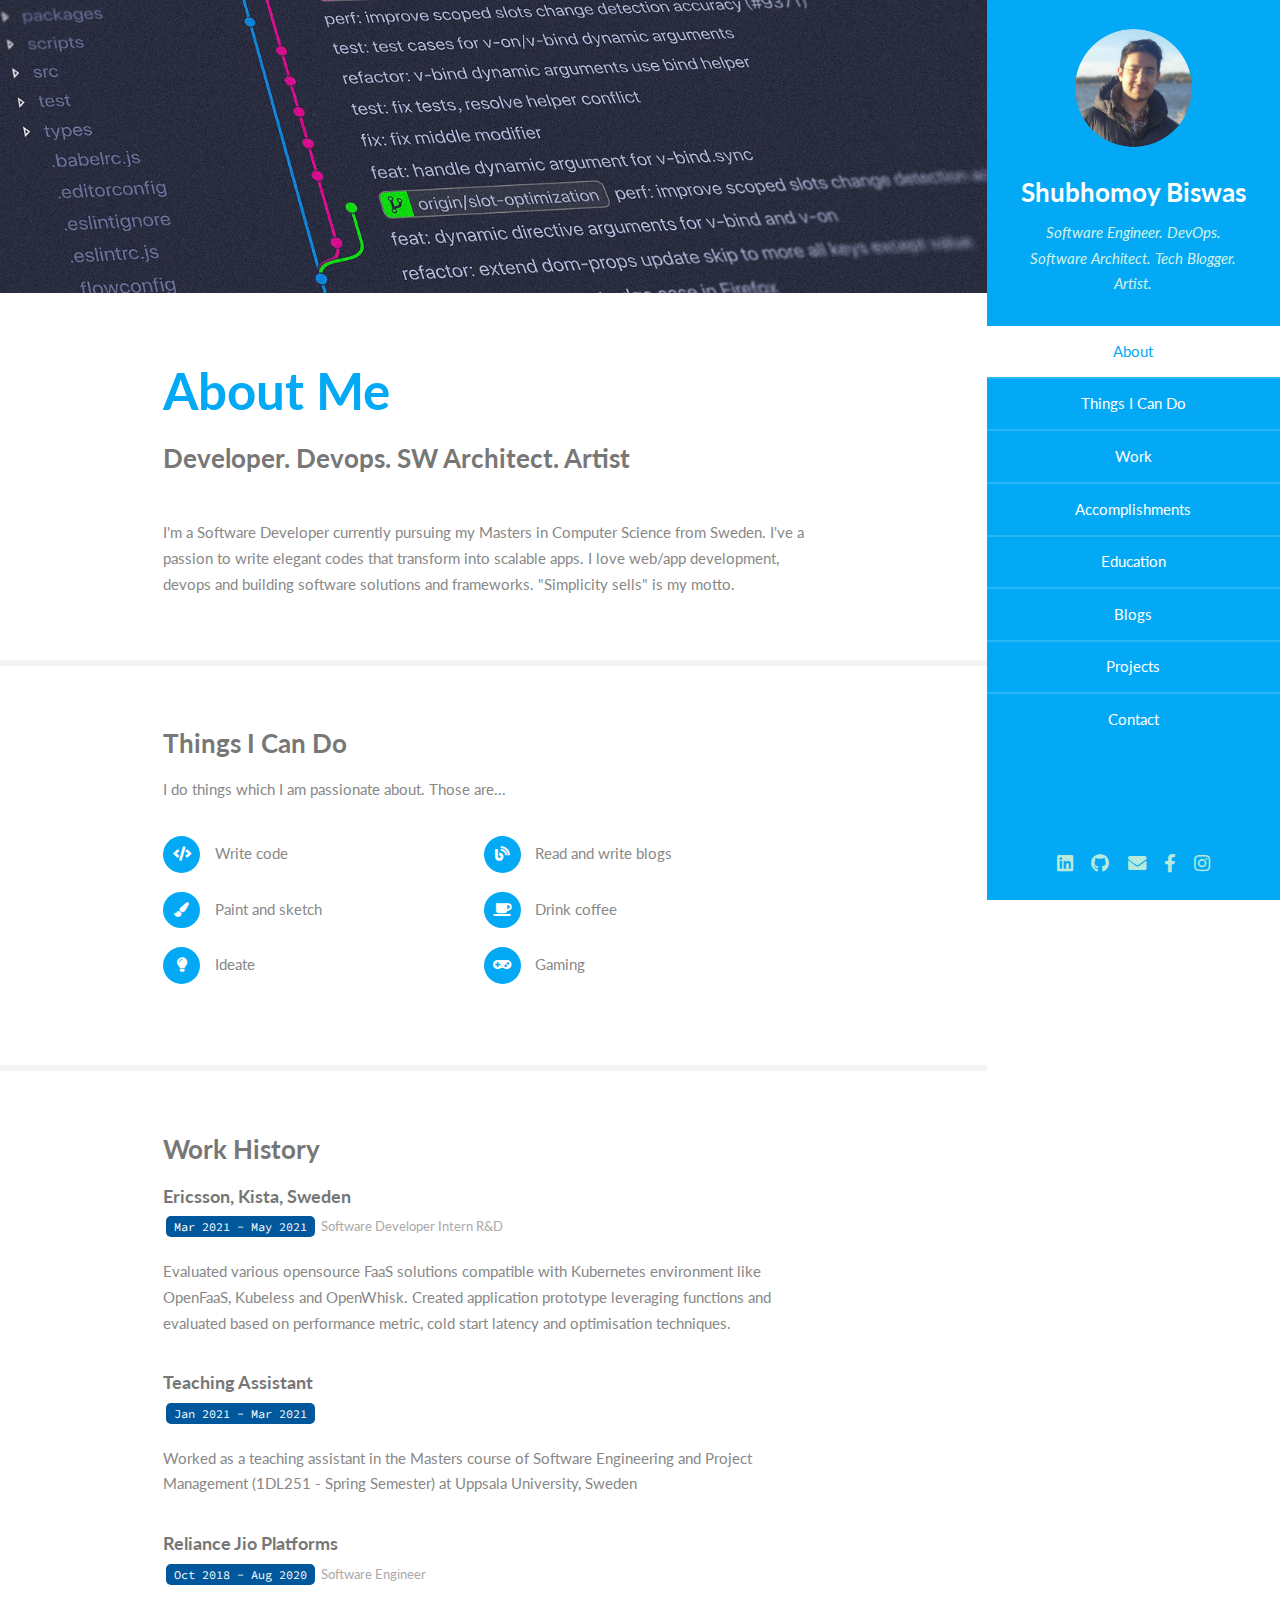
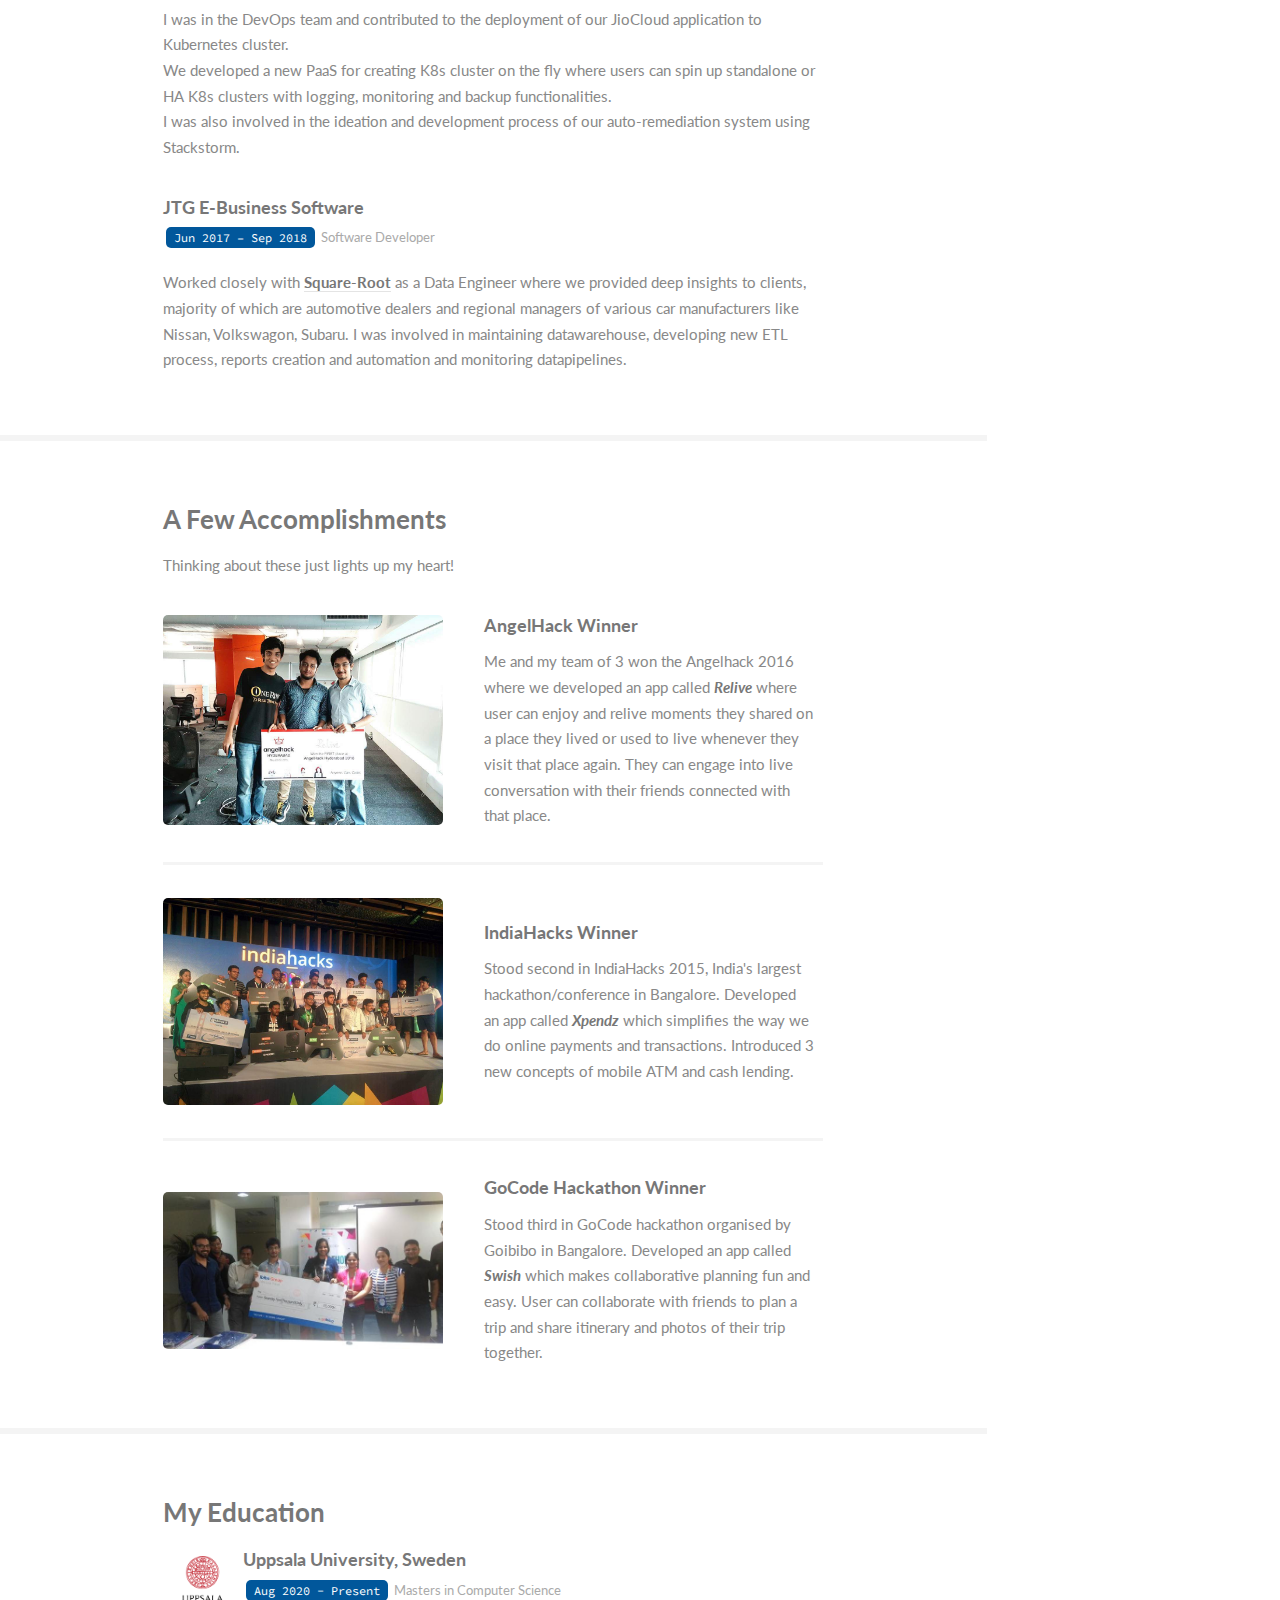
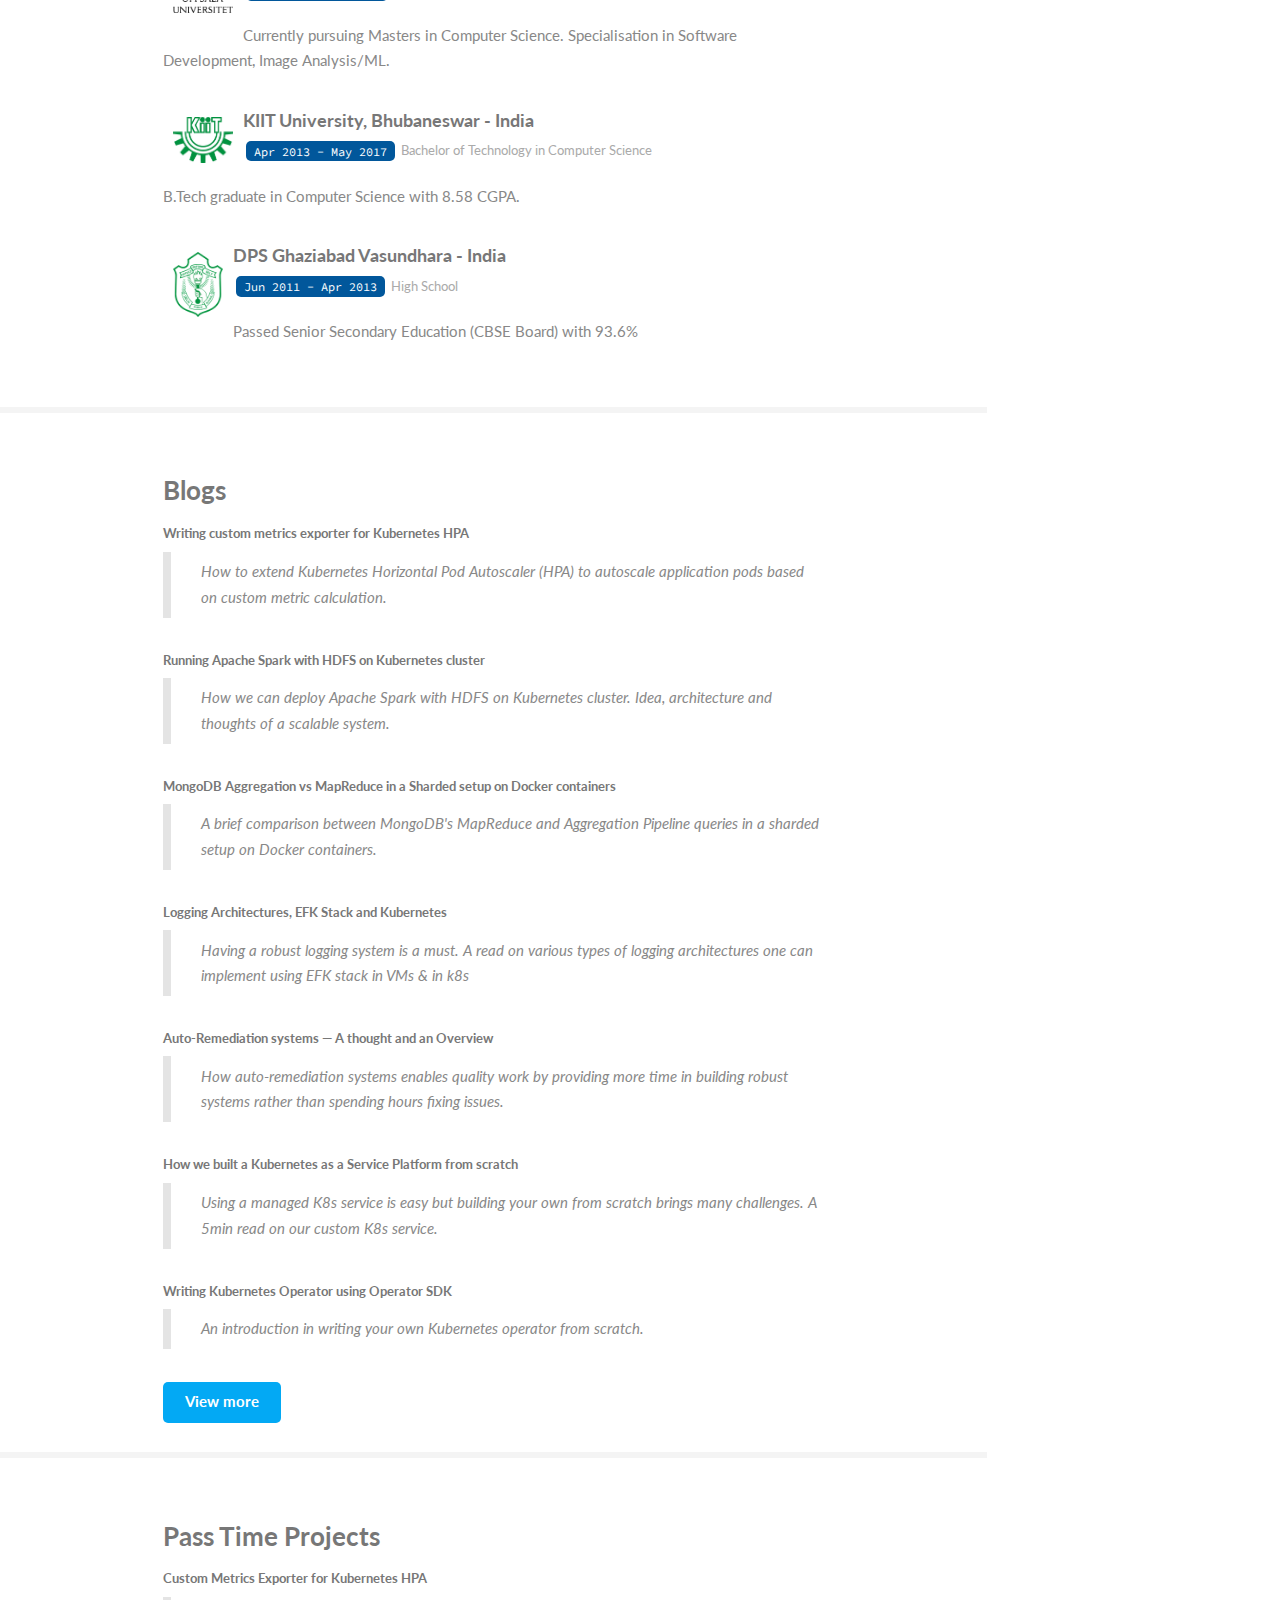
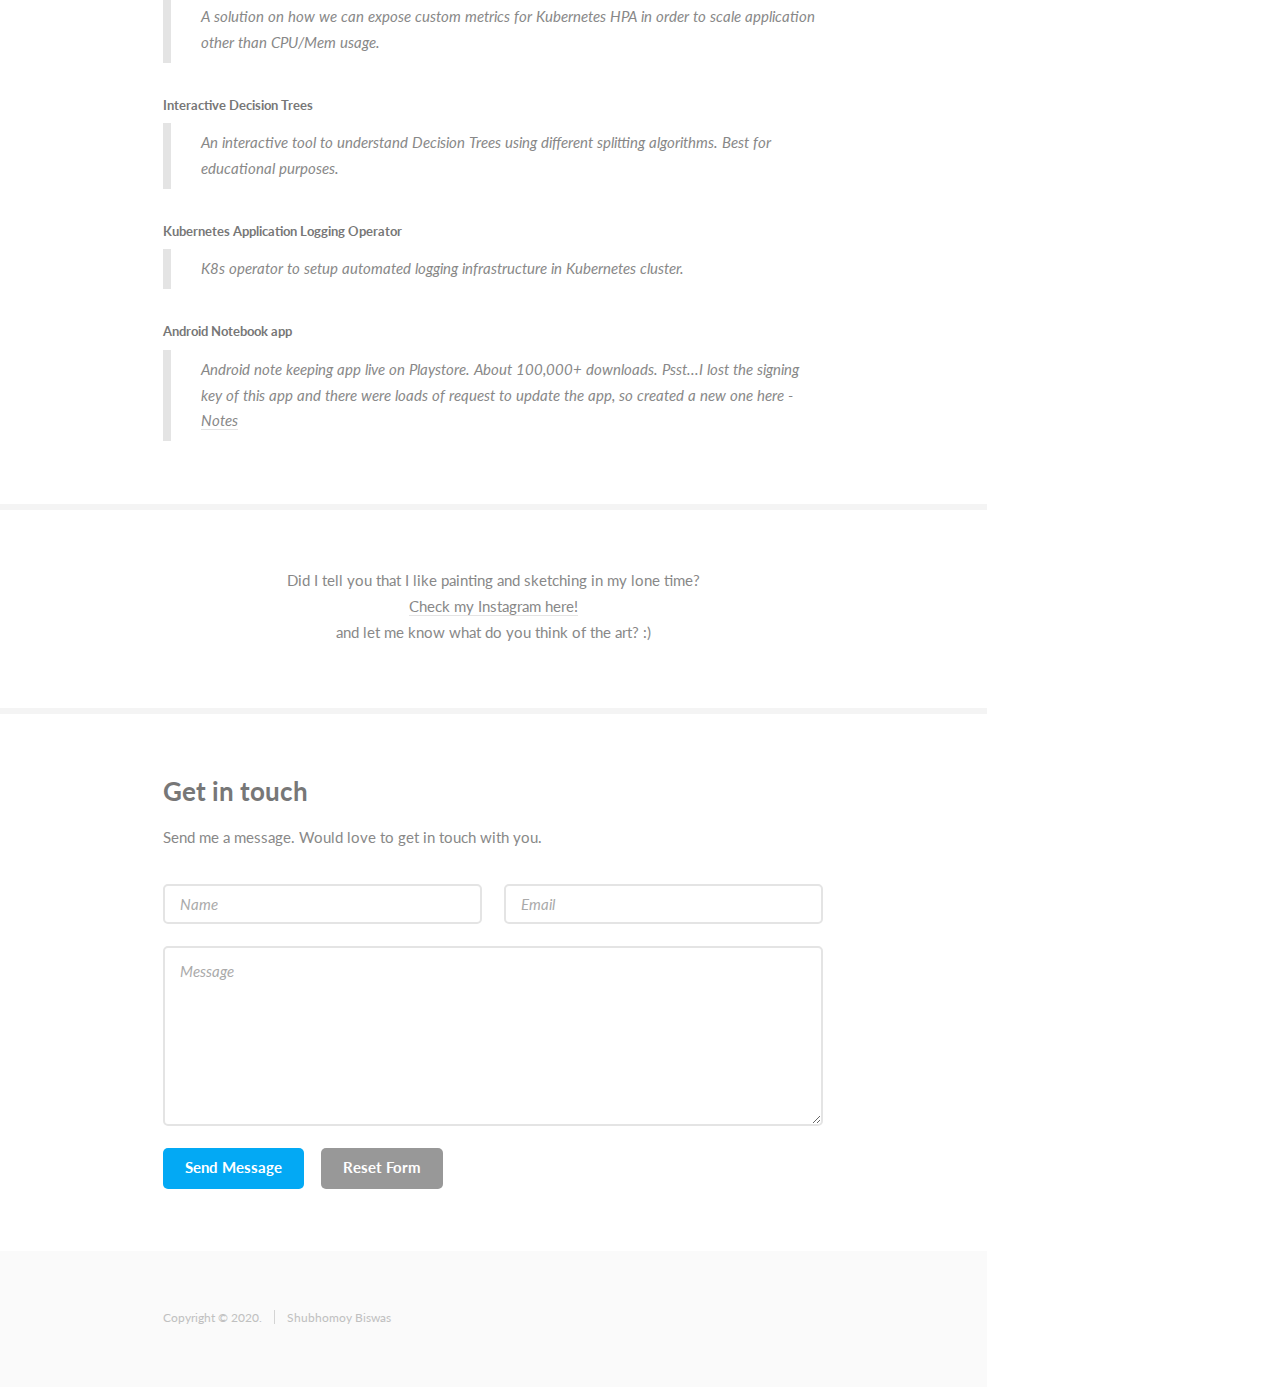
==== index.html @ d091a2d3 "Update index.html" ====
<!DOCTYPE HTML>
<html>
	<head>
		<title>Shubhomoy - Portfolio</title>
		<meta charset="utf-8" />
		<meta name="viewport" content="width=device-width, initial-scale=1, user-scalable=no" />
		<link rel="stylesheet" href="assets/css/main.css" />
	</head>
	<body class="is-preload">

		<!-- Header -->
			<section id="header">
				<header>
					<span class="image avatar"><img src="images/shubhomoy.jpg" alt="" /></span>
					<h1 id="logo"><a href="#">Shubhomoy Biswas</a></h1>
					<p>Software Engineer. DevOps. Software Architect. Tech Blogger. Artist.</p>
				</header>
				<nav id="nav">
					<ul>
						<li><a href="#one" class="active">About</a></li>
						<li><a href="#two">Things I Can Do</a></li>
						<li><a href="#three">Work</a></li>
						<li><a href="#four">Accomplishments</a></li>
						<li><a href="#five">Education</a></li>
						<li><a href="#six">Blogs</a></li>
						<li><a href="#seven">Projects</a></li>
						<li><a href="#eight">Contact</a></li>
					</ul>
				</nav>
				<footer>
					<ul class="icons">
						<li><a href="https://www.linkedin.com/in/shubhomoybiswas/" target="_blank" class="icon brands fa-linkedin"><span class="label">LinkedIn</span></a></li>
						<li><a href="http://github.com/shubhomoy" target="_blank" class="icon brands fa-github"><span class="label">Github</span></a></li>
						<li><a href="mailto:shubhomoy.biswas95@gmail.com" class="icon solid fa-envelope"><span class="label">Email</span></a></li>
						<li><a href="https://www.facebook.com/sbiswas777" target="_blank" class="icon brands fa-facebook-f"><span class="label">Facebook</span></a></li>
						<li><a href="https://www.instagram.com/im.on.cloud/" target="_blank" class="icon brands fa-instagram"><span class="label">Instagram</span></a></li>
						<!-- <li><a href="https://twitter.com/ShubhomoyB" target="_blank" class="icon brands fa-twitter"><span class="label">Twitter</span></a></li> -->
					</ul>
				</footer>
			</section>

		<!-- Wrapper -->
			<div id="wrapper">

				<!-- Main -->
				<div id="main">

					<!-- One -->
					<section id="one">
						<div class="image main" data-position="center">
							<img src="images/banner.jpg" alt="" />
						</div>
						<div class="container">
							<header class="major">
								<h2>About Me</h2>
								<p>Developer. Devops. SW Architect. Artist</p>
							</header>
							<p>I'm a Software Developer currently pursuing my Masters in Computer Science from Sweden. I've a passion to write elegant codes that transform into scalable apps. I love web/app development, devops and building software solutions and frameworks. "Simplicity sells" is my motto.</p>
						</div>
					</section>

					<!-- Two -->
					<section id="two">
						<div class="container">
							<h3>Things I Can Do</h3>
							<p>I do things which I am passionate about. Those are...</p>
							<ul class="feature-icons">
								<li class="icon solid fa-code">Write code</li>
								<li class="icon solid fa-blog">Read and write blogs</li>
								<li class="icon solid fa-paint-brush">Paint and sketch</li>
								<li class="icon solid fa-coffee">Drink coffee</li>
								<li class="icon solid fa-lightbulb">Ideate</li>
								<li class="icon solid fa-gamepad">Gaming</li>
							</ul>
						</div>
					</section>

					<!-- Three -->
					<section id="three">
						<div class="container">
							<h3>Work History</h3>
							<header>
								<h4>Ericsson, Kista, Sweden</h4>
								<p><code>Mar 2021 - May 2021</code> Software Developer Intern R&D</p>
							</header>
							<p>
								Evaluated various opensource FaaS solutions compatible with Kubernetes environment like OpenFaaS, Kubeless and OpenWhisk. Created application prototype leveraging functions and evaluated based on performance metric, cold start latency and optimisation techniques.
							</p>
							
							
							<header>
								<h4>Teaching Assistant</h4>
								<p><code>Jan 2021 - Mar 2021</code></p>
							</header>
							<p>
								Worked as a teaching assistant in the Masters course of Software Engineering and Project Management (1DL251 - Spring Semester) at Uppsala University, Sweden
							</p>
							
							<header>
								<h4>Reliance Jio Platforms</h4>
								<p><code>Oct 2018 - Aug 2020</code> Software Engineer</p>
							</header>
							<p>
								I was in the DevOps team and contributed to the deployment of our JioCloud application to Kubernetes cluster.<br />
								We developed a new PaaS for creating K8s cluster on the fly where users can spin up standalone or HA K8s clusters with logging, monitoring and backup functionalities.<br />
								I was also involved in the ideation and development process of our auto-remediation system using Stackstorm.
							</p>

							<header>
								<h4>JTG E-Business Software</h4>
								<p><code>Jun 2017 – Sep 2018</code> Software Developer</p>
							</header>
							<p>
								Worked closely with <b><a href="https://square-root.com" target="_blank">Square-Root</a></b> as a Data Engineer where we provided deep insights to clients, majority of which are automotive dealers and regional managers of various car manufacturers like Nissan, Volkswagon, Subaru. I was involved in maintaining datawarehouse, developing new ETL process, reports creation and automation and monitoring datapipelines.
							</p>
						</div>
					</section>

					<!-- Four -->
					<section id="four">
						<div class="container">
							<h3>A Few Accomplishments</h3>
							<p>Thinking about these just lights up my heart!</p>
							<div class="features">
								<article>
									<a href="#" class="image"><img src="images/ah.jpg" alt="" /></a>
									<div class="inner">
										<h4>AngelHack Winner</h4>
										<p>Me and my team of 3 won the Angelhack 2016 where we developed an app called <b><i>Relive</i></b> where user can enjoy and relive moments they shared on a place they lived or used to live whenever they visit that place again. They can engage into live conversation with their friends connected with that place.</p>
									</div>
								</article>
								<article>
									<a href="#" class="image"><img src="images/ih.jpg" alt="" /></a>
									<div class="inner">
										<h4>IndiaHacks Winner</h4>
										<p>Stood second in IndiaHacks 2015, India's largest hackathon/conference in Bangalore. Developed an app called <b><i>Xpendz</i></b> which simplifies the way we do online payments and transactions. Introduced 3 new concepts of mobile ATM and cash lending.</p>
									</div>
								</article>
								<article>
									<a href="#" class="image"><img src="images/gc.jpg" alt="" /></a>
									<div class="inner">
										<h4>GoCode Hackathon Winner</h4>
										<p>Stood third in GoCode hackathon organised by Goibibo in Bangalore. Developed an app called <b><i>Swish</i></b> which makes collaborative planning fun and easy. User can collaborate with friends to plan a trip and share itinerary and photos of their trip together.</p>
									</div>
								</article>
							</div>
						</div>
					</section>

					<!-- Five -->
					<section id="five">
						<div class="container">
							<h3>My Education</h3>
							<img src="images/uppsala.png" width="80" style="float: left; padding: 10px;"/>
							<header>
								<h4>Uppsala University, Sweden</h4>
								<p><code>Aug 2020 - Present</code> Masters in Computer Science</p>
							</header>
							<p>
								Currently pursuing Masters in Computer Science. Specialisation in Software Development, Image Analysis/ML.
							</p>

							<img src="images/kiit.jpg" width="80" style="float: left; padding: 10px;"/>
							<header>
								<h4>KIIT University, Bhubaneswar - India</h4>
								<p><code>Apr 2013 - May 2017</code> Bachelor of Technology in Computer Science</p>
							</header>
							<p>
								B.Tech graduate in Computer Science with 8.58 CGPA.
							</p>

							<img src="images/dps.png" width="70" style="float: left; padding: 10px;"/>
							<header>
								<h4>DPS Ghaziabad Vasundhara - India</h4>
								<p><code>Jun 2011 - Apr 2013</code> High School</p>
							</header>
							<p>
								Passed Senior Secondary Education (CBSE Board) with 93.6%
							</p>
						</div>
					</section>

					<!-- Six -->
					<section id="six">
						<div class="container">
							<h3>Blogs</h3>
							<h5><a href="https://faun.pub/writing-custom-metrics-exporter-for-kubernetes-hpa-8a2601a53386" target="_blank">Writing custom metrics exporter for Kubernetes HPA</a></h5>
							<blockquote>How to extend Kubernetes Horizontal Pod Autoscaler (HPA) to autoscale application pods based on custom metric calculation.</blockquote>
							
							<h5><a href="https://medium.com/analytics-vidhya/running-apache-spark-with-hdfs-on-kubernetes-cluster-f98d05ac2f15" target="_blank">Running Apache Spark with HDFS on Kubernetes cluster</a></h5>
							<blockquote>How we can deploy Apache Spark with HDFS on Kubernetes cluster. Idea, architecture and thoughts of a scalable system.</blockquote>

							<h5><a href="https://shubhomoybiswas.medium.com/mongodb-aggregation-vs-mapreduce-in-a-sharded-setup-on-docker-containers-25ed7c489d70" target="_blank">MongoDB Aggregation vs MapReduce in a Sharded setup on Docker containers</a></h5>
							<blockquote>A brief comparison between MongoDB's MapReduce and Aggregation Pipeline queries in a sharded setup on Docker containers.</blockquote>
						
							<h5><a href="https://medium.com/faun/logging-architectures-efk-stack-and-kubernetes-6c3f4d940775" target="_blank">Logging Architectures, EFK Stack and Kubernetes</a></h5>
							<blockquote>Having a robust logging system is a must. A read on various types of logging architectures one can implement using EFK stack in VMs & in k8s</blockquote>

							<h5><a href="https://medium.com/@shubhomoybiswas/auto-remediation-systems-a-thought-and-an-overview-c45876fe307f" target="_blank">Auto-Remediation systems — A thought and an Overview</a></h5>
							<blockquote>How auto-remediation systems enables quality work by providing more time in building robust systems rather than spending hours fixing issues.</blockquote>

							<h5><a href="https://medium.com/faun/how-we-built-a-kubernetes-as-a-service-platform-from-scratch-7d406a3977c4" target="_blank">How we built a Kubernetes as a Service Platform from scratch</a></h5>
							<blockquote>Using a managed K8s service is easy but building your own from scratch brings many challenges. A 5min read on our custom K8s service.</blockquote>

							<h5><a href="https://medium.com/@shubhomoybiswas/writing-kubernetes-operator-using-operator-sdk-c2e7f845163a" target="_blank">Writing Kubernetes Operator using Operator SDK</a></h5>
							<blockquote>An introduction in writing your own Kubernetes operator from scratch.</blockquote>

							
							<input type="button" class="primary" value="View more" onclick="window.open('https://shubhomoybiswas.medium.com');" />
							

						</div>
					</section>

					<!-- Seven -->
					<section id="seven">
						<div class="container">
							<h3>Pass Time Projects</h3>
							<h5><a href="https://github.com/shubhomoy/k8s-custom-metrics-exporter-hpa" target="_blank">Custom Metrics Exporter for Kubernetes HPA</a></h5>
							<blockquote>A solution on how we can expose custom metrics for Kubernetes HPA in order to scale application other than CPU/Mem usage.</blockquote>
							
							<h5><a href="https://shubhomoy.github.io/interactive-tree/" target="_blank">Interactive Decision Trees</a></h5>
							<blockquote>An interactive tool to understand Decision Trees using different splitting algorithms. Best for educational purposes.</blockquote>

							<h5><a href="https://github.com/shubhomoy/loggingoperator" target="_blank">Kubernetes Application Logging Operator</a></h5>
							<blockquote>K8s operator to setup automated logging infrastructure in Kubernetes cluster.</blockquote>
							
							<h5><a href="https://play.google.com/store/apps/details?id=com.bitslate.notebook" target="_blank">Android Notebook app</a></h5>
							<blockquote>Android note keeping app live on Playstore. About 100,000+ downloads. Psst...I lost the signing key of this app and there were loads of request to update the app, so created a new one here - 
								<a href="https://play.google.com/store/apps/details?id=com.bitslate.notes" target="_blank">Notes</a>
							</blockquote>
						</div>
					</section>

					<section id="seven">
						<div class="container">
							<p align="center">
								Did I tell you that I like painting and sketching in my lone time? <br />
								<a href="https://www.instagram.com/im.on.cloud/" target="_blank">Check my Instagram here!</a> <br />
								and let me know what do you think of the art? :)
								<br/>
							</p>
						</div>
					</section>

					<!-- eight -->
					<section id="eight">
						<div class="container">
							<h3>Get in touch</h3>
							<p>Send me a message. Would love to get in touch with you.</p>
							<form method="post" action="https://formspree.io/shubhomoy.biswas95@gmail.com">
								<input type="hidden" name="_subject" value="Contact request from personal website" />
								<div class="row gtr-uniform">
									<div class="col-6 col-12-xsmall"><input type="text" name="name" id="name" placeholder="Name" /></div>
									<div class="col-6 col-12-xsmall"><input type="email" name="_replyto" id="email" placeholder="Email" /></div>
									<div class="col-12"><textarea name="message" id="message" placeholder="Message" rows="6"></textarea></div>
									<div class="col-12">
										<ul class="actions">
											<li><input type="submit" class="primary" value="Send Message" /></li>
											<li><input type="reset" value="Reset Form" /></li>
										</ul>
									</div>
								</div>
							</form>
						</div>
					</section>
				</div>

			<!-- Footer -->
				<section id="footer">
					<div class="container">
						<ul class="copyright">
							<li>Copyright &copy; 2020.</li><li>Shubhomoy Biswas </li>
						</ul>
					</div>
				</section>

			</div>

		<!-- Scripts -->
			<script src="assets/js/jquery.min.js"></script>
			<script src="assets/js/jquery.scrollex.min.js"></script>
			<script src="assets/js/jquery.scrolly.min.js"></script>
			<script src="assets/js/browser.min.js"></script>
			<script src="assets/js/breakpoints.min.js"></script>
			<script src="assets/js/util.js"></script>
			<script src="assets/js/main.js"></script>

	</body>
</html>
---- assets/css/main.css ----
@import url("fontawesome-all.min.css");
@import url("https://fonts.googleapis.com/css?family=Lato:400,400italic,700,700italic|Source+Code+Pro:400");


html, body, div, span, applet, object,
iframe, h1, h2, h3, h4, h5, h6, p, blockquote,
pre, a, abbr, acronym, address, big, cite,
code, del, dfn, em, img, ins, kbd, q, s, samp,
small, strike, strong, sub, sup, tt, var, b,
u, i, center, dl, dt, dd, ol, ul, li, fieldset,
form, label, legend, table, caption, tbody,
tfoot, thead, tr, th, td, article, aside,
canvas, details, embed, figure, figcaption,
footer, header, hgroup, menu, nav, output, ruby,
section, summary, time, mark, audio, video {
	margin: 0;
	padding: 0;
	border: 0;
	font-size: 100%;
	font: inherit;
	vertical-align: baseline;}

article, aside, details, figcaption, figure,
footer, header, hgroup, menu, nav, section {
	display: block;}

body {
	line-height: 1;
}

ol, ul {
	list-style: none;
}

blockquote, q {
	quotes: none;
}

	blockquote:before, blockquote:after, q:before, q:after {
		content: '';
		content: none;
	}

table {
	border-collapse: collapse;
	border-spacing: 0;
}

body {
	-webkit-text-size-adjust: none;
}

mark {
	background-color: transparent;
	color: inherit;
}

input::-moz-focus-inner {
	border: 0;
	padding: 0;
}

input, select, textarea {
	-moz-appearance: none;
	-webkit-appearance: none;
	-ms-appearance: none;
	appearance: none;
}

/* Basic */

	html {
		box-sizing: border-box;
	}

	*, *:before, *:after {
		box-sizing: inherit;
	}

	body {
		background: #fff;
	}

		body.is-preload *, body.is-preload *:before, body.is-preload *:after {
			-moz-animation: none !important;
			-webkit-animation: none !important;
			-ms-animation: none !important;
			animation: none !important;
			-moz-transition: none !important;
			-webkit-transition: none !important;
			-ms-transition: none !important;
			transition: none !important;
		}

	body, input, select, textarea {
		color: #888;
		font-family: "Lato", sans-serif;
		font-size: 16pt;
		font-weight: 400;
		line-height: 1.75em;
	}

	a {
		-moz-transition: color 0.2s ease-in-out, border-color 0.2s ease-in-out;
		-webkit-transition: color 0.2s ease-in-out, border-color 0.2s ease-in-out;
		-ms-transition: color 0.2s ease-in-out, border-color 0.2s ease-in-out;
		transition: color 0.2s ease-in-out, border-color 0.2s ease-in-out;
		border-bottom: solid 1px #e4e4e4;
		color: inherit;
		text-decoration: none;
	}

		a:hover {
			border-bottom-color: transparent;
			color: #03a9f4 !important;
		}

	strong, b {
		color: #777;
		font-weight: 700;
	}

	em, i {
		font-style: italic;
	}

	p {
		margin: 0 0 2.25em 0;
	}

	h1, h2, h3, h4, h5, h6 {
		color: #777;
		font-weight: 700;
		line-height: 1em;
		margin: 0 0 0.5625em 0;
	}

		h1 a, h2 a, h3 a, h4 a, h5 a, h6 a {
			border: 0;
			color: inherit;
			text-decoration: none;
		}

	h2 {
		font-size: 2em;
		line-height: 1.5em;
	}

	h3 {
		font-size: 1.75em;
		line-height: 1.5em;
	}

	h4 {
		font-size: 1.25em;
		line-height: 1.5em;
	}

	h5 {
		font-size: 0.9em;
		line-height: 1.5em;
	}

	h6 {
		font-size: 0.7em;
		line-height: 1.5em;
	}

	sub {
		font-size: 0.8em;
		position: relative;
		top: 0.5em;
	}

	sup {
		font-size: 0.8em;
		position: relative;
		top: -0.5em;
	}

	hr {
		border: 0;
		border-bottom: solid 2px #f4f4f4;
		margin: 2.25em 0;
	}

		hr.major {
			margin: 3.375em 0;
		}

	blockquote {
		border-left: solid 8px #e4e4e4;
		font-style: italic;
		margin: 0 0 2.25em 0;
		padding: 0.5em 0 0.5em 2em;
	}

	code {
		/* background: #555; */
		background: #01579b;
		border-radius: 5px;
		color: #fff;
		font-family: "Source Code Pro", monospace;
		font-size: 0.9em;
		margin: 0 0.25em;
		padding: 0.25em 0.65em;
	}

	pre {
		font-family: "Source Code Pro", monospace;
		font-size: 0.9em;
		margin: 0 0 2.25em 0;
	}

		pre code {
			-webkit-overflow-scrolling: touch;
			display: block;
			line-height: 1.5em;
			overflow-x: auto;
			padding: 1em 1.5em;
		}

	.align-left {
		text-align: left;
	}

	.align-center {
		text-align: center;
	}

	.align-right {
		text-align: right;
	}

/* Row */

	.row {
		display: flex;
		flex-wrap: wrap;
		box-sizing: border-box;
		align-items: stretch;
	}

		.row > * {
			box-sizing: border-box;
		}

		.row.gtr-uniform > * > :last-child {
			margin-bottom: 0;
		}

		.row.aln-left {
			justify-content: flex-start;
		}

		.row.aln-center {
			justify-content: center;
		}

		.row.aln-right {
			justify-content: flex-end;
		}

		.row.aln-top {
			align-items: flex-start;
		}

		.row.aln-middle {
			align-items: center;
		}

		.row.aln-bottom {
			align-items: flex-end;
		}

		.row > .imp {
			order: -1;
		}

		.row > .col-1 {
			width: 8.33333%;
		}

		.row > .off-1 {
			margin-left: 8.33333%;
		}

		.row > .col-2 {
			width: 16.66667%;
		}

		.row > .off-2 {
			margin-left: 16.66667%;
		}

		.row > .col-3 {
			width: 25%;
		}

		.row > .off-3 {
			margin-left: 25%;
		}

		.row > .col-4 {
			width: 33.33333%;
		}

		.row > .off-4 {
			margin-left: 33.33333%;
		}

		.row > .col-5 {
			width: 41.66667%;
		}

		.row > .off-5 {
			margin-left: 41.66667%;
		}

		.row > .col-6 {
			width: 50%;
		}

		.row > .off-6 {
			margin-left: 50%;
		}

		.row > .col-7 {
			width: 58.33333%;
		}

		.row > .off-7 {
			margin-left: 58.33333%;
		}

		.row > .col-8 {
			width: 66.66667%;
		}

		.row > .off-8 {
			margin-left: 66.66667%;
		}

		.row > .col-9 {
			width: 75%;
		}

		.row > .off-9 {
			margin-left: 75%;
		}

		.row > .col-10 {
			width: 83.33333%;
		}

		.row > .off-10 {
			margin-left: 83.33333%;
		}

		.row > .col-11 {
			width: 91.66667%;
		}

		.row > .off-11 {
			margin-left: 91.66667%;
		}

		.row > .col-12 {
			width: 100%;
		}

		.row > .off-12 {
			margin-left: 100%;
		}

		.row.gtr-0 {
			margin-top: 0;
			margin-left: 0em;
		}

			.row.gtr-0 > * {
				padding: 0 0 0 0em;
			}

			.row.gtr-0.gtr-uniform {
				margin-top: 0em;
			}

				.row.gtr-0.gtr-uniform > * {
					padding-top: 0em;
				}

		.row.gtr-25 {
			margin-top: 0;
			margin-left: -0.5em;
		}

			.row.gtr-25 > * {
				padding: 0 0 0 0.5em;
			}

			.row.gtr-25.gtr-uniform {
				margin-top: -0.5em;
			}

				.row.gtr-25.gtr-uniform > * {
					padding-top: 0.5em;
				}

		.row.gtr-50 {
			margin-top: 0;
			margin-left: -1em;
		}

			.row.gtr-50 > * {
				padding: 0 0 0 1em;
			}

			.row.gtr-50.gtr-uniform {
				margin-top: -1em;
			}

				.row.gtr-50.gtr-uniform > * {
					padding-top: 1em;
				}

		.row {
			margin-top: 0;
			margin-left: -2em;
		}

			.row > * {
				padding: 0 0 0 2em;
			}

			.row.gtr-uniform {
				margin-top: -2em;
			}

				.row.gtr-uniform > * {
					padding-top: 2em;
				}

		.row.gtr-150 {
			margin-top: 0;
			margin-left: -3em;
		}

			.row.gtr-150 > * {
				padding: 0 0 0 3em;
			}

			.row.gtr-150.gtr-uniform {
				margin-top: -3em;
			}

				.row.gtr-150.gtr-uniform > * {
					padding-top: 3em;
				}

		.row.gtr-200 {
			margin-top: 0;
			margin-left: -4em;
		}

			.row.gtr-200 > * {
				padding: 0 0 0 4em;
			}

			.row.gtr-200.gtr-uniform {
				margin-top: -4em;
			}

				.row.gtr-200.gtr-uniform > * {
					padding-top: 4em;
				}

		@media screen and (max-width: 1680px) {

			.row {
				display: flex;
				flex-wrap: wrap;
				box-sizing: border-box;
				align-items: stretch;
			}

				.row > * {
					box-sizing: border-box;
				}

				.row.gtr-uniform > * > :last-child {
					margin-bottom: 0;
				}

				.row.aln-left {
					justify-content: flex-start;
				}

				.row.aln-center {
					justify-content: center;
				}

				.row.aln-right {
					justify-content: flex-end;
				}

				.row.aln-top {
					align-items: flex-start;
				}

				.row.aln-middle {
					align-items: center;
				}

				.row.aln-bottom {
					align-items: flex-end;
				}

				.row > .imp-xlarge {
					order: -1;
				}

				.row > .col-1-xlarge {
					width: 8.33333%;
				}

				.row > .off-1-xlarge {
					margin-left: 8.33333%;
				}

				.row > .col-2-xlarge {
					width: 16.66667%;
				}

				.row > .off-2-xlarge {
					margin-left: 16.66667%;
				}

				.row > .col-3-xlarge {
					width: 25%;
				}

				.row > .off-3-xlarge {
					margin-left: 25%;
				}

				.row > .col-4-xlarge {
					width: 33.33333%;
				}

				.row > .off-4-xlarge {
					margin-left: 33.33333%;
				}

				.row > .col-5-xlarge {
					width: 41.66667%;
				}

				.row > .off-5-xlarge {
					margin-left: 41.66667%;
				}

				.row > .col-6-xlarge {
					width: 50%;
				}

				.row > .off-6-xlarge {
					margin-left: 50%;
				}

				.row > .col-7-xlarge {
					width: 58.33333%;
				}

				.row > .off-7-xlarge {
					margin-left: 58.33333%;
				}

				.row > .col-8-xlarge {
					width: 66.66667%;
				}

				.row > .off-8-xlarge {
					margin-left: 66.66667%;
				}

				.row > .col-9-xlarge {
					width: 75%;
				}

				.row > .off-9-xlarge {
					margin-left: 75%;
				}

				.row > .col-10-xlarge {
					width: 83.33333%;
				}

				.row > .off-10-xlarge {
					margin-left: 83.33333%;
				}

				.row > .col-11-xlarge {
					width: 91.66667%;
				}

				.row > .off-11-xlarge {
					margin-left: 91.66667%;
				}

				.row > .col-12-xlarge {
					width: 100%;
				}

				.row > .off-12-xlarge {
					margin-left: 100%;
				}

				.row.gtr-0 {
					margin-top: 0;
					margin-left: 0em;
				}

					.row.gtr-0 > * {
						padding: 0 0 0 0em;
					}

					.row.gtr-0.gtr-uniform {
						margin-top: 0em;
					}

						.row.gtr-0.gtr-uniform > * {
							padding-top: 0em;
						}

				.row.gtr-25 {
					margin-top: 0;
					margin-left: -0.5em;
				}

					.row.gtr-25 > * {
						padding: 0 0 0 0.5em;
					}

					.row.gtr-25.gtr-uniform {
						margin-top: -0.5em;
					}

						.row.gtr-25.gtr-uniform > * {
							padding-top: 0.5em;
						}

				.row.gtr-50 {
					margin-top: 0;
					margin-left: -1em;
				}

					.row.gtr-50 > * {
						padding: 0 0 0 1em;
					}

					.row.gtr-50.gtr-uniform {
						margin-top: -1em;
					}

						.row.gtr-50.gtr-uniform > * {
							padding-top: 1em;
						}

				.row {
					margin-top: 0;
					margin-left: -2em;
				}

					.row > * {
						padding: 0 0 0 2em;
					}

					.row.gtr-uniform {
						margin-top: -2em;
					}

						.row.gtr-uniform > * {
							padding-top: 2em;
						}

				.row.gtr-150 {
					margin-top: 0;
					margin-left: -3em;
				}

					.row.gtr-150 > * {
						padding: 0 0 0 3em;
					}

					.row.gtr-150.gtr-uniform {
						margin-top: -3em;
					}

						.row.gtr-150.gtr-uniform > * {
							padding-top: 3em;
						}

				.row.gtr-200 {
					margin-top: 0;
					margin-left: -4em;
				}

					.row.gtr-200 > * {
						padding: 0 0 0 4em;
					}

					.row.gtr-200.gtr-uniform {
						margin-top: -4em;
					}

						.row.gtr-200.gtr-uniform > * {
							padding-top: 4em;
						}

		}

		@media screen and (max-width: 1280px) {

			.row {
				display: flex;
				flex-wrap: wrap;
				box-sizing: border-box;
				align-items: stretch;
			}

				.row > * {
					box-sizing: border-box;
				}

				.row.gtr-uniform > * > :last-child {
					margin-bottom: 0;
				}

				.row.aln-left {
					justify-content: flex-start;
				}

				.row.aln-center {
					justify-content: center;
				}

				.row.aln-right {
					justify-content: flex-end;
				}

				.row.aln-top {
					align-items: flex-start;
				}

				.row.aln-middle {
					align-items: center;
				}

				.row.aln-bottom {
					align-items: flex-end;
				}

				.row > .imp-large {
					order: -1;
				}

				.row > .col-1-large {
					width: 8.33333%;
				}

				.row > .off-1-large {
					margin-left: 8.33333%;
				}

				.row > .col-2-large {
					width: 16.66667%;
				}

				.row > .off-2-large {
					margin-left: 16.66667%;
				}

				.row > .col-3-large {
					width: 25%;
				}

				.row > .off-3-large {
					margin-left: 25%;
				}

				.row > .col-4-large {
					width: 33.33333%;
				}

				.row > .off-4-large {
					margin-left: 33.33333%;
				}

				.row > .col-5-large {
					width: 41.66667%;
				}

				.row > .off-5-large {
					margin-left: 41.66667%;
				}

				.row > .col-6-large {
					width: 50%;
				}

				.row > .off-6-large {
					margin-left: 50%;
				}

				.row > .col-7-large {
					width: 58.33333%;
				}

				.row > .off-7-large {
					margin-left: 58.33333%;
				}

				.row > .col-8-large {
					width: 66.66667%;
				}

				.row > .off-8-large {
					margin-left: 66.66667%;
				}

				.row > .col-9-large {
					width: 75%;
				}

				.row > .off-9-large {
					margin-left: 75%;
				}

				.row > .col-10-large {
					width: 83.33333%;
				}

				.row > .off-10-large {
					margin-left: 83.33333%;
				}

				.row > .col-11-large {
					width: 91.66667%;
				}

				.row > .off-11-large {
					margin-left: 91.66667%;
				}

				.row > .col-12-large {
					width: 100%;
				}

				.row > .off-12-large {
					margin-left: 100%;
				}

				.row.gtr-0 {
					margin-top: 0;
					margin-left: 0em;
				}

					.row.gtr-0 > * {
						padding: 0 0 0 0em;
					}

					.row.gtr-0.gtr-uniform {
						margin-top: 0em;
					}

						.row.gtr-0.gtr-uniform > * {
							padding-top: 0em;
						}

				.row.gtr-25 {
					margin-top: 0;
					margin-left: -0.375em;
				}

					.row.gtr-25 > * {
						padding: 0 0 0 0.375em;
					}

					.row.gtr-25.gtr-uniform {
						margin-top: -0.375em;
					}

						.row.gtr-25.gtr-uniform > * {
							padding-top: 0.375em;
						}

				.row.gtr-50 {
					margin-top: 0;
					margin-left: -0.75em;
				}

					.row.gtr-50 > * {
						padding: 0 0 0 0.75em;
					}

					.row.gtr-50.gtr-uniform {
						margin-top: -0.75em;
					}

						.row.gtr-50.gtr-uniform > * {
							padding-top: 0.75em;
						}

				.row {
					margin-top: 0;
					margin-left: -1.5em;
				}

					.row > * {
						padding: 0 0 0 1.5em;
					}

					.row.gtr-uniform {
						margin-top: -1.5em;
					}

						.row.gtr-uniform > * {
							padding-top: 1.5em;
						}

				.row.gtr-150 {
					margin-top: 0;
					margin-left: -2.25em;
				}

					.row.gtr-150 > * {
						padding: 0 0 0 2.25em;
					}

					.row.gtr-150.gtr-uniform {
						margin-top: -2.25em;
					}

						.row.gtr-150.gtr-uniform > * {
							padding-top: 2.25em;
						}

				.row.gtr-200 {
					margin-top: 0;
					margin-left: -3em;
				}

					.row.gtr-200 > * {
						padding: 0 0 0 3em;
					}

					.row.gtr-200.gtr-uniform {
						margin-top: -3em;
					}

						.row.gtr-200.gtr-uniform > * {
							padding-top: 3em;
						}

		}

		@media screen and (max-width: 1024px) {

			.row {
				display: flex;
				flex-wrap: wrap;
				box-sizing: border-box;
				align-items: stretch;
			}

				.row > * {
					box-sizing: border-box;
				}

				.row.gtr-uniform > * > :last-child {
					margin-bottom: 0;
				}

				.row.aln-left {
					justify-content: flex-start;
				}

				.row.aln-center {
					justify-content: center;
				}

				.row.aln-right {
					justify-content: flex-end;
				}

				.row.aln-top {
					align-items: flex-start;
				}

				.row.aln-middle {
					align-items: center;
				}

				.row.aln-bottom {
					align-items: flex-end;
				}

				.row > .imp-medium {
					order: -1;
				}

				.row > .col-1-medium {
					width: 8.33333%;
				}

				.row > .off-1-medium {
					margin-left: 8.33333%;
				}

				.row > .col-2-medium {
					width: 16.66667%;
				}

				.row > .off-2-medium {
					margin-left: 16.66667%;
				}

				.row > .col-3-medium {
					width: 25%;
				}

				.row > .off-3-medium {
					margin-left: 25%;
				}

				.row > .col-4-medium {
					width: 33.33333%;
				}

				.row > .off-4-medium {
					margin-left: 33.33333%;
				}

				.row > .col-5-medium {
					width: 41.66667%;
				}

				.row > .off-5-medium {
					margin-left: 41.66667%;
				}

				.row > .col-6-medium {
					width: 50%;
				}

				.row > .off-6-medium {
					margin-left: 50%;
				}

				.row > .col-7-medium {
					width: 58.33333%;
				}

				.row > .off-7-medium {
					margin-left: 58.33333%;
				}

				.row > .col-8-medium {
					width: 66.66667%;
				}

				.row > .off-8-medium {
					margin-left: 66.66667%;
				}

				.row > .col-9-medium {
					width: 75%;
				}

				.row > .off-9-medium {
					margin-left: 75%;
				}

				.row > .col-10-medium {
					width: 83.33333%;
				}

				.row > .off-10-medium {
					margin-left: 83.33333%;
				}

				.row > .col-11-medium {
					width: 91.66667%;
				}

				.row > .off-11-medium {
					margin-left: 91.66667%;
				}

				.row > .col-12-medium {
					width: 100%;
				}

				.row > .off-12-medium {
					margin-left: 100%;
				}

				.row.gtr-0 {
					margin-top: 0;
					margin-left: 0em;
				}

					.row.gtr-0 > * {
						padding: 0 0 0 0em;
					}

					.row.gtr-0.gtr-uniform {
						margin-top: 0em;
					}

						.row.gtr-0.gtr-uniform > * {
							padding-top: 0em;
						}

				.row.gtr-25 {
					margin-top: 0;
					margin-left: -0.375em;
				}

					.row.gtr-25 > * {
						padding: 0 0 0 0.375em;
					}

					.row.gtr-25.gtr-uniform {
						margin-top: -0.375em;
					}

						.row.gtr-25.gtr-uniform > * {
							padding-top: 0.375em;
						}

				.row.gtr-50 {
					margin-top: 0;
					margin-left: -0.75em;
				}

					.row.gtr-50 > * {
						padding: 0 0 0 0.75em;
					}

					.row.gtr-50.gtr-uniform {
						margin-top: -0.75em;
					}

						.row.gtr-50.gtr-uniform > * {
							padding-top: 0.75em;
						}

				.row {
					margin-top: 0;
					margin-left: -1.5em;
				}

					.row > * {
						padding: 0 0 0 1.5em;
					}

					.row.gtr-uniform {
						margin-top: -1.5em;
					}

						.row.gtr-uniform > * {
							padding-top: 1.5em;
						}

				.row.gtr-150 {
					margin-top: 0;
					margin-left: -2.25em;
				}

					.row.gtr-150 > * {
						padding: 0 0 0 2.25em;
					}

					.row.gtr-150.gtr-uniform {
						margin-top: -2.25em;
					}

						.row.gtr-150.gtr-uniform > * {
							padding-top: 2.25em;
						}

				.row.gtr-200 {
					margin-top: 0;
					margin-left: -3em;
				}

					.row.gtr-200 > * {
						padding: 0 0 0 3em;
					}

					.row.gtr-200.gtr-uniform {
						margin-top: -3em;
					}

						.row.gtr-200.gtr-uniform > * {
							padding-top: 3em;
						}

		}

		@media screen and (max-width: 736px) {

			.row {
				display: flex;
				flex-wrap: wrap;
				box-sizing: border-box;
				align-items: stretch;
			}

				.row > * {
					box-sizing: border-box;
				}

				.row.gtr-uniform > * > :last-child {
					margin-bottom: 0;
				}

				.row.aln-left {
					justify-content: flex-start;
				}

				.row.aln-center {
					justify-content: center;
				}

				.row.aln-right {
					justify-content: flex-end;
				}

				.row.aln-top {
					align-items: flex-start;
				}

				.row.aln-middle {
					align-items: center;
				}

				.row.aln-bottom {
					align-items: flex-end;
				}

				.row > .imp-small {
					order: -1;
				}

				.row > .col-1-small {
					width: 8.33333%;
				}

				.row > .off-1-small {
					margin-left: 8.33333%;
				}

				.row > .col-2-small {
					width: 16.66667%;
				}

				.row > .off-2-small {
					margin-left: 16.66667%;
				}

				.row > .col-3-small {
					width: 25%;
				}

				.row > .off-3-small {
					margin-left: 25%;
				}

				.row > .col-4-small {
					width: 33.33333%;
				}

				.row > .off-4-small {
					margin-left: 33.33333%;
				}

				.row > .col-5-small {
					width: 41.66667%;
				}

				.row > .off-5-small {
					margin-left: 41.66667%;
				}

				.row > .col-6-small {
					width: 50%;
				}

				.row > .off-6-small {
					margin-left: 50%;
				}

				.row > .col-7-small {
					width: 58.33333%;
				}

				.row > .off-7-small {
					margin-left: 58.33333%;
				}

				.row > .col-8-small {
					width: 66.66667%;
				}

				.row > .off-8-small {
					margin-left: 66.66667%;
				}

				.row > .col-9-small {
					width: 75%;
				}

				.row > .off-9-small {
					margin-left: 75%;
				}

				.row > .col-10-small {
					width: 83.33333%;
				}

				.row > .off-10-small {
					margin-left: 83.33333%;
				}

				.row > .col-11-small {
					width: 91.66667%;
				}

				.row > .off-11-small {
					margin-left: 91.66667%;
				}

				.row > .col-12-small {
					width: 100%;
				}

				.row > .off-12-small {
					margin-left: 100%;
				}

				.row.gtr-0 {
					margin-top: 0;
					margin-left: 0em;
				}

					.row.gtr-0 > * {
						padding: 0 0 0 0em;
					}

					.row.gtr-0.gtr-uniform {
						margin-top: 0em;
					}

						.row.gtr-0.gtr-uniform > * {
							padding-top: 0em;
						}

				.row.gtr-25 {
					margin-top: 0;
					margin-left: -0.3125em;
				}

					.row.gtr-25 > * {
						padding: 0 0 0 0.3125em;
					}

					.row.gtr-25.gtr-uniform {
						margin-top: -0.3125em;
					}

						.row.gtr-25.gtr-uniform > * {
							padding-top: 0.3125em;
						}

				.row.gtr-50 {
					margin-top: 0;
					margin-left: -0.625em;
				}

					.row.gtr-50 > * {
						padding: 0 0 0 0.625em;
					}

					.row.gtr-50.gtr-uniform {
						margin-top: -0.625em;
					}

						.row.gtr-50.gtr-uniform > * {
							padding-top: 0.625em;
						}

				.row {
					margin-top: 0;
					margin-left: -1.25em;
				}

					.row > * {
						padding: 0 0 0 1.25em;
					}

					.row.gtr-uniform {
						margin-top: -1.25em;
					}

						.row.gtr-uniform > * {
							padding-top: 1.25em;
						}

				.row.gtr-150 {
					margin-top: 0;
					margin-left: -1.875em;
				}

					.row.gtr-150 > * {
						padding: 0 0 0 1.875em;
					}

					.row.gtr-150.gtr-uniform {
						margin-top: -1.875em;
					}

						.row.gtr-150.gtr-uniform > * {
							padding-top: 1.875em;
						}

				.row.gtr-200 {
					margin-top: 0;
					margin-left: -2.5em;
				}

					.row.gtr-200 > * {
						padding: 0 0 0 2.5em;
					}

					.row.gtr-200.gtr-uniform {
						margin-top: -2.5em;
					}

						.row.gtr-200.gtr-uniform > * {
							padding-top: 2.5em;
						}

		}

		@media screen and (max-width: 480px) {

			.row {
				display: flex;
				flex-wrap: wrap;
				box-sizing: border-box;
				align-items: stretch;
			}

				.row > * {
					box-sizing: border-box;
				}

				.row.gtr-uniform > * > :last-child {
					margin-bottom: 0;
				}

				.row.aln-left {
					justify-content: flex-start;
				}

				.row.aln-center {
					justify-content: center;
				}

				.row.aln-right {
					justify-content: flex-end;
				}

				.row.aln-top {
					align-items: flex-start;
				}

				.row.aln-middle {
					align-items: center;
				}

				.row.aln-bottom {
					align-items: flex-end;
				}

				.row > .imp-xsmall {
					order: -1;
				}

				.row > .col-1-xsmall {
					width: 8.33333%;
				}

				.row > .off-1-xsmall {
					margin-left: 8.33333%;
				}

				.row > .col-2-xsmall {
					width: 16.66667%;
				}

				.row > .off-2-xsmall {
					margin-left: 16.66667%;
				}

				.row > .col-3-xsmall {
					width: 25%;
				}

				.row > .off-3-xsmall {
					margin-left: 25%;
				}

				.row > .col-4-xsmall {
					width: 33.33333%;
				}

				.row > .off-4-xsmall {
					margin-left: 33.33333%;
				}

				.row > .col-5-xsmall {
					width: 41.66667%;
				}

				.row > .off-5-xsmall {
					margin-left: 41.66667%;
				}

				.row > .col-6-xsmall {
					width: 50%;
				}

				.row > .off-6-xsmall {
					margin-left: 50%;
				}

				.row > .col-7-xsmall {
					width: 58.33333%;
				}

				.row > .off-7-xsmall {
					margin-left: 58.33333%;
				}

				.row > .col-8-xsmall {
					width: 66.66667%;
				}

				.row > .off-8-xsmall {
					margin-left: 66.66667%;
				}

				.row > .col-9-xsmall {
					width: 75%;
				}

				.row > .off-9-xsmall {
					margin-left: 75%;
				}

				.row > .col-10-xsmall {
					width: 83.33333%;
				}

				.row > .off-10-xsmall {
					margin-left: 83.33333%;
				}

				.row > .col-11-xsmall {
					width: 91.66667%;
				}

				.row > .off-11-xsmall {
					margin-left: 91.66667%;
				}

				.row > .col-12-xsmall {
					width: 100%;
				}

				.row > .off-12-xsmall {
					margin-left: 100%;
				}

				.row.gtr-0 {
					margin-top: 0;
					margin-left: 0em;
				}

					.row.gtr-0 > * {
						padding: 0 0 0 0em;
					}

					.row.gtr-0.gtr-uniform {
						margin-top: 0em;
					}

						.row.gtr-0.gtr-uniform > * {
							padding-top: 0em;
						}

				.row.gtr-25 {
					margin-top: 0;
					margin-left: -0.3125em;
				}

					.row.gtr-25 > * {
						padding: 0 0 0 0.3125em;
					}

					.row.gtr-25.gtr-uniform {
						margin-top: -0.3125em;
					}

						.row.gtr-25.gtr-uniform > * {
							padding-top: 0.3125em;
						}

				.row.gtr-50 {
					margin-top: 0;
					margin-left: -0.625em;
				}

					.row.gtr-50 > * {
						padding: 0 0 0 0.625em;
					}

					.row.gtr-50.gtr-uniform {
						margin-top: -0.625em;
					}

						.row.gtr-50.gtr-uniform > * {
							padding-top: 0.625em;
						}

				.row {
					margin-top: 0;
					margin-left: -1.25em;
				}

					.row > * {
						padding: 0 0 0 1.25em;
					}

					.row.gtr-uniform {
						margin-top: -1.25em;
					}

						.row.gtr-uniform > * {
							padding-top: 1.25em;
						}

				.row.gtr-150 {
					margin-top: 0;
					margin-left: -1.875em;
				}

					.row.gtr-150 > * {
						padding: 0 0 0 1.875em;
					}

					.row.gtr-150.gtr-uniform {
						margin-top: -1.875em;
					}

						.row.gtr-150.gtr-uniform > * {
							padding-top: 1.875em;
						}

				.row.gtr-200 {
					margin-top: 0;
					margin-left: -2.5em;
				}

					.row.gtr-200 > * {
						padding: 0 0 0 2.5em;
					}

					.row.gtr-200.gtr-uniform {
						margin-top: -2.5em;
					}

						.row.gtr-200.gtr-uniform > * {
							padding-top: 2.5em;
						}

		}

/* Container */

	.container {
		margin: 0 auto;
		max-width: calc(100% - 4.5em);
		width: 45em;
	}

		.container.xsmall {
			width: 11.25em;
		}

		.container.small {
			width: 22.5em;
		}

		.container.medium {
			width: 33.75em;
		}

		.container.large {
			width: 56.25em;
		}

		.container.xlarge {
			width: 67.5em;
		}

		.container.max {
			width: 100%;
		}

		@media screen and (max-width: 1024px) {

			.container {
				width: 100% !important;
			}

		}

		@media screen and (max-width: 480px) {

			.container {
				max-width: calc(100% - 3.375em);
			}

		}

/* Section/Article */

	section.special, article.special {
		text-align: center;
	}

	header p {
		color: #aaa;
		position: relative;
		margin: 0 0 1.6875em 0;
	}

	header h2 + p {
		font-size: 1.25em;
		margin-top: -0.5em;
		line-height: 1.5em;
	}

	header h3 + p {
		font-size: 1.1em;
		margin-top: -0.35em;
		line-height: 1.5em;
	}

	header h4 + p,
	header h5 + p,
	header h6 + p {
		font-size: 0.9em;
		margin-top: -0.25em;
		line-height: 1.5em;
	}

	header.major h2 {
		color: #03a9f4;
		font-size: 3.5em;
	}

		header.major h2 + p {
			color: #777;
			font-size: 1.75em;
			font-weight: 700;
			margin-top: -0.75em;
		}

/* Form */

	form {
		margin: 0 0 2.25em 0;
	}

	label {
		color: #777;
		display: block;
		font-size: 0.9em;
		font-weight: 700;
		margin: 0 0 1.125em 0;
	}

	input::-moz-focus-inner {
		border: 0;
		padding: 0;
	}

	input[type="text"],
	input[type="password"],
	input[type="email"],
	select,
	textarea {
		-moz-appearance: none;
		-webkit-appearance: none;
		-ms-appearance: none;
		appearance: none;
		border-radius: 5px;
		border: none;
		border: solid 2px #e4e4e4;
		color: inherit;
		display: block;
		outline: 0;
		padding: 0 1em;
		text-decoration: none;
		width: 100%;
	}

		input[type="text"]:invalid,
		input[type="password"]:invalid,
		input[type="email"]:invalid,
		select:invalid,
		textarea:invalid {
			box-shadow: none;
		}

		input[type="text"]:focus,
		input[type="password"]:focus,
		input[type="email"]:focus,
		select:focus,
		textarea:focus {
			border-color: #03a9f4;
		}

	select {
		background-image: url("data:image/svg+xml;charset=utf8,%3Csvg xmlns='http://www.w3.org/2000/svg' width='40' height='40' preserveAspectRatio='none' viewBox='0 0 40 40'%3E%3Cpath d='M9.4,12.3l10.4,10.4l10.4-10.4c0.2-0.2,0.5-0.4,0.9-0.4c0.3,0,0.6,0.1,0.9,0.4l3.3,3.3c0.2,0.2,0.4,0.5,0.4,0.9 c0,0.4-0.1,0.6-0.4,0.9L20.7,31.9c-0.2,0.2-0.5,0.4-0.9,0.4c-0.3,0-0.6-0.1-0.9-0.4L4.3,17.3c-0.2-0.2-0.4-0.5-0.4-0.9 c0-0.4,0.1-0.6,0.4-0.9l3.3-3.3c0.2-0.2,0.5-0.4,0.9-0.4S9.1,12.1,9.4,12.3z' fill='%23e4e4e4' /%3E%3C/svg%3E");
		background-size: 1.25em;
		background-repeat: no-repeat;
		background-position: calc(100% - 1em) center;
		height: 2.75em;
		padding-right: 2.75em;
		text-overflow: ellipsis;
	}

		select option {
			color: #777;
			background: #fff;
		}

		select:focus::-ms-value {
			background-color: transparent;
		}

		select::-ms-expand {
			display: none;
		}

	input[type="text"],
	input[type="password"],
	input[type="email"],
	select {
		height: 2.75em;
	}

	textarea {
		padding: 0.75em 1em;
	}

	input[type="checkbox"],
	input[type="radio"] {
		-moz-appearance: none;
		-webkit-appearance: none;
		-ms-appearance: none;
		appearance: none;
		display: block;
		float: left;
		margin-right: -2em;
		opacity: 0;
		width: 1em;
		z-index: -1;
	}

		input[type="checkbox"] + label,
		input[type="radio"] + label {
			text-decoration: none;
			color: #888;
			cursor: pointer;
			display: inline-block;
			font-size: 1em;
			font-weight: 400;
			padding-left: 2.4em;
			padding-right: 0.75em;
			position: relative;
		}

			input[type="checkbox"] + label:before,
			input[type="radio"] + label:before {
				-moz-osx-font-smoothing: grayscale;
				-webkit-font-smoothing: antialiased;
				display: inline-block;
				font-style: normal;
				font-variant: normal;
				text-rendering: auto;
				line-height: 1;
				text-transform: none !important;
				font-family: 'Font Awesome 5 Free';
				font-weight: 900;
			}

			input[type="checkbox"] + label:before,
			input[type="radio"] + label:before {
				background: #fafafa;
				border-radius: 5px;
				border: solid 2px #e4e4e4;
				content: '';
				display: inline-block;
				font-size: 0.8em;
				height: 2.0625em;
				left: 0;
				line-height: 2.0625em;
				position: absolute;
				text-align: center;
				top: 0;
				width: 2.0625em;
			}

		input[type="checkbox"]:checked + label:before,
		input[type="radio"]:checked + label:before {
			background: #989898;
			border-color: #989898;
			color: #ffffff;
			content: '\f00c';
		}

		input[type="checkbox"]:focus + label:before,
		input[type="radio"]:focus + label:before {
			border-color: #03a9f4;
		}

	input[type="checkbox"] + label:before {
		border-radius: 5px;
	}

	input[type="radio"] + label:before {
		border-radius: 100%;
	}

	::-webkit-input-placeholder {
		color: #aaa !important;
		font-style: italic;
		opacity: 1.0;
	}

	:-moz-placeholder {
		color: #aaa !important;
		font-style: italic;
		opacity: 1.0;
	}

	::-moz-placeholder {
		color: #aaa !important;
		font-style: italic;
		opacity: 1.0;
	}

	:-ms-input-placeholder {
		color: #aaa !important;
		font-style: italic;
		opacity: 1.0;
	}

/* Box */

	.box {
		border-radius: 5px;
		border: solid 2px #e4e4e4;
		margin-bottom: 2.25em;
		padding: 1.5em;
	}

		.box > :last-child,
		.box > :last-child > :last-child,
		.box > :last-child > :last-child > :last-child {
			margin-bottom: 0;
		}

		.box.alt {
			border: 0;
			border-radius: 0;
			padding: 0;
		}

/* Icon */

	.icon {
		text-decoration: none;
		border-bottom: none;
		position: relative;
	}

		.icon:before {
			-moz-osx-font-smoothing: grayscale;
			-webkit-font-smoothing: antialiased;
			display: inline-block;
			font-style: normal;
			font-variant: normal;
			text-rendering: auto;
			line-height: 1;
			text-transform: none !important;
			font-family: 'Font Awesome 5 Free';
			font-weight: 400;
		}

		.icon > .label {
			display: none;
		}

		.icon:before {
			line-height: inherit;
		}

		.icon.solid:before {
			font-weight: 900;
		}

		.icon.brands:before {
			font-family: 'Font Awesome 5 Brands';
		}

/* Image */

	.image {
		border-radius: 5px;
		border: 0;
		display: inline-block;
		position: relative;
	}

		.image[data-position] img {
			-moz-object-fit: cover;
			-webkit-object-fit: cover;
			-ms-object-fit: cover;
			object-fit: cover;
			display: block;
			position: absolute;
			top: 0;
			left: 0;
			width: 100%;
			height: 100%;
		}

		.image[data-position="top left"] img {
			-moz-object-position: top left;
			-webkit-object-position: top left;
			-ms-object-position: top left;
			object-position: top left;
		}

		.image[data-position="top"] img {
			-moz-object-position: top;
			-webkit-object-position: top;
			-ms-object-position: top;
			object-position: top;
		}

		.image[data-position="top right"] img {
			-moz-object-position: top right;
			-webkit-object-position: top right;
			-ms-object-position: top right;
			object-position: top right;
		}

		.image[data-position="right"] img {
			-moz-object-position: right;
			-webkit-object-position: right;
			-ms-object-position: right;
			object-position: right;
		}

		.image[data-position="bottom right"] img {
			-moz-object-position: bottom right;
			-webkit-object-position: bottom right;
			-ms-object-position: bottom right;
			object-position: bottom right;
		}

		.image[data-position="bottom"] img {
			-moz-object-position: bottom;
			-webkit-object-position: bottom;
			-ms-object-position: bottom;
			object-position: bottom;
		}

		.image[data-position="bottom left"] img {
			-moz-object-position: bottom left;
			-webkit-object-position: bottom left;
			-ms-object-position: bottom left;
			object-position: bottom left;
		}

		.image[data-position="left"] img {
			-moz-object-position: left;
			-webkit-object-position: left;
			-ms-object-position: left;
			object-position: left;
		}

		.image[data-position="center"] img {
			-moz-object-position: center;
			-webkit-object-position: center;
			-ms-object-position: center;
			object-position: center;
		}

		.image[data-position="25% 25%"] img {
			-moz-object-position: 25% 25%;
			-webkit-object-position: 25% 25%;
			-ms-object-position: 25% 25%;
			object-position: 25% 25%;
		}

		.image[data-position="75% 25%"] img {
			-moz-object-position: 75% 25%;
			-webkit-object-position: 75% 25%;
			-ms-object-position: 75% 25%;
			object-position: 75% 25%;
		}

		.image[data-position="75% 75%"] img {
			-moz-object-position: 75% 75%;
			-webkit-object-position: 75% 75%;
			-ms-object-position: 75% 75%;
			object-position: 75% 75%;
		}

		.image[data-position="25% 75%"] img {
			-moz-object-position: 25% 75%;
			-webkit-object-position: 25% 75%;
			-ms-object-position: 25% 75%;
			object-position: 25% 75%;
		}

		.image img {
			border-radius: 5px;
			display: block;
		}

		.image.left {
			float: left;
			margin: 0 2.5em 2em 0;
			top: 0.25em;
		}

		.image.right {
			float: right;
			margin: 0 0 2em 2.5em;
			top: 0.25em;
		}

		.image.fit {
			display: block;
			margin: 0 0 2.25em 0;
			width: 100%;
		}

			.image.fit img {
				display: block;
				width: 100%;
			}

		.image.avatar {
			border-radius: 100%;
			overflow: hidden;
		}

			.image.avatar img {
				border-radius: 100%;
				display: block;
				width: 100%;
			}

		.image.main {
			display: block;
			height: 20em;
			border-radius: 0;
		}

			.image.main img {
				border-radius: 0;
			}

/* List */

	ol {
		list-style: decimal;
		margin: 0 0 2.25em 0;
		padding-left: 1.25em;
	}

		ol li {
			padding-left: 0.25em;
		}

	ul {
		list-style: disc;
		margin: 0 0 2.25em 0;
		padding-left: 1em;
	}

		ul li {
			padding-left: 0.5em;
		}

		ul.alt {
			list-style: none;
			padding-left: 0;
		}

			ul.alt li {
				border-top: solid 2px #f4f4f4;
				padding: 0.5em 0;
			}

				ul.alt li:first-child {
					border-top: 0;
					padding-top: 0;
				}

	dl {
		margin: 0 0 2.25em 0;
	}

/* Actions */

	ul.actions {
		display: -moz-flex;
		display: -webkit-flex;
		display: -ms-flex;
		display: flex;
		cursor: default;
		list-style: none;
		margin-left: -1.125em;
		padding-left: 0;
	}

		ul.actions li {
			padding: 0 0 0 1.125em;
			vertical-align: middle;
		}

		ul.actions.special {
			-moz-justify-content: center;
			-webkit-justify-content: center;
			-ms-justify-content: center;
			justify-content: center;
			width: 100%;
			margin-left: 0;
		}

			ul.actions.special li:first-child {
				padding-left: 0;
			}

		ul.actions.stacked {
			-moz-flex-direction: column;
			-webkit-flex-direction: column;
			-ms-flex-direction: column;
			flex-direction: column;
			margin-left: 0;
		}

			ul.actions.stacked li {
				padding: 1.125em 0 0 0;
			}

				ul.actions.stacked li:first-child {
					padding-top: 0;
				}

		ul.actions.fit {
			width: calc(100% + 1.125em);
		}

			ul.actions.fit li {
				-moz-flex-grow: 1;
				-webkit-flex-grow: 1;
				-ms-flex-grow: 1;
				flex-grow: 1;
				-moz-flex-shrink: 1;
				-webkit-flex-shrink: 1;
				-ms-flex-shrink: 1;
				flex-shrink: 1;
				width: 100%;
			}

				ul.actions.fit li > * {
					width: 100%;
				}

			ul.actions.fit.stacked {
				width: 100%;
			}

		@media screen and (max-width: 480px) {

			ul.actions:not(.fixed) {
				-moz-flex-direction: column;
				-webkit-flex-direction: column;
				-ms-flex-direction: column;
				flex-direction: column;
				margin-left: 0;
				width: 100% !important;
			}

				ul.actions:not(.fixed) li {
					-moz-flex-grow: 1;
					-webkit-flex-grow: 1;
					-ms-flex-grow: 1;
					flex-grow: 1;
					-moz-flex-shrink: 1;
					-webkit-flex-shrink: 1;
					-ms-flex-shrink: 1;
					flex-shrink: 1;
					padding: 1.125em 0 0 0;
					text-align: center;
					width: 100%;
				}

					ul.actions:not(.fixed) li > * {
						width: 100%;
					}

					ul.actions:not(.fixed) li:first-child {
						padding-top: 0;
					}

					ul.actions:not(.fixed) li input[type="submit"],
					ul.actions:not(.fixed) li input[type="reset"],
					ul.actions:not(.fixed) li input[type="button"],
					ul.actions:not(.fixed) li button,
					ul.actions:not(.fixed) li .button {
						width: 100%;
					}

						ul.actions:not(.fixed) li input[type="submit"].icon:before,
						ul.actions:not(.fixed) li input[type="reset"].icon:before,
						ul.actions:not(.fixed) li input[type="button"].icon:before,
						ul.actions:not(.fixed) li button.icon:before,
						ul.actions:not(.fixed) li .button.icon:before {
							margin-left: -0.5rem;
						}

		}

/* Feature Icons */

	ul.feature-icons {
		list-style: none;
		padding-left: 0;
	}

		ul.feature-icons li {
			text-decoration: none;
			display: inline-block;
			margin: 0 0 1.6875em 0;
			padding: 0.35em 0 0 3.5em;
			position: relative;
			vertical-align: top;
			width: 48%;
		}

			ul.feature-icons li:before {
				-moz-osx-font-smoothing: grayscale;
				-webkit-font-smoothing: antialiased;
				display: inline-block;
				font-style: normal;
				font-variant: normal;
				text-rendering: auto;
				line-height: 1;
				text-transform: none !important;
				font-family: 'Font Awesome 5 Free';
				font-weight: 400;
			}

			ul.feature-icons li:before {
				background: #03a9f4;
				border-radius: 100%;
				color: #ffffff;
				display: block;
				height: 2.5em;
				left: 0;
				line-height: 2.5em;
				position: absolute;
				text-align: center;
				top: 0;
				width: 2.5em;
			}

/* Icons */

	ul.icons {
		cursor: default;
		list-style: none;
		padding-left: 0;
	}

		ul.icons li {
			display: inline-block;
			padding: 0 1em 0 0;
		}

			ul.icons li:last-child {
				padding-right: 0 !important;
			}

			ul.icons li .icon:before {
				font-size: 1.25em;
			}

/* Table */

	.table-wrapper {
		-webkit-overflow-scrolling: touch;
		overflow-x: auto;
	}

	table {
		margin: 0 0 2.25em 0;
		width: 100%;
	}

		table tbody tr {
			border: solid 2px #f4f4f4;
			border-left: 0;
			border-right: 0;
		}

			table tbody tr:nth-child(2n + 1) {
				background-color: #fafafa;
			}

		table td {
			padding: 0.75em 0.75em;
		}

		table th {
			color: #777;
			font-size: 0.9em;
			font-weight: 700;
			padding: 0 0.75em 0.75em 0.75em;
			text-align: left;
		}

		table thead {
			border-bottom: solid 4px #e4e4e4;
		}

		table tfoot {
			border-top: solid 4px #e4e4e4;
		}

		table.alt {
			border-collapse: separate;
		}

			table.alt tbody tr td {
				border: solid 2px #e4e4e4;
				border-left-width: 0;
				border-top-width: 0;
			}

				table.alt tbody tr td:first-child {
					border-left-width: 2px;
				}

			table.alt tbody tr:first-child td {
				border-top-width: 2px;
			}

			table.alt thead {
				border-bottom: 0;
			}

			table.alt tfoot {
				border-top: 0;
			}

/* Button */

	input[type="submit"],
	input[type="reset"],
	input[type="button"],
	.button {
		-moz-appearance: none;
		-webkit-appearance: none;
		-ms-appearance: none;
		appearance: none;
		-moz-transition: background-color 0.2s ease-in-out, color 0.2s ease-in-out;
		-webkit-transition: background-color 0.2s ease-in-out, color 0.2s ease-in-out;
		-ms-transition: background-color 0.2s ease-in-out, color 0.2s ease-in-out;
		transition: background-color 0.2s ease-in-out, color 0.2s ease-in-out;
		background-color: #989898;
		border-radius: 5px;
		border: 0;
		color: #ffffff !important;
		cursor: pointer;
		display: inline-block;
		font-weight: 700;
		height: 2.75em;
		line-height: 2.75em;
		padding: 0 1.5em;
		text-align: center;
		text-decoration: none;
		white-space: nowrap;
	}

		input[type="submit"]:hover,
		input[type="reset"]:hover,
		input[type="button"]:hover,
		.button:hover {
			background-color: #a5a5a5;
			color: #ffffff !important;
		}

		input[type="submit"]:active,
		input[type="reset"]:active,
		input[type="button"]:active,
		.button:active {
			background-color: #8b8b8b;
		}

		input[type="submit"].icon,
		input[type="reset"].icon,
		input[type="button"].icon,
		.button.icon {
			padding-left: 1.35em;
		}

			input[type="submit"].icon:before,
			input[type="reset"].icon:before,
			input[type="button"].icon:before,
			.button.icon:before {
				margin-right: 0.5em;
			}

		input[type="submit"].fit,
		input[type="reset"].fit,
		input[type="button"].fit,
		.button.fit {
			width: 100%;
		}

		input[type="submit"].small,
		input[type="reset"].small,
		input[type="button"].small,
		.button.small {
			font-size: 0.8em;
		}

		input[type="submit"].large,
		input[type="reset"].large,
		input[type="button"].large,
		.button.large {
			font-size: 1.35em;
		}

		input[type="submit"].alt,
		input[type="reset"].alt,
		input[type="button"].alt,
		.button.alt {
			background-color: transparent;
			box-shadow: inset 0 0 0 2px #e4e4e4;
			color: #777 !important;
		}

			input[type="submit"].alt:hover,
			input[type="reset"].alt:hover,
			input[type="button"].alt:hover,
			.button.alt:hover {
				background-color: #f4f4f4;
				color: #777 !important;
			}

			input[type="submit"].alt:active,
			input[type="reset"].alt:active,
			input[type="button"].alt:active,
			.button.alt:active {
				background-color: #eaeaea;
			}

			input[type="submit"].alt.icon:before,
			input[type="reset"].alt.icon:before,
			input[type="button"].alt.icon:before,
			.button.alt.icon:before {
				color: #aaa;
			}

		input[type="submit"].primary,
		input[type="reset"].primary,
		input[type="button"].primary,
		.button.primary {
			background-color: #03a9f4;
			color: #ffffff !important;
		}

			input[type="submit"].primary:hover,
			input[type="reset"].primary:hover,
			input[type="button"].primary:hover,
			.button.primary:hover {
				background-color: #4fc3f7;
			}

			input[type="submit"].primary:active,
			input[type="reset"].primary:active,
			input[type="button"].primary:active,
			.button.primary:active {
				background-color: #01579b;
			}

		input[type="submit"].disabled, input[type="submit"]:disabled,
		input[type="reset"].disabled,
		input[type="reset"]:disabled,
		input[type="button"].disabled,
		input[type="button"]:disabled,
		.button.disabled,
		.button:disabled {
			background-color: #888 !important;
			box-shadow: inset 0 -0.15em 0 0 rgba(0, 0, 0, 0.15);
			color: #fff !important;
			cursor: default;
			opacity: 0.25;
		}

/* Features */

	.features article {
		border-top: solid 3px #f4f4f4;
		margin-bottom: 2.25em;
		padding-top: 2.25em;
	}

		.features article:first-child {
			border-top: 0;
			padding-top: 0;
		}

		.features article .image {
			display: inline-block;
			padding-right: 2.5em;
			vertical-align: middle;
			width: 48%;
		}

			.features article .image img {
				display: block;
				width: 100%;
			}

		.features article .inner {
			display: inline-block;
			vertical-align: middle;
			width: 50%;
		}

			.features article .inner > :last-child {
				margin-bottom: 0;
			}

/* Header */

	#header {
		display: -moz-flex;
		display: -webkit-flex;
		display: -ms-flex;
		display: flex;
		-moz-flex-direction: column;
		-webkit-flex-direction: column;
		-ms-flex-direction: column;
		flex-direction: column;
		-moz-justify-content: space-between;
		-webkit-justify-content: space-between;
		-ms-justify-content: space-between;
		justify-content: space-between;
		/* background: #4acaa8; */
		background: #03a9f4;
		color: #d2f2e9;
		height: 100%;
		overflow-y: auto;
		position: fixed;
		text-align: center;
		top: 0;
		width: 23em;
		right: 0;
	}

		#header h1, #header h2, #header h3, #header h4, #header h5, #header h6 {
			color: #ffffff;
		}

			#header h1 a, #header h2 a, #header h3 a, #header h4 a, #header h5 a, #header h6 a {
				color: #ffffff;
			}

		#header header p {
			color: #b7eadc;
		}

		#header a {
			color: #d2f2e9;
		}

			#header a:hover {
				color: #ffffff !important;
			}

		#header > header {
			-moz-flex-shrink: 0;
			-webkit-flex-shrink: 0;
			-ms-flex-shrink: 0;
			flex-shrink: 0;
			padding: 3em;
		}

			#header > header .avatar {
				display: block;
				margin: 0 auto 2.25em auto;
				width: 8em;
			}

			#header > header h1 {
				font-size: 1.75em;
				margin: 0;
			}

			#header > header p {
				color: #d2f2e9;
				font-style: italic;
				margin: 1em 0 0 0;
			}

		#header > footer {
			-moz-flex-shrink: 0;
			-webkit-flex-shrink: 0;
			-ms-flex-shrink: 0;
			flex-shrink: 0;
			bottom: 0;
			left: 0;
			padding: 2em;
			width: 100%;
		}

			#header > footer .icons {
				margin: 0;
			}

				#header > footer .icons li a {
					color: #b7eadc;
				}

		#header > nav {
			-moz-flex-grow: 1;
			-webkit-flex-grow: 1;
			-ms-flex-grow: 1;
			flex-grow: 1;
		}

			#header > nav ul {
				list-style: none;
				margin: 0;
				padding: 0;
			}

				#header > nav ul li {
					/* border-top: solid 2px #5ccfb1; */
					border-top: solid 2px #29b6f6;
					display: block;
					padding: 0;
				}

					#header > nav ul li a {
						-moz-transition: none;
						-webkit-transition: none;
						-ms-transition: none;
						transition: none;
						border: 0;
						color: #ffffff !important;
						display: block;
						padding: 0.85em 0;
						text-decoration: none;
					}

						#header > nav ul li a.active {
							background: #fff;
							/* color: #4acaa8 !important; */
							color: #03a9f4 !important;
						}

					#header > nav ul li:first-child {
						border-top: 0;
					}

/* Wrapper */

	#wrapper {
		background: #fff;
		padding-right: 23em;
	}

/* Main */

	#main > section {
		border-top: solid 6px #f4f4f4;
	}

		#main > section > .container {
			padding: 6em 0 4em 0;
		}

		#main > section:first-child {
			border-top: 0;
		}

/* Footer */

	#footer {
		background: #fafafa;
		border-top: 0;
		color: #c0c0c0;
		overflow: hidden;
		padding: 4em 0 2em 0;
	}

		#footer .copyright {
			line-height: 1em;
			list-style: none;
			padding: 0;
		}

			#footer .copyright li {
				border-left: solid 1px #d4d4d4;
				display: inline-block;
				font-size: 0.8em;
				margin-left: 1em;
				padding-left: 1em;
			}

				#footer .copyright li:first-child {
					border-left: 0;
					margin-left: 0;
					padding-left: 0;
				}

				#footer .copyright li a {
					color: inherit;
				}

/* XLarge */

	@media screen and (max-width: 1680px) {

		/* Basic */

			body, input, select, textarea {
				font-size: 13pt;
			}

		/* Header */

			#header {
				width: 21em;
			}

				#header > header {
					padding: 2em;
				}

				#header > footer {
					padding: 1.5em;
				}

		/* Wrapper */

			#wrapper {
				padding-right: 21em;
			}

		/* Main */

			#main > section > .container {
				padding: 4em 0 2em 0;
			}

	}

/* Large */

	@media screen and (max-width: 1280px) {

		/* Basic */

			body, input, select, textarea {
				font-size: 11pt;
			}

		/* Header */

			#header {
				width: 20em;
			}

		/* Wrapper */

			#wrapper {
				padding-right: 20em;
			}

	}

/* Medium */

	#titleBar {
		display: none;
	}

	@media screen and (max-width: 1024px) {

		/* Basic */

			html, body {
				overflow-x: hidden;
			}

			body, input, select, textarea {
				font-size: 12pt;
			}

		/* Image */

			.image.left, .image.right {
				max-width: 40%;
			}

				.image.left img, .image.right img {
					width: 100%;
				}

			.image.main {
				height: 20em;
			}

		/* Header */

			#header {
				-moz-backface-visibility: hidden;
				-webkit-backface-visibility: hidden;
				-ms-backface-visibility: hidden;
				backface-visibility: hidden;
				-moz-transition: -moz-transform 0.5s ease;
				-webkit-transition: -webkit-transform 0.5s ease;
				-ms-transition: -ms-transform 0.5s ease;
				transition: transform 0.5s ease;
				display: block;
				height: 100%;
				overflow-y: auto;
				position: fixed;
				top: 0;
				width: 23em;
				z-index: 10002;
				-moz-transform: translateX(23em);
				-webkit-transform: translateX(23em);
				-ms-transform: translateX(23em);
				transform: translateX(23em);
				right: 0;
			}

				#header > footer {
					bottom: auto;
					left: auto;
					margin: 0.5em 0 0 0;
					position: relative;
					right: auto;
					top: auto;
				}

		/* Wrapper */

			#wrapper {
				-moz-backface-visibility: hidden;
				-webkit-backface-visibility: hidden;
				-ms-backface-visibility: hidden;
				backface-visibility: hidden;
				-moz-transition: -moz-transform 0.5s ease;
				-webkit-transition: -webkit-transform 0.5s ease;
				-ms-transition: -ms-transform 0.5s ease;
				transition: transform 0.5s ease;
				padding: 44px 0 1px 0;
			}

		/* Header Panel */

			#titleBar {
				-moz-backface-visibility: hidden;
				-webkit-backface-visibility: hidden;
				-ms-backface-visibility: hidden;
				backface-visibility: hidden;
				-moz-transition: -moz-transform 0.5s ease;
				-webkit-transition: -webkit-transform 0.5s ease;
				-ms-transition: -ms-transform 0.5s ease;
				transition: transform 0.5s ease;
				display: block;
				height: 44px;
				left: 0;
				position: fixed;
				top: 0;
				width: 100%;
				z-index: 10001;
				background: #222;
				color: #fff;
				min-width: 320px;
			}

				#titleBar .title {
					color: #fff;
					display: block;
					font-weight: 700;
					height: 44px;
					line-height: 44px;
					padding: 0 1em;
					width: 100%;
					text-align: left;
				}

					#titleBar .title a {
						border: 0;
						text-decoration: none;
					}

				#titleBar .toggle {
					text-decoration: none;
					height: 4em;
					position: absolute;
					top: 0;
					width: 6em;
					border: 0;
					outline: 0;
					right: 0;
				}

					#titleBar .toggle:before {
						-moz-osx-font-smoothing: grayscale;
						-webkit-font-smoothing: antialiased;
						display: inline-block;
						font-style: normal;
						font-variant: normal;
						text-rendering: auto;
						line-height: 1;
						text-transform: none !important;
						font-family: 'Font Awesome 5 Free';
						font-weight: 900;
					}

					#titleBar .toggle:before {
						background: #03a9f4;
						color: #ffffff;
						content: '\f0c9';
						display: block;
						font-size: 18px;
						height: 44px;
						line-height: 44px;
						position: absolute;
						text-align: center;
						top: 0;
						width: 64px;
						right: 0;
					}

			body.header-visible #wrapper, body.header-visible #titleBar {
				-moz-transform: translateX(-23em);
				-webkit-transform: translateX(-23em);
				-ms-transform: translateX(-23em);
				transform: translateX(-23em);
			}

			body.header-visible #header {
				-moz-transform: translateX(0);
				-webkit-transform: translateX(0);
				-ms-transform: translateX(0);
				transform: translateX(0);
			}

	}

/* Small */

	@media screen and (max-width: 736px) {

		/* Basic */

			body, input, select, textarea {
				font-size: 12pt;
			}

			h1 br, h2 br, h3 br, h4 br, h5 br, h6 br {
				display: none;
			}

			h2 {
				font-size: 1.75em;
			}

			h3 {
				font-size: 1.5em;
			}

			h4 {
				font-size: 1em;
			}

		/* Image */

			.image.left {
				margin: 0 1.5em 1em 0;
			}

			.image.right {
				margin: 0 0 1em 1.5em;
			}

			.image.main {
				height: 12em;
			}

		/* Section/Article */

			header br {
				display: none;
			}

			header.major h2 {
				font-size: 2.5em;
			}

				header.major h2 + p {
					font-size: 1.5em;
				}

		/* Features */

			.features article .image {
				display: block;
				margin: 0 0 2.25em 0;
				padding-right: 0;
				width: 100%;
			}

			.features article .inner {
				display: block;
				width: 100%;
			}

		/* Header */

			#header {
				width: 17em;
				-moz-transform: translateX(17em);
				-webkit-transform: translateX(17em);
				-ms-transform: translateX(17em);
				transform: translateX(17em);
				right: 0;
			}

				#header > header {
					padding: 2em;
				}

					#header > header .avatar {
						margin: 0 auto 1.6875em auto;
						width: 6em;
					}

					#header > header h1 {
						font-size: 1.5em;
					}

					#header > header p {
						margin: 1em 0 0 0;
					}

				#header > footer {
					padding: 1.5em;
				}

		/* Main */

			#main > section > .container {
				padding: 2em 0 0 0;
			}

		/* Footer */

			#footer {
				text-align: center;
			}

				#footer .copyright li {
					border-left: 0;
					display: block;
					line-height: 1.75em;
					margin: 0.75em 0 0 0;
					padding-left: 0;
				}

					#footer .copyright li:first-child {
						margin-top: 0;
					}

		/* Header Panel */

			#titleBar .toggle {
				height: 4em;
				width: 6em;
			}

				#titleBar .toggle:before {
					font-size: 14px;
					width: 44px;
				}

			body.header-visible #wrapper, body.header-visible #titleBar {
				-moz-transform: translateX(-17em);
				-webkit-transform: translateX(-17em);
				-ms-transform: translateX(-17em);
				transform: translateX(-17em);
			}

	}

/* XSmall */

	@media screen and (max-width: 480px) {

		/* Basic */

			html, body {
				min-width: 320px;
			}

			body, input, select, textarea {
				font-size: 12pt;
			}

		/* List */

			ul.actions {
				margin: 0 0 2.25em 0;
			}

				ul.actions li {
					display: block;
					padding: 1.125em 0 0 0;
					text-align: center;
					width: 100%;
				}

					ul.actions li:first-child {
						padding-top: 0;
					}

					ul.actions li > * {
						width: 100%;
						margin: 0 !important;
					}

						ul.actions li > *.icon:before {
							margin-left: -2em;
						}

				ul.actions.small li {
					padding: 0.5625em 0 0 0;
				}

					ul.actions.small li:first-child {
						padding-top: 0;
					}

			ul.feature-icons li {
				display: block;
				width: 100%;
			}

		/* Button */

			input[type="submit"],
			input[type="reset"],
			input[type="button"],
			.button {
				padding: 0;
			}

	}
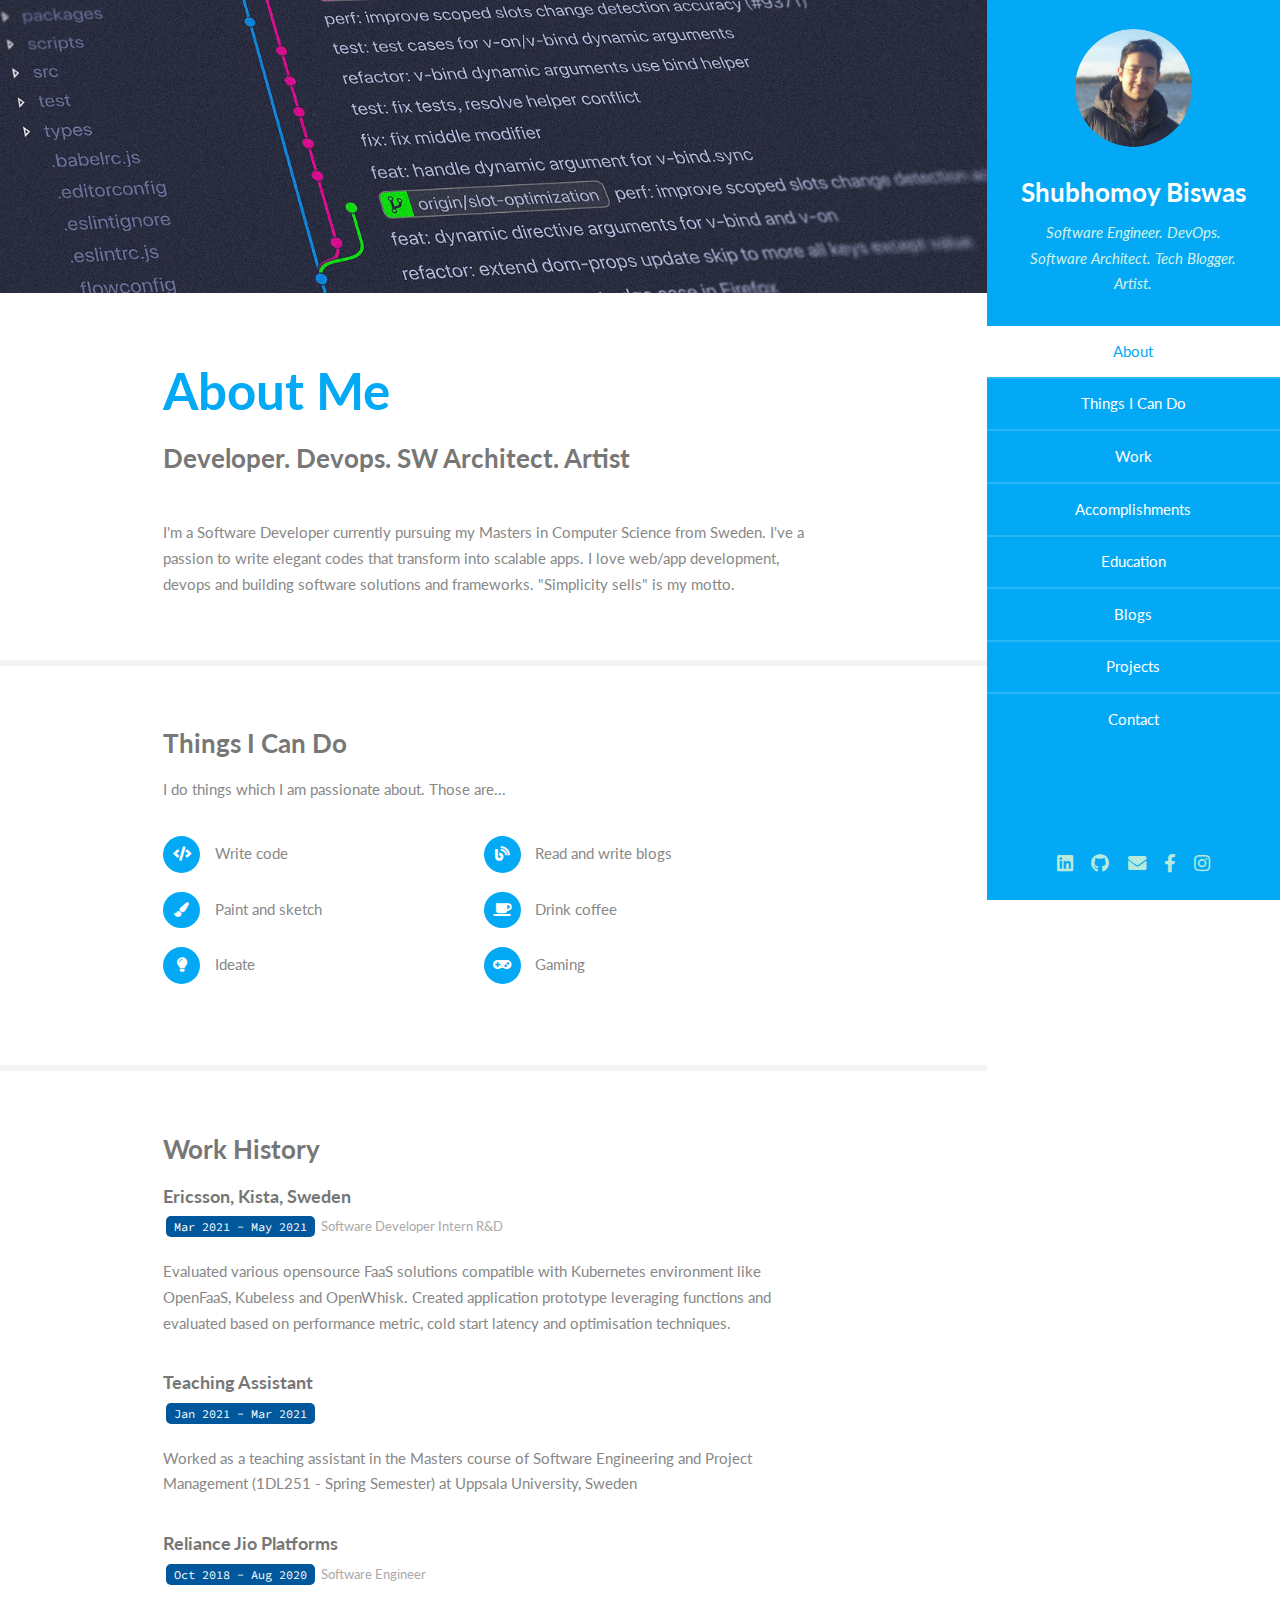
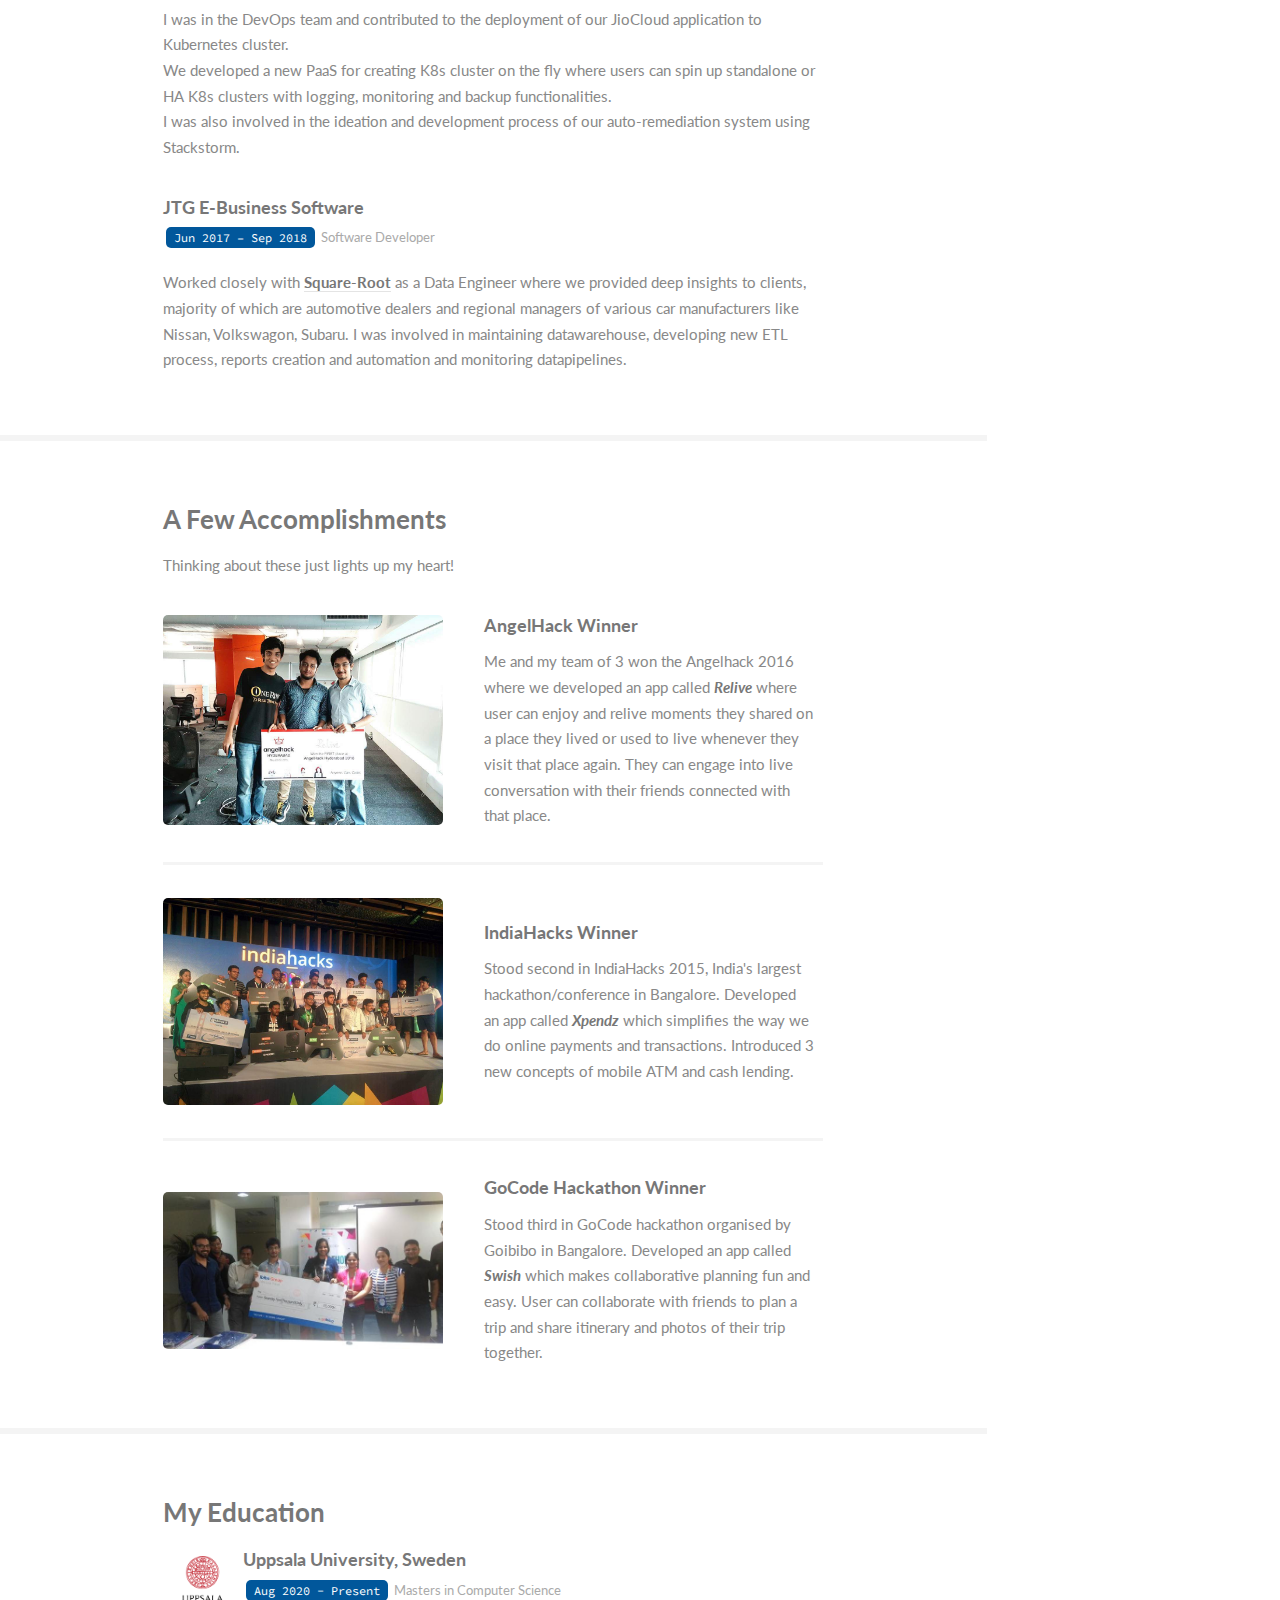
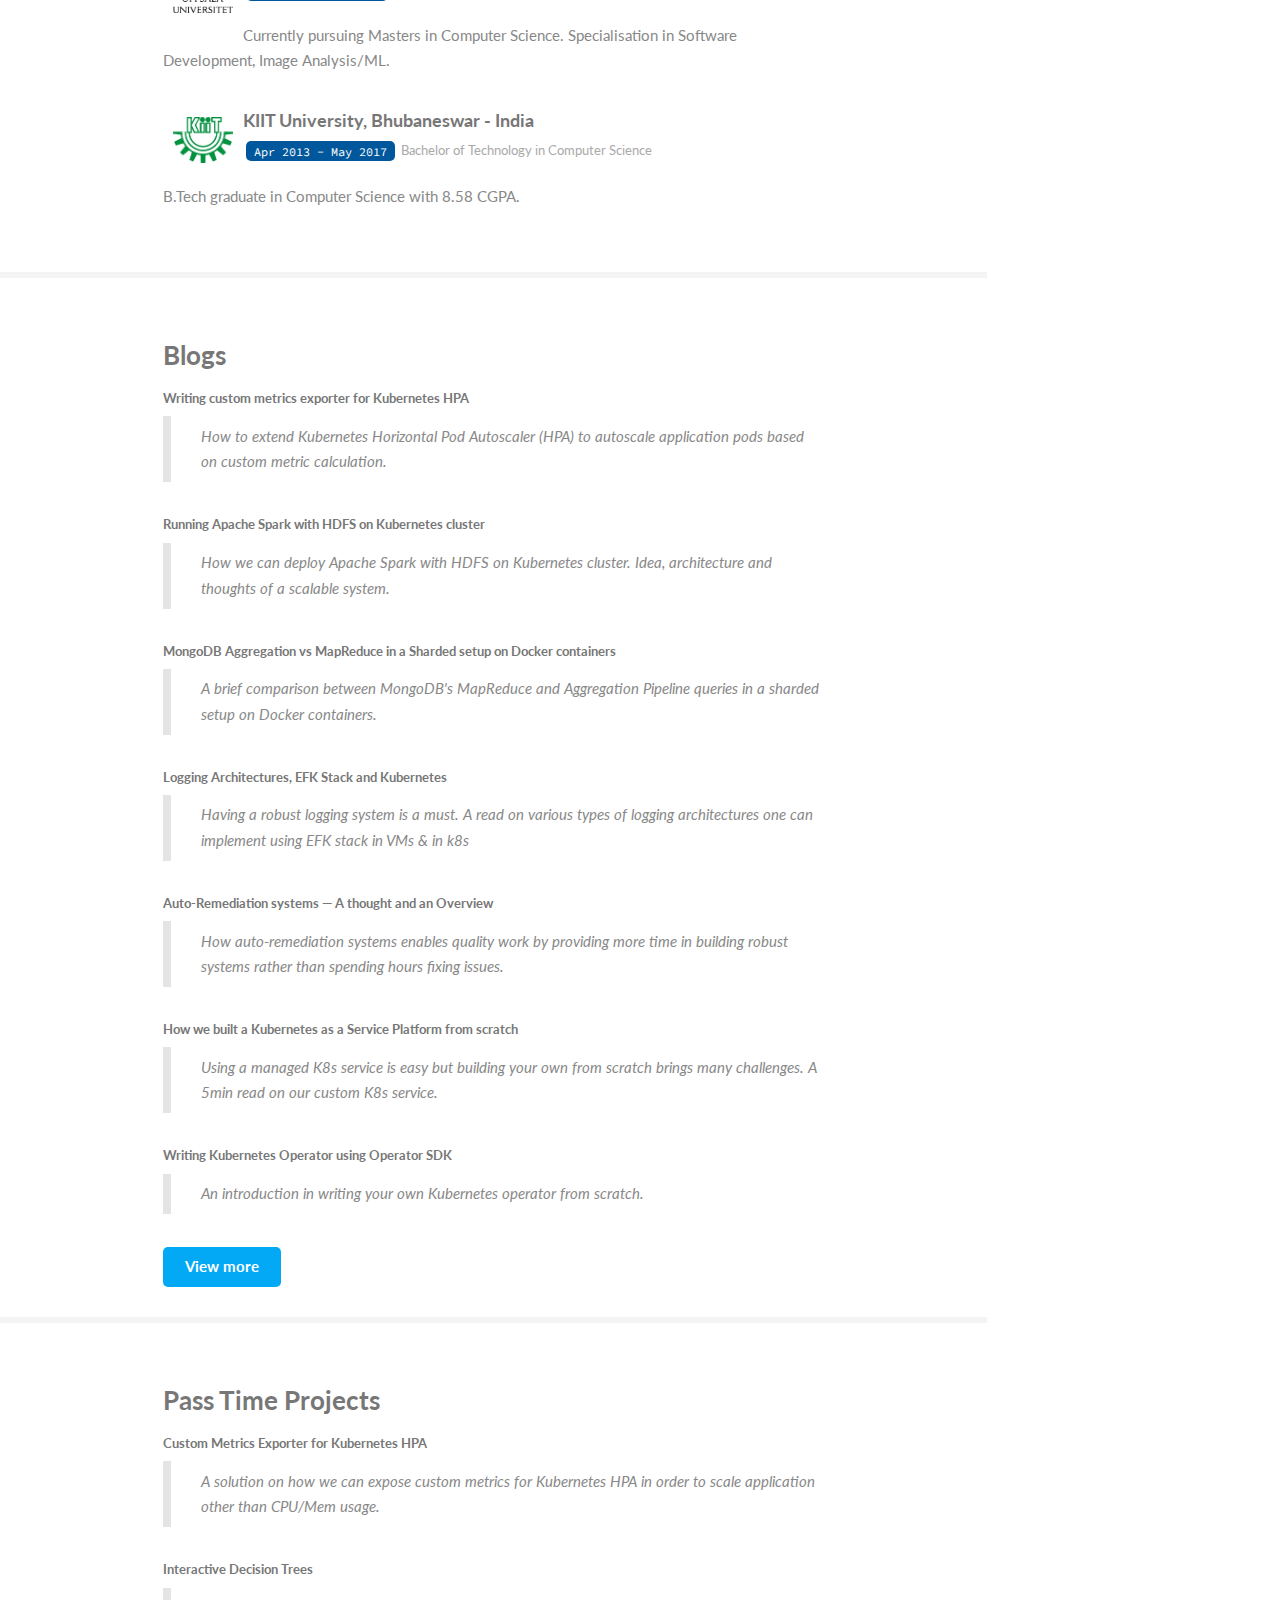
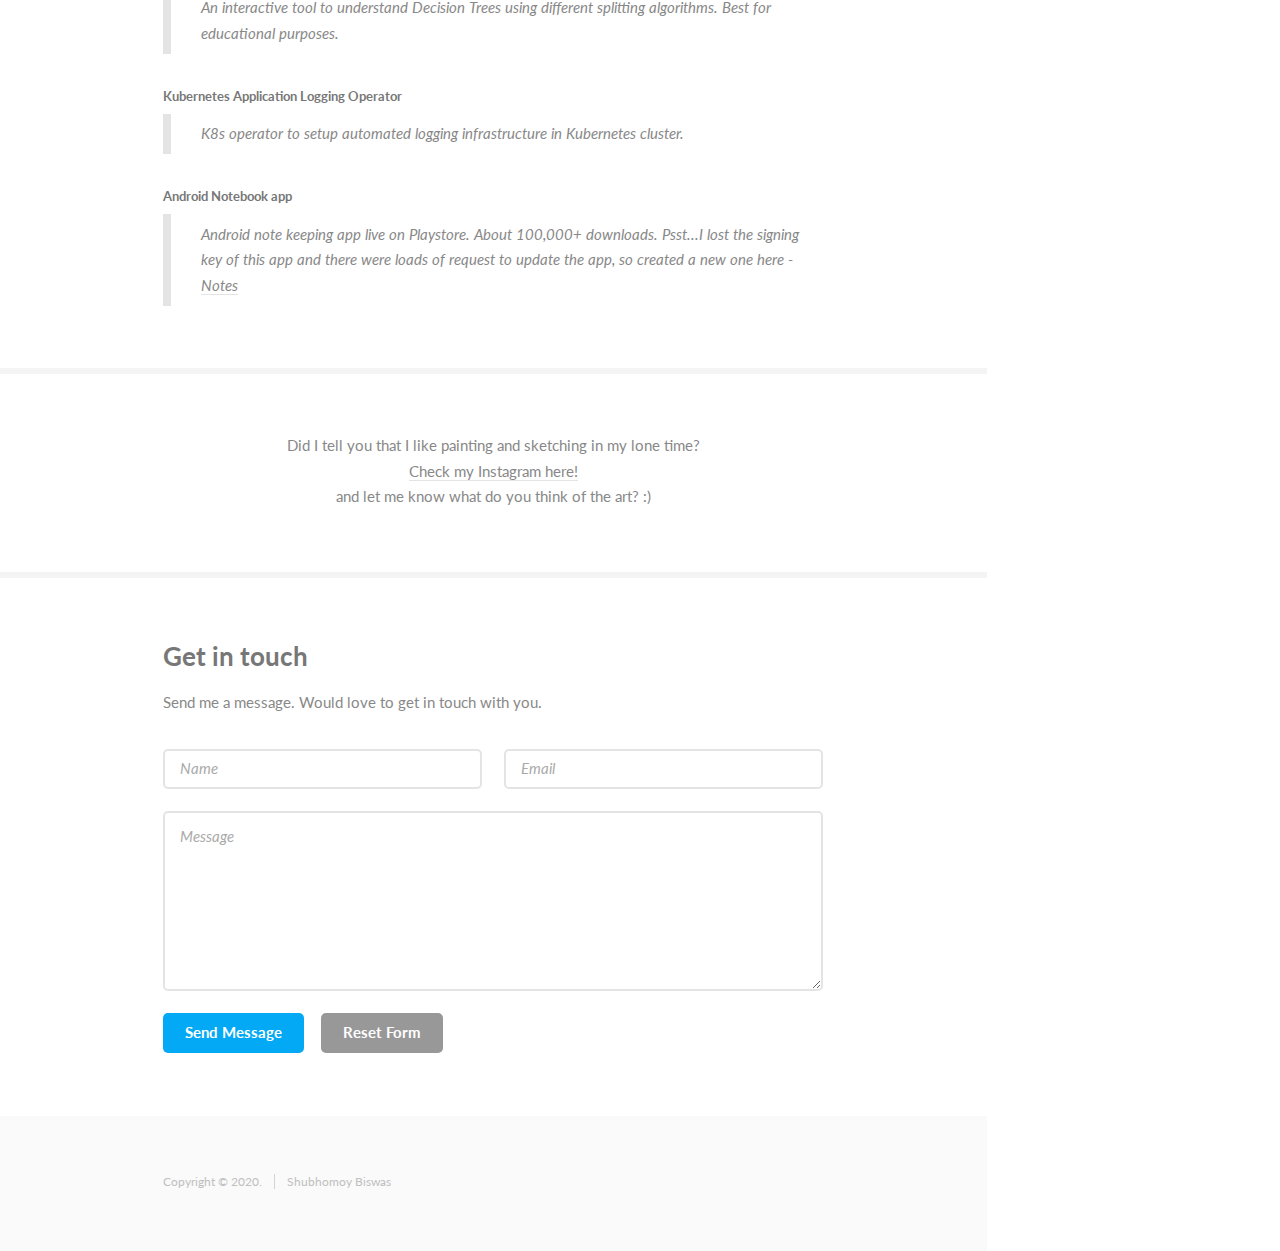
==== commit 1424f43e: "Update index.html" ====
--- a/index.html
+++ b/index.html
@@ -169,14 +169,6 @@
 								B.Tech graduate in Computer Science with 8.58 CGPA.
 							</p>
 
-							<img src="images/dps.png" width="70" style="float: left; padding: 10px;"/>
-							<header>
-								<h4>DPS Ghaziabad Vasundhara - India</h4>
-								<p><code>Jun 2011 - Apr 2013</code> High School</p>
-							</header>
-							<p>
-								Passed Senior Secondary Education (CBSE Board) with 93.6%
-							</p>
 						</div>
 					</section>
 
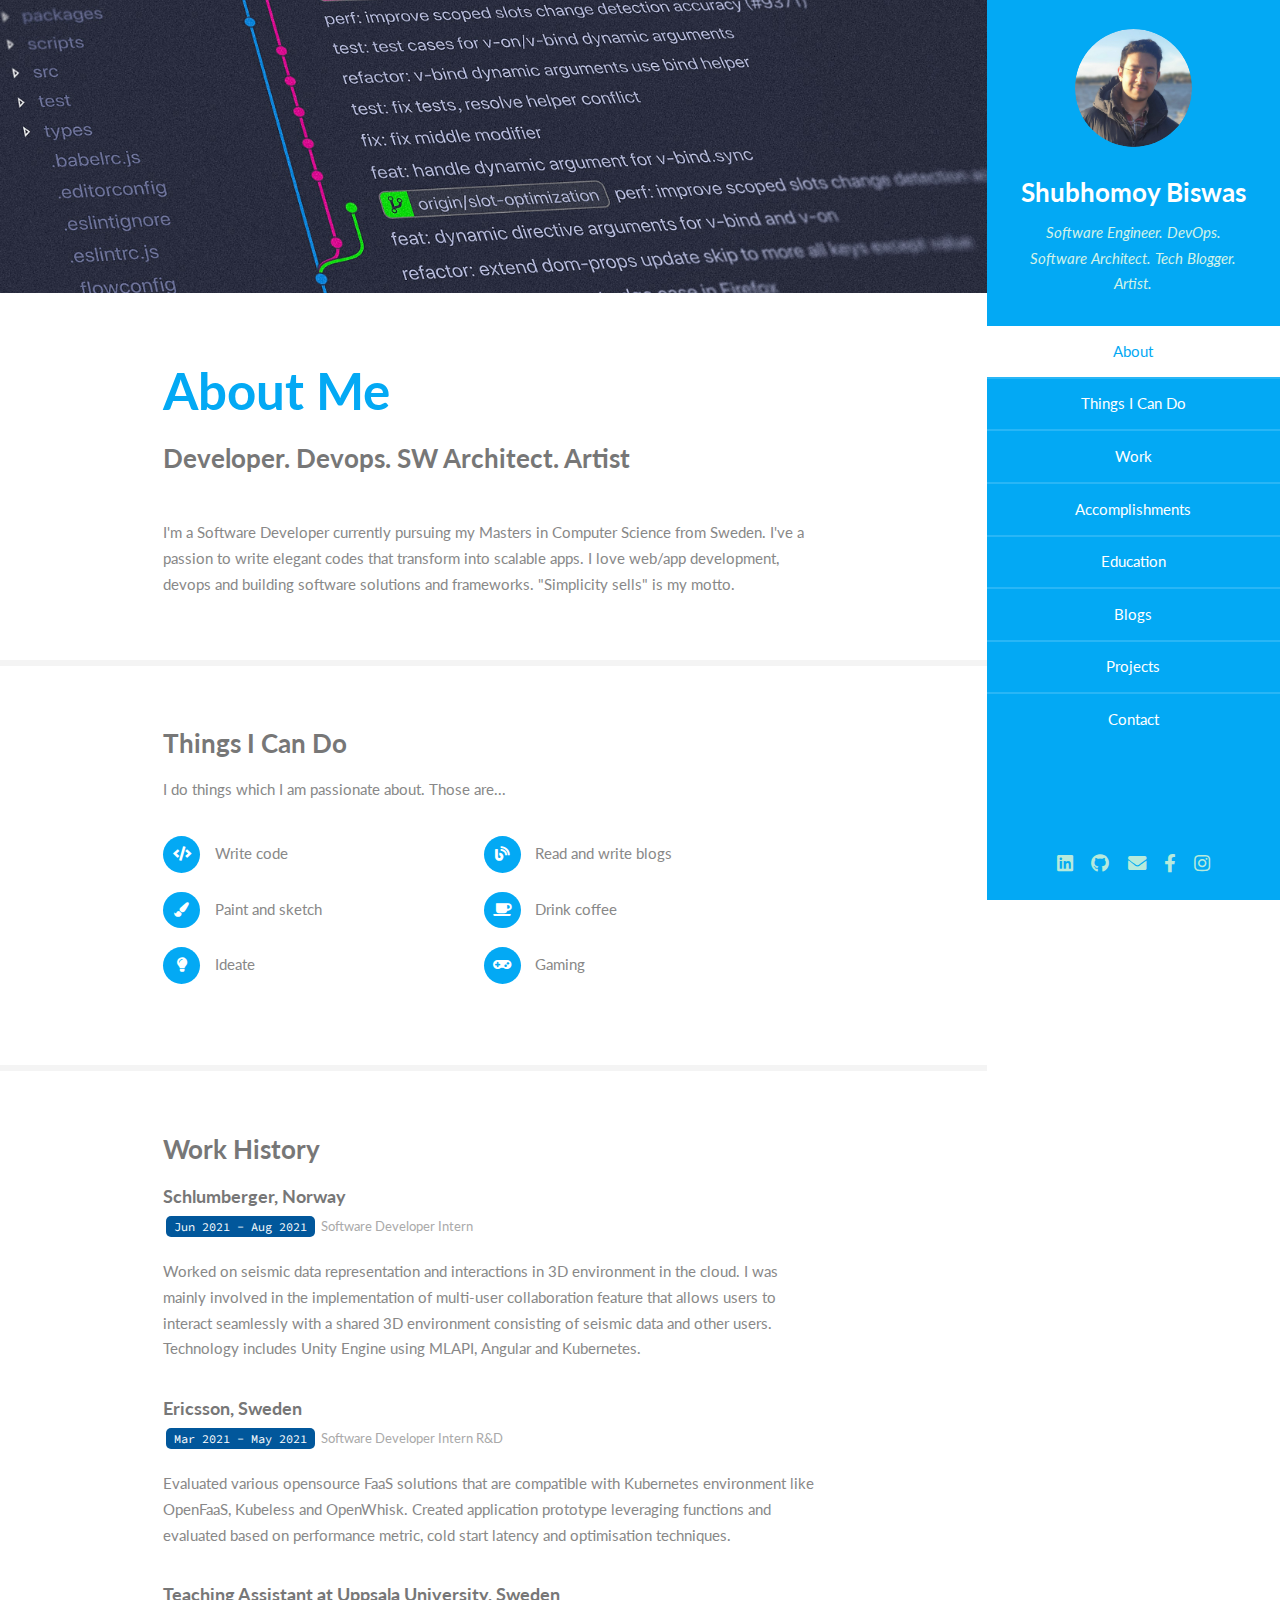
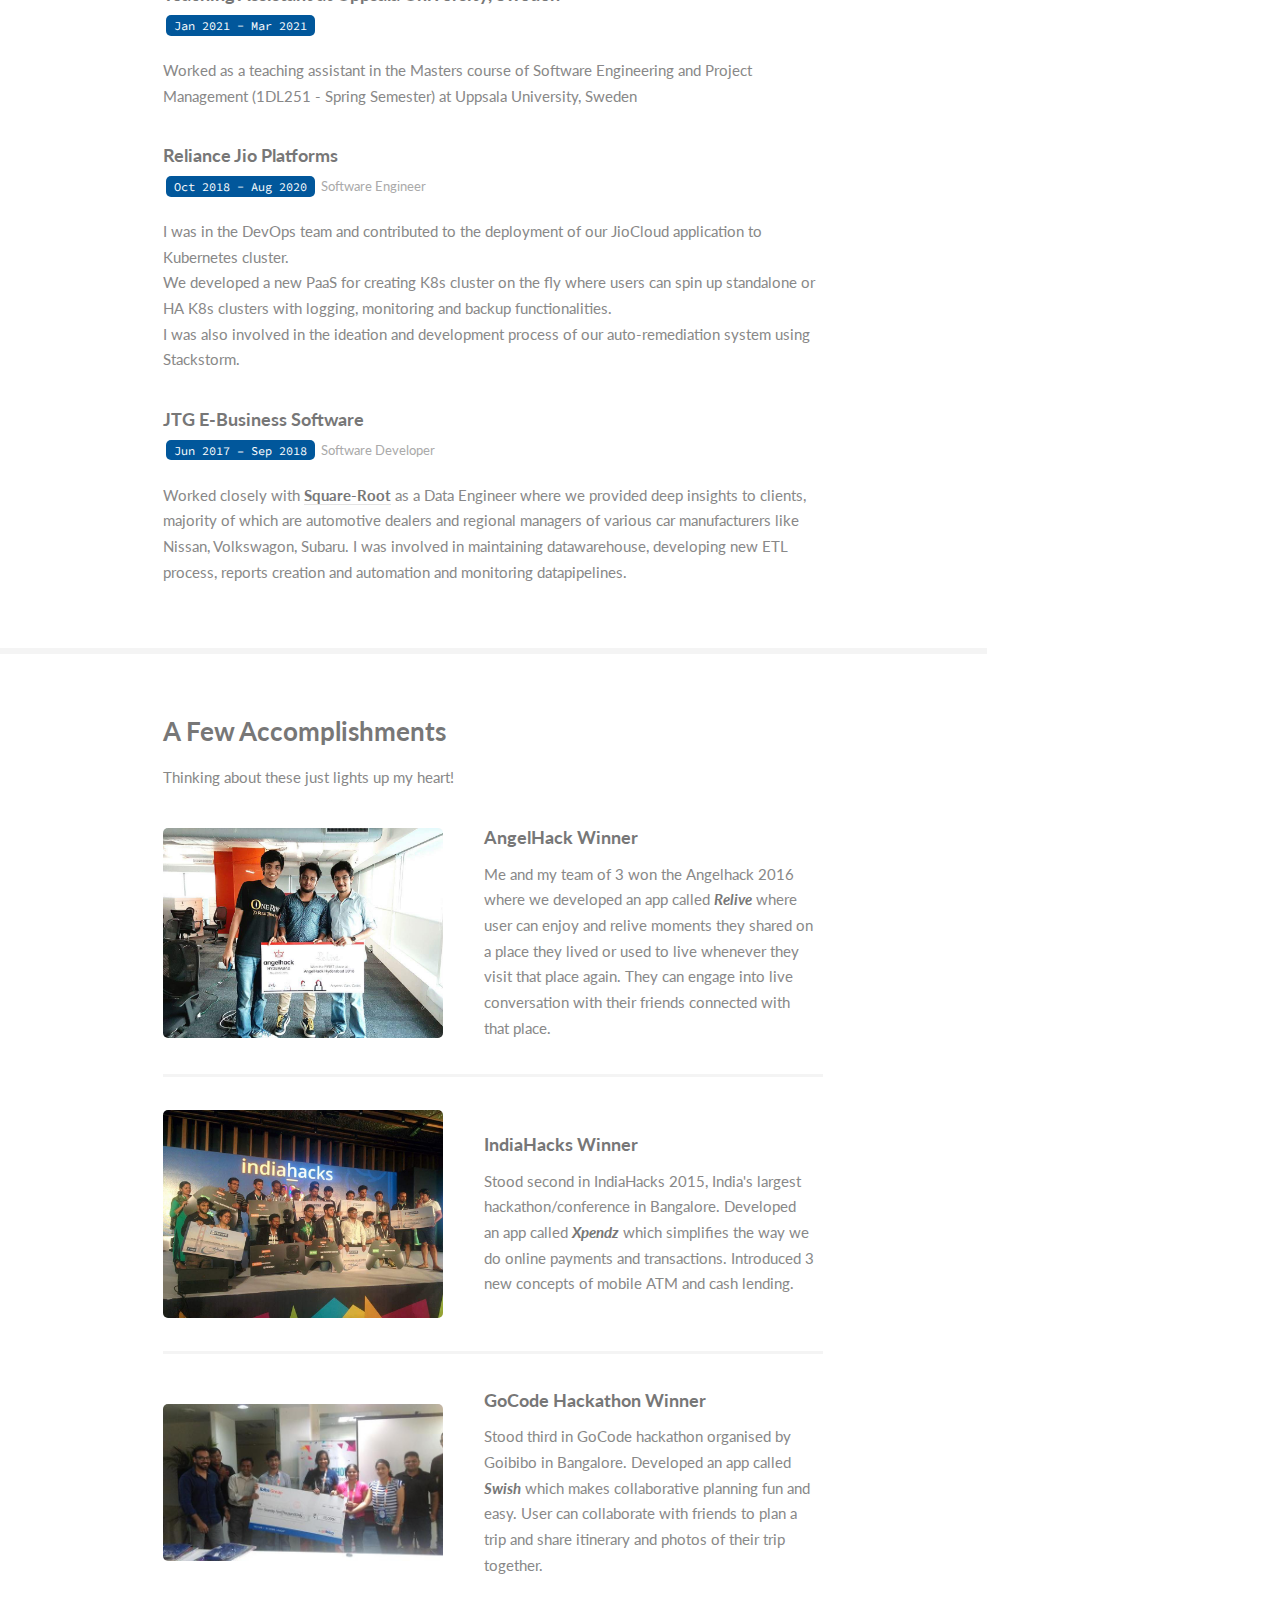
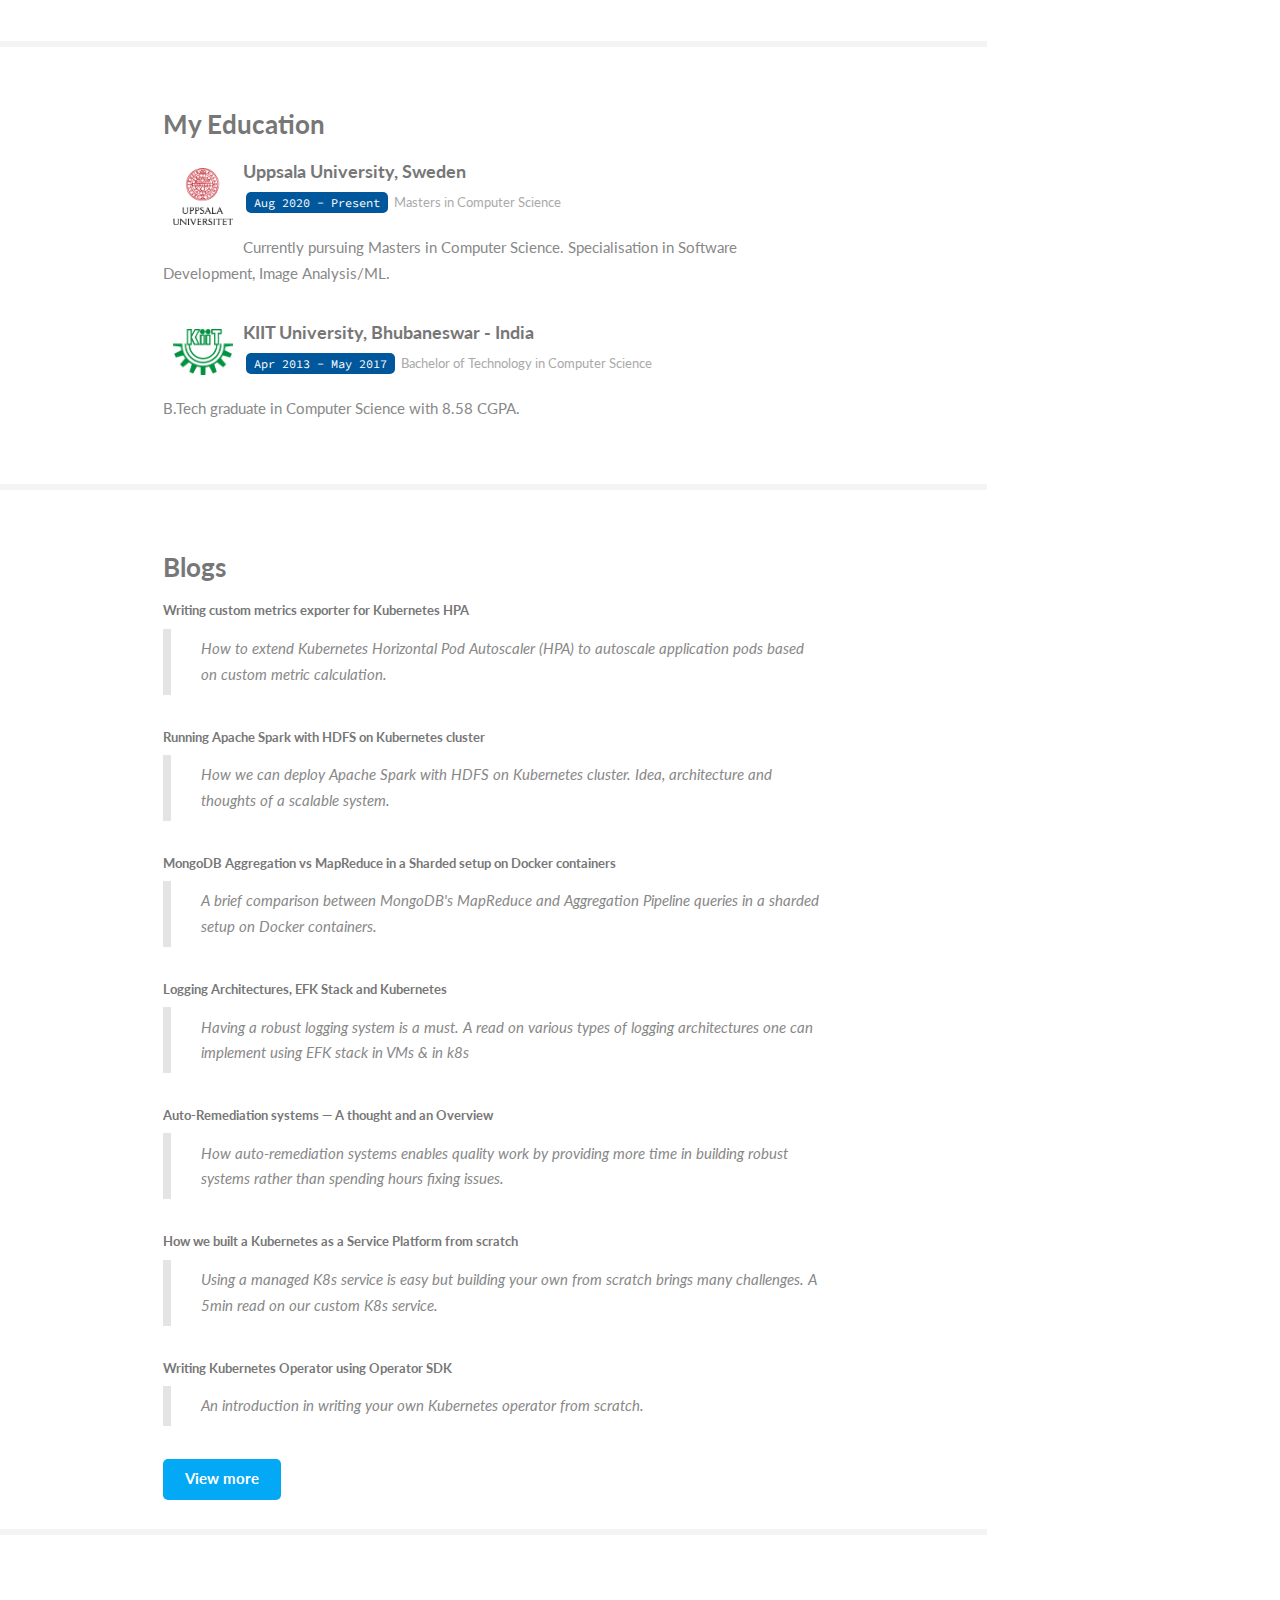
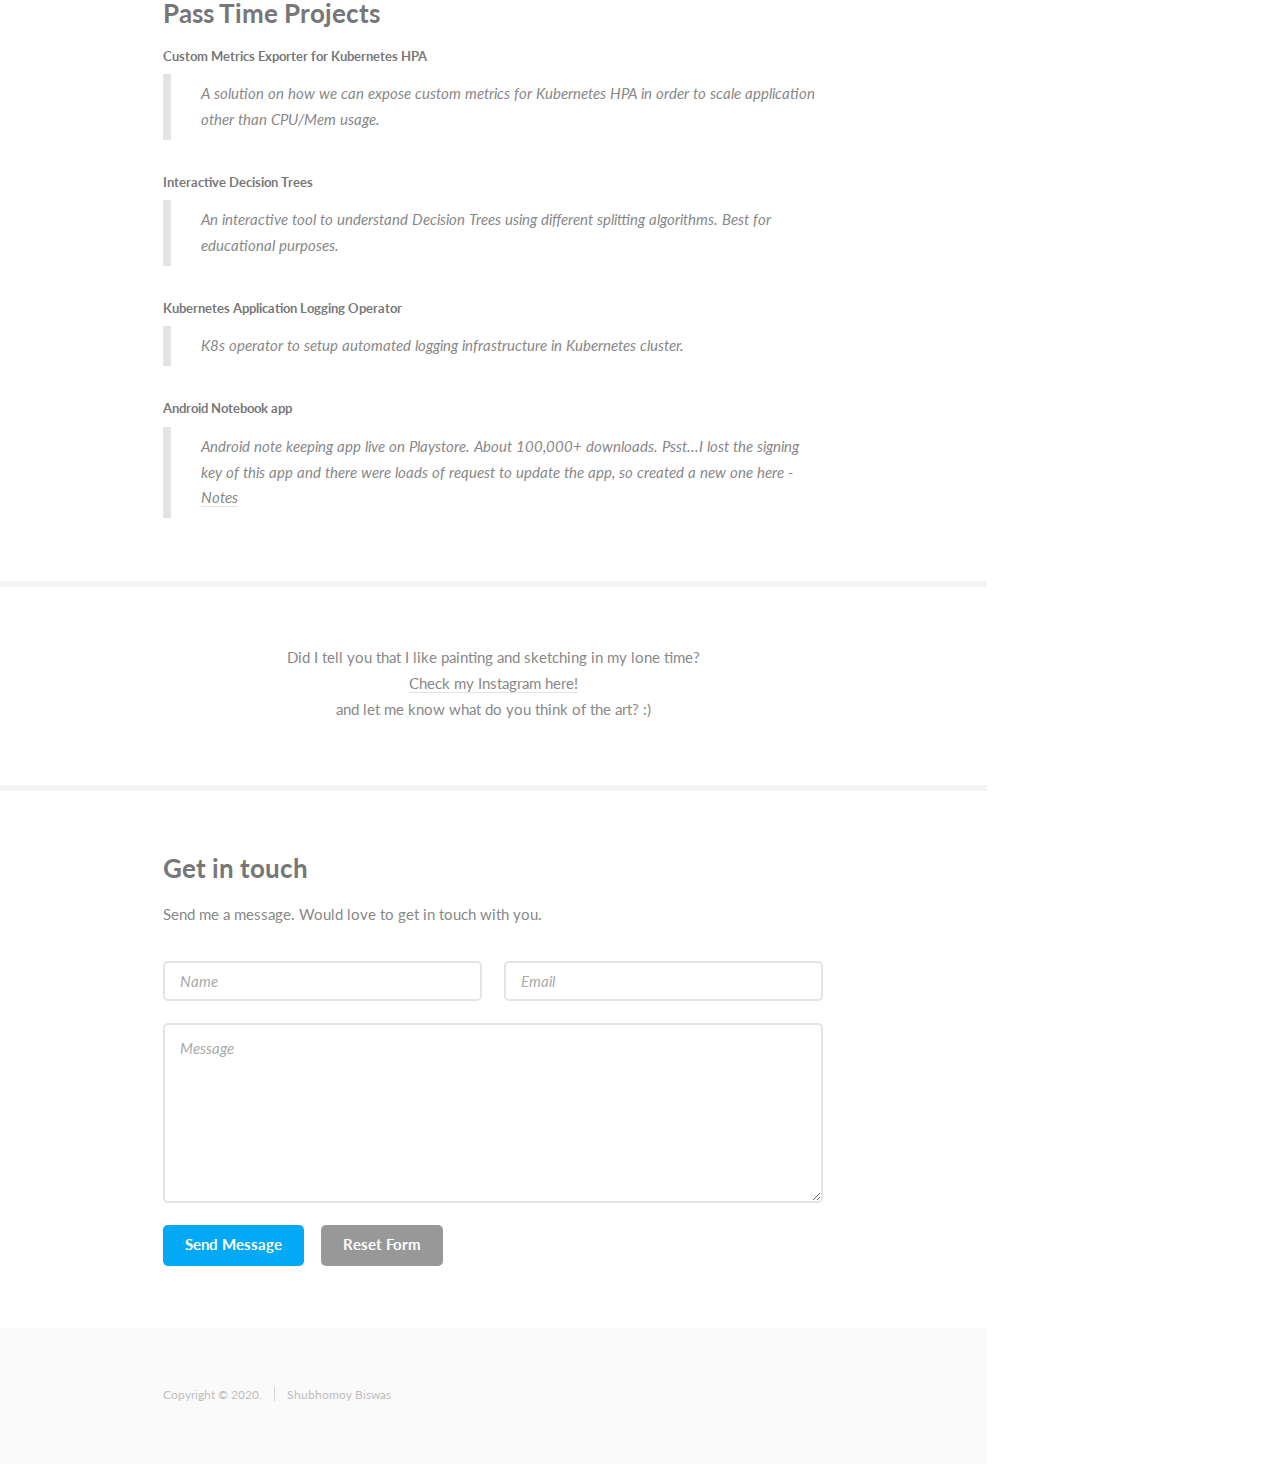
==== commit c71532d1: "Update index.html" ====
--- a/index.html
+++ b/index.html
@@ -80,16 +80,25 @@
 						<div class="container">
 							<h3>Work History</h3>
 							<header>
-								<h4>Ericsson, Kista, Sweden</h4>
+								<h4>Schlumberger, Norway</h4>
+								<p><code>Jun 2021 - Aug 2021</code> Software Developer Intern</p>
+							</header>
+							<p>
+								Worked on seismic data representation and interactions in 3D environment in the cloud. I was mainly involved in the implementation of multi-user collaboration feature that allows users to interact seamlessly with a shared 3D environment consisting of seismic data and other users. Technology includes Unity Engine using MLAPI, Angular and Kubernetes.
+							</p>
+							
+							
+							<header>
+								<h4>Ericsson, Sweden</h4>
 								<p><code>Mar 2021 - May 2021</code> Software Developer Intern R&D</p>
 							</header>
 							<p>
-								Evaluated various opensource FaaS solutions compatible with Kubernetes environment like OpenFaaS, Kubeless and OpenWhisk. Created application prototype leveraging functions and evaluated based on performance metric, cold start latency and optimisation techniques.
-							</p>
-							
-							
-							<header>
-								<h4>Teaching Assistant</h4>
+								Evaluated various opensource FaaS solutions that are compatible with Kubernetes environment like OpenFaaS, Kubeless and OpenWhisk. Created application prototype leveraging functions and evaluated based on performance metric, cold start latency and optimisation techniques.
+							</p>
+							
+							
+							<header>
+								<h4>Teaching Assistant at Uppsala University, Sweden</h4>
 								<p><code>Jan 2021 - Mar 2021</code></p>
 							</header>
 							<p>
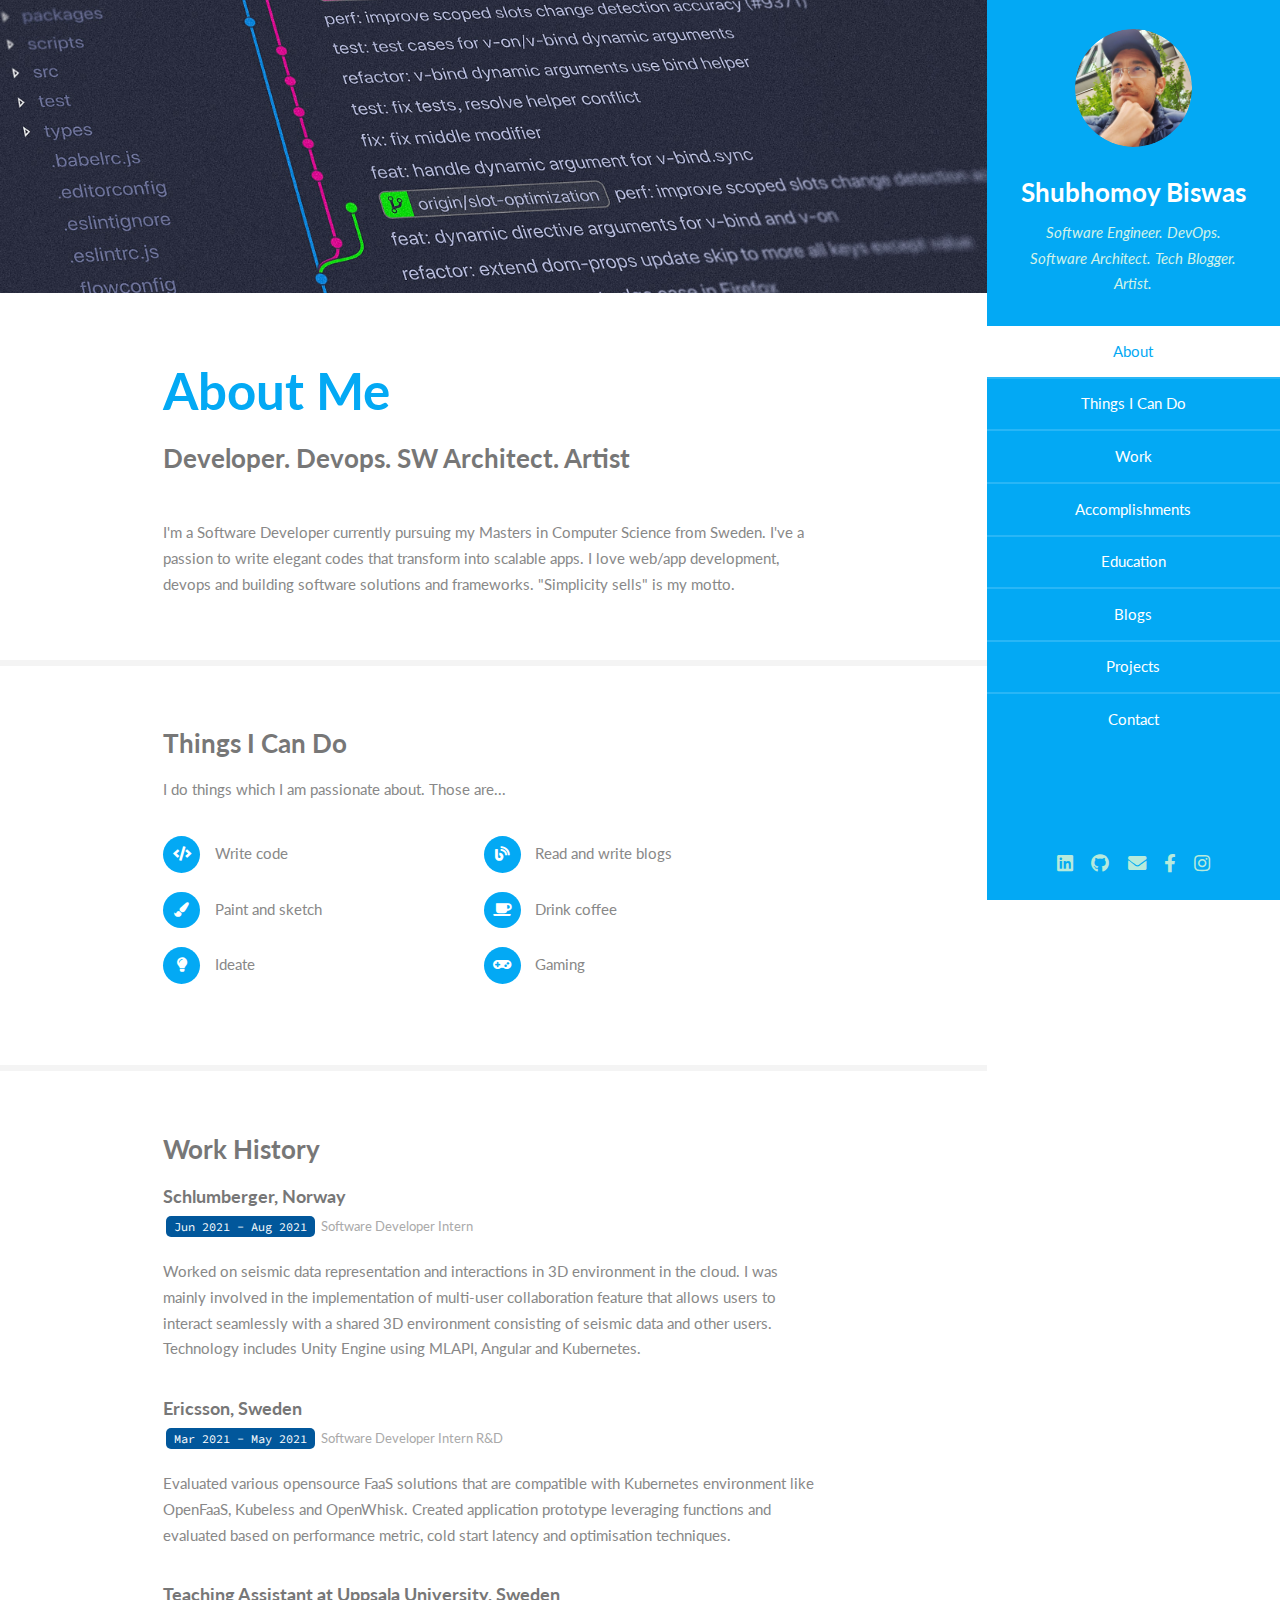
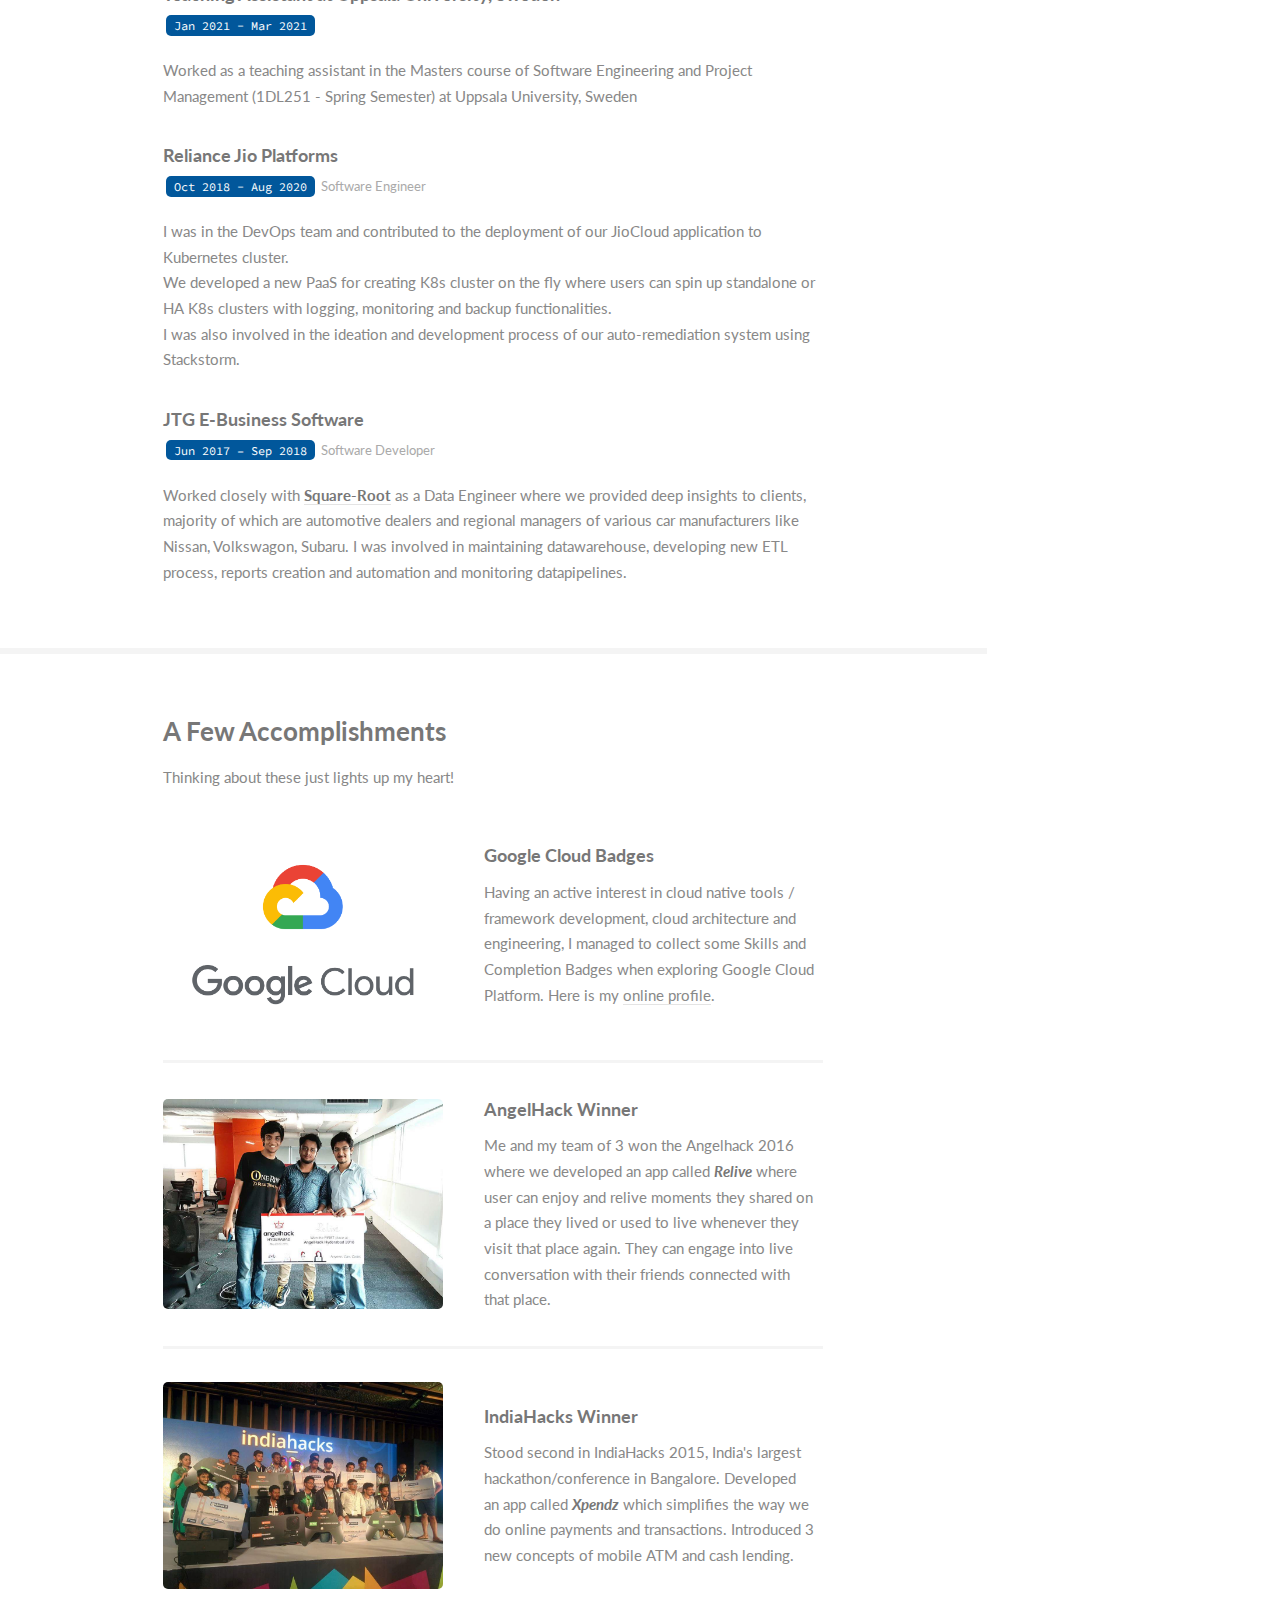
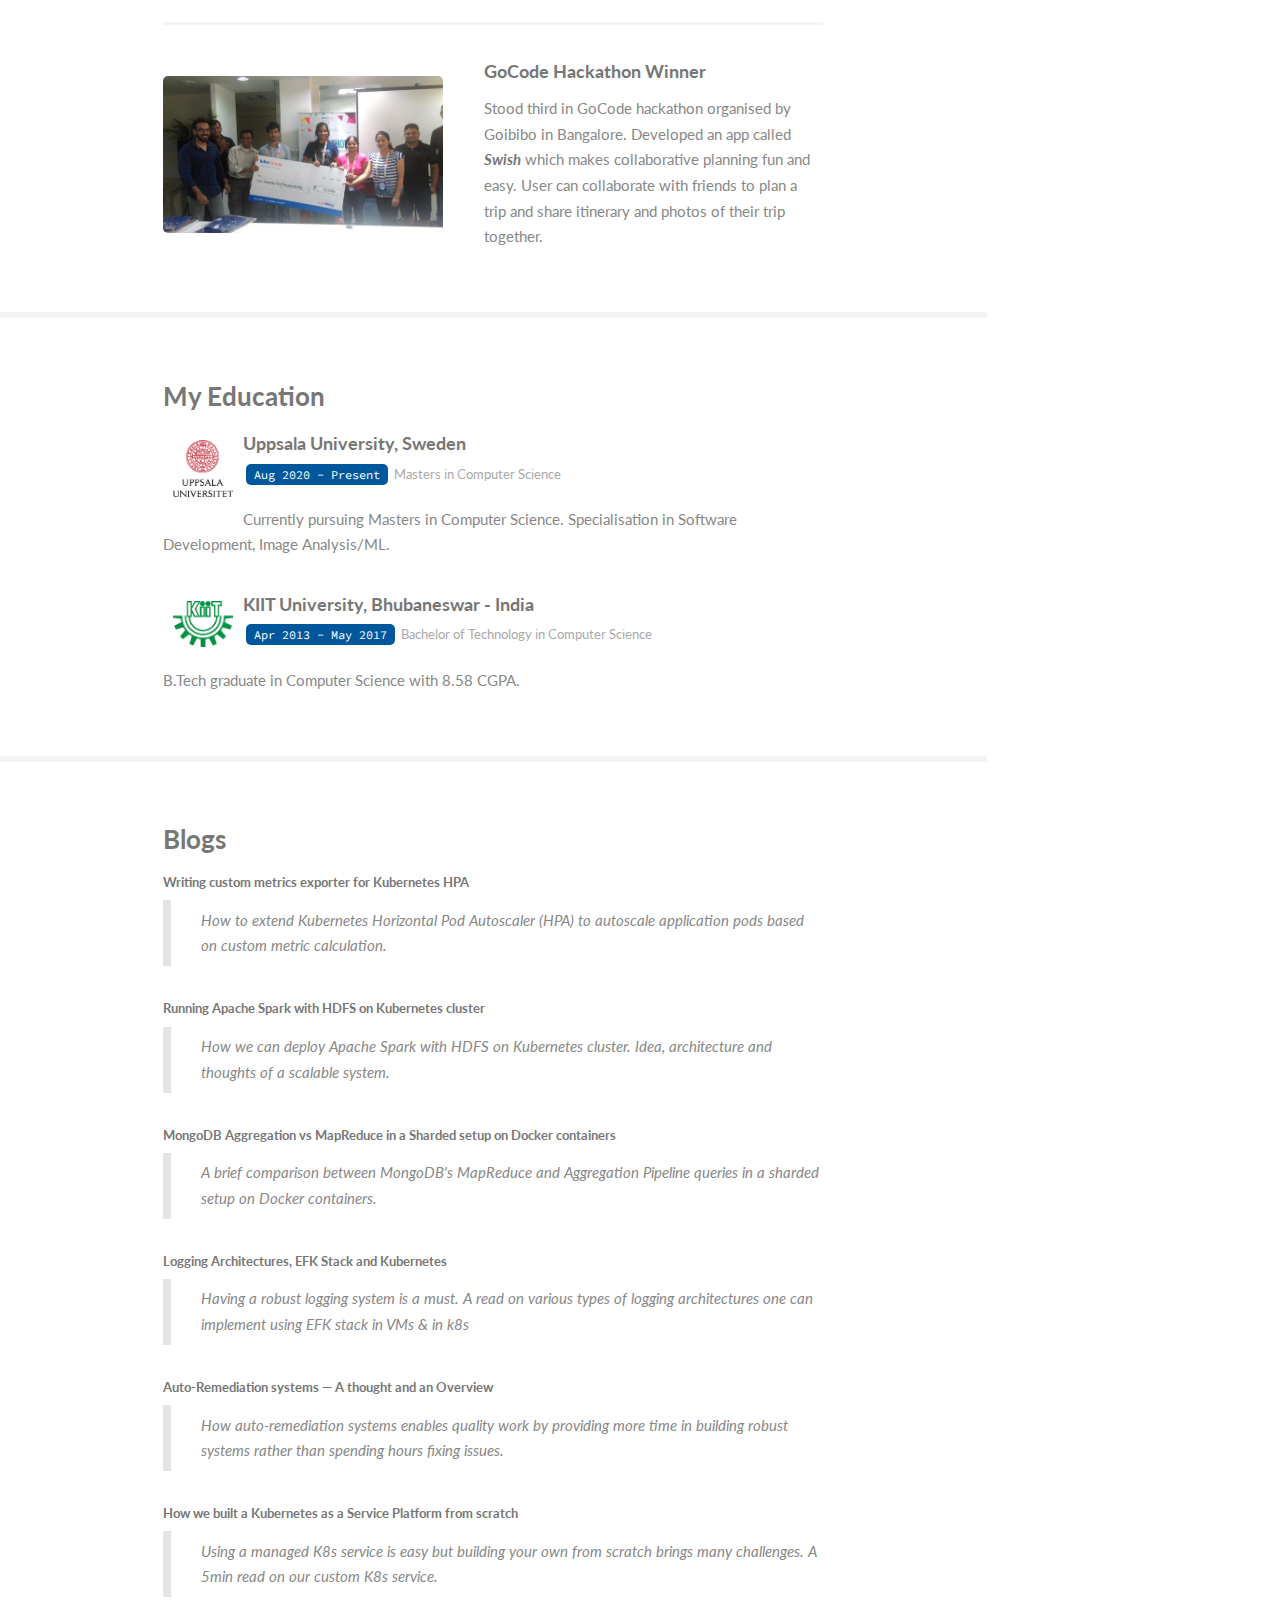
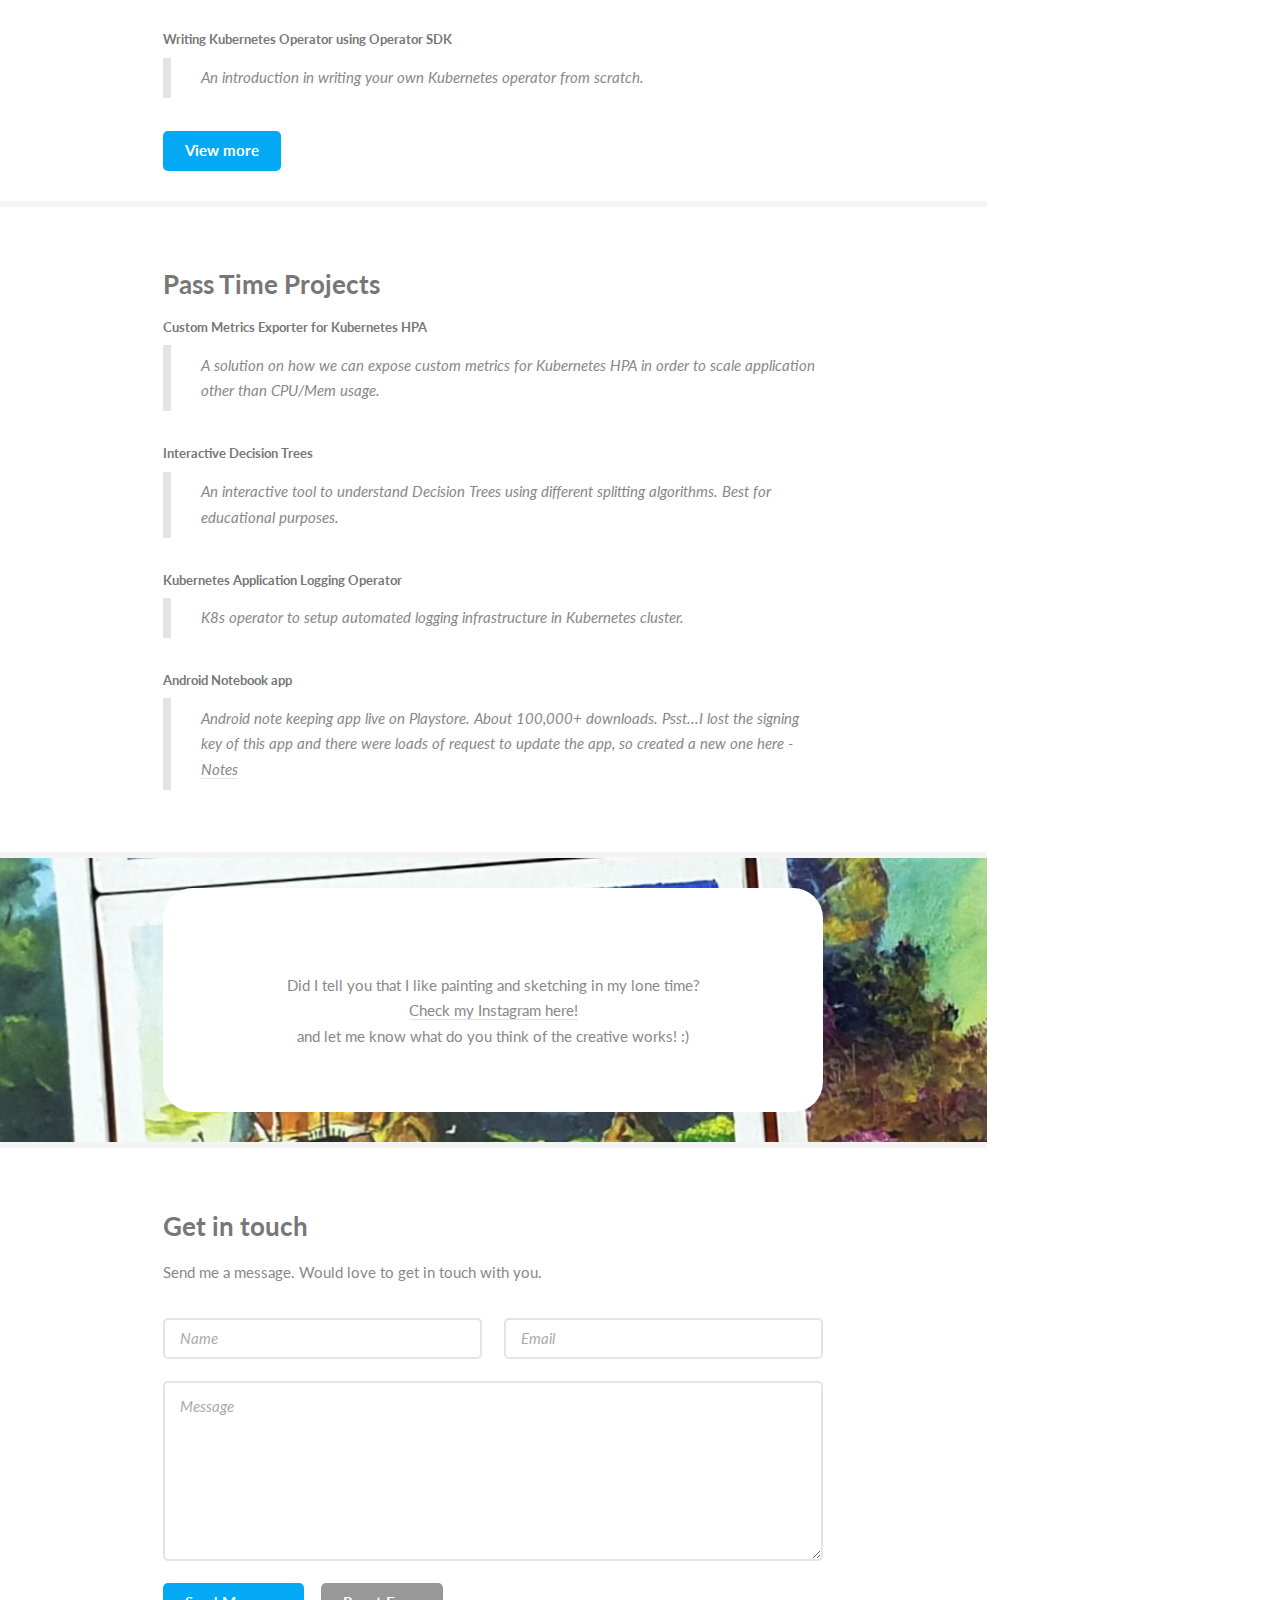
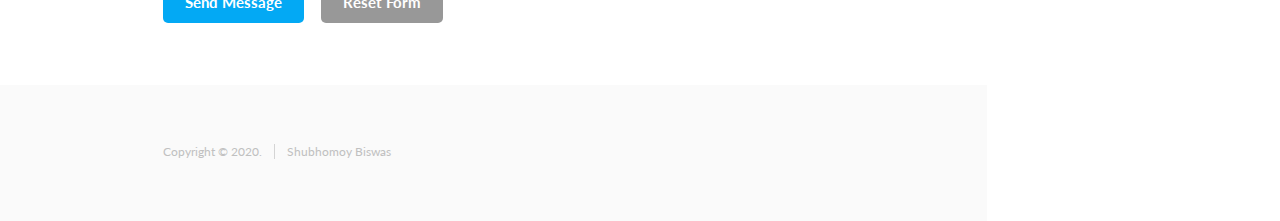
==== commit e632ea17: "updated achievements" ====
--- a/index.html
+++ b/index.html
@@ -132,6 +132,16 @@
 							<p>Thinking about these just lights up my heart!</p>
 							<div class="features">
 								<article>
+									<a href="https://www.cloudskillsboost.google/public_profiles/0dd94703-16b4-4488-beac-247d75b1dda4" target="_blank" class="image"><img src="images/gc.png" alt="" /></a>
+									<div class="inner">
+										<h4>Google Cloud Badges</h4>
+										<p>
+											Having an active interest in cloud native tools / framework development, cloud architecture and engineering, I managed to collect some Skills and Completion Badges when exploring Google Cloud Platform. Here is my <a href="https://www.cloudskillsboost.google/public_profiles/0dd94703-16b4-4488-beac-247d75b1dda4" target="_blank">online profile</a>.
+										</p>
+									</div>
+								</article>
+
+								<article>
 									<a href="#" class="image"><img src="images/ah.jpg" alt="" /></a>
 									<div class="inner">
 										<h4>AngelHack Winner</h4>
@@ -233,13 +243,14 @@
 						</div>
 					</section>
 
-					<section id="seven">
-						<div class="container">
+					<section id="seven" style="background-image: url('images/paintings.jpeg'); background-position: center center; background-repeat: no-repeat; padding-top: 30px; padding-bottom: 30px;">
+						<div class="container" style="background-color: #ffffff; border-radius: 30px;">
 							<p align="center">
+								<br>
 								Did I tell you that I like painting and sketching in my lone time? <br />
 								<a href="https://www.instagram.com/im.on.cloud/" target="_blank">Check my Instagram here!</a> <br />
-								and let me know what do you think of the art? :)
-								<br/>
+								and let me know what do you think of the creative works! :)
+								<br>
 							</p>
 						</div>
 					</section>
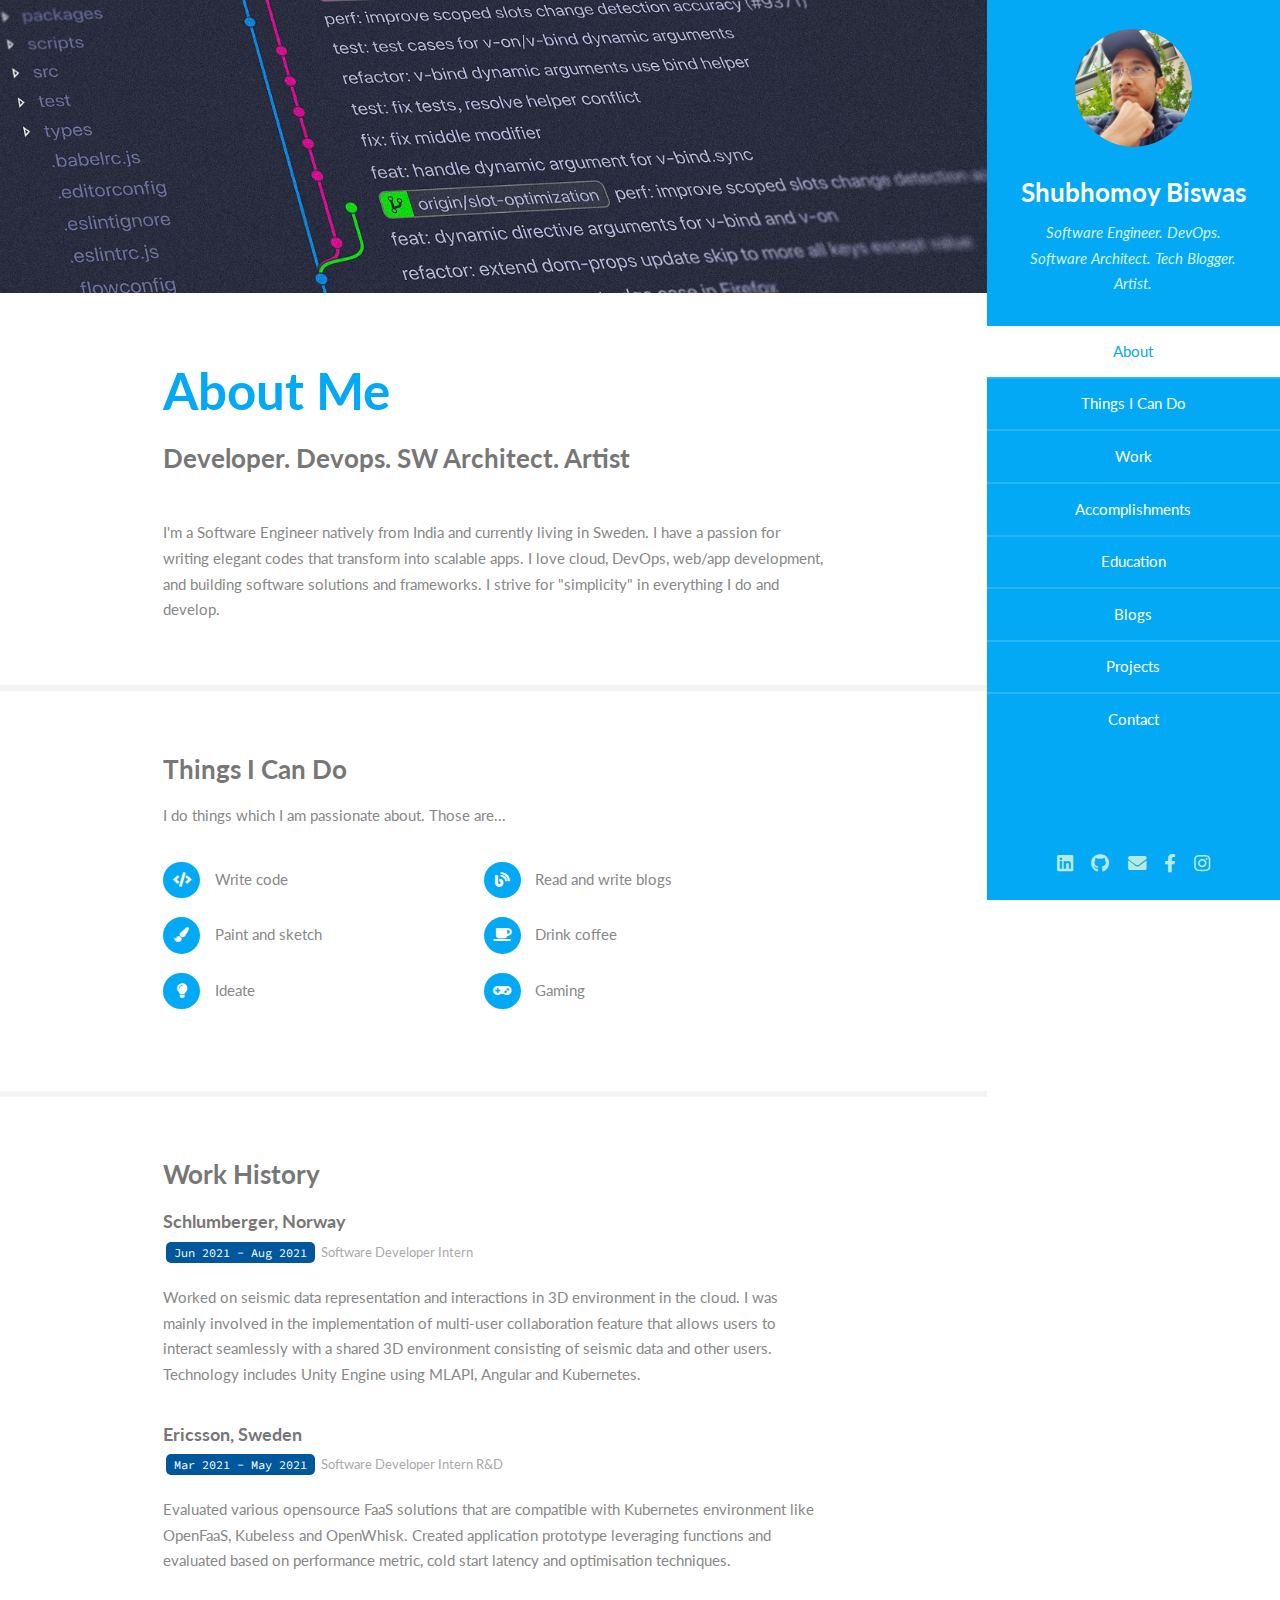
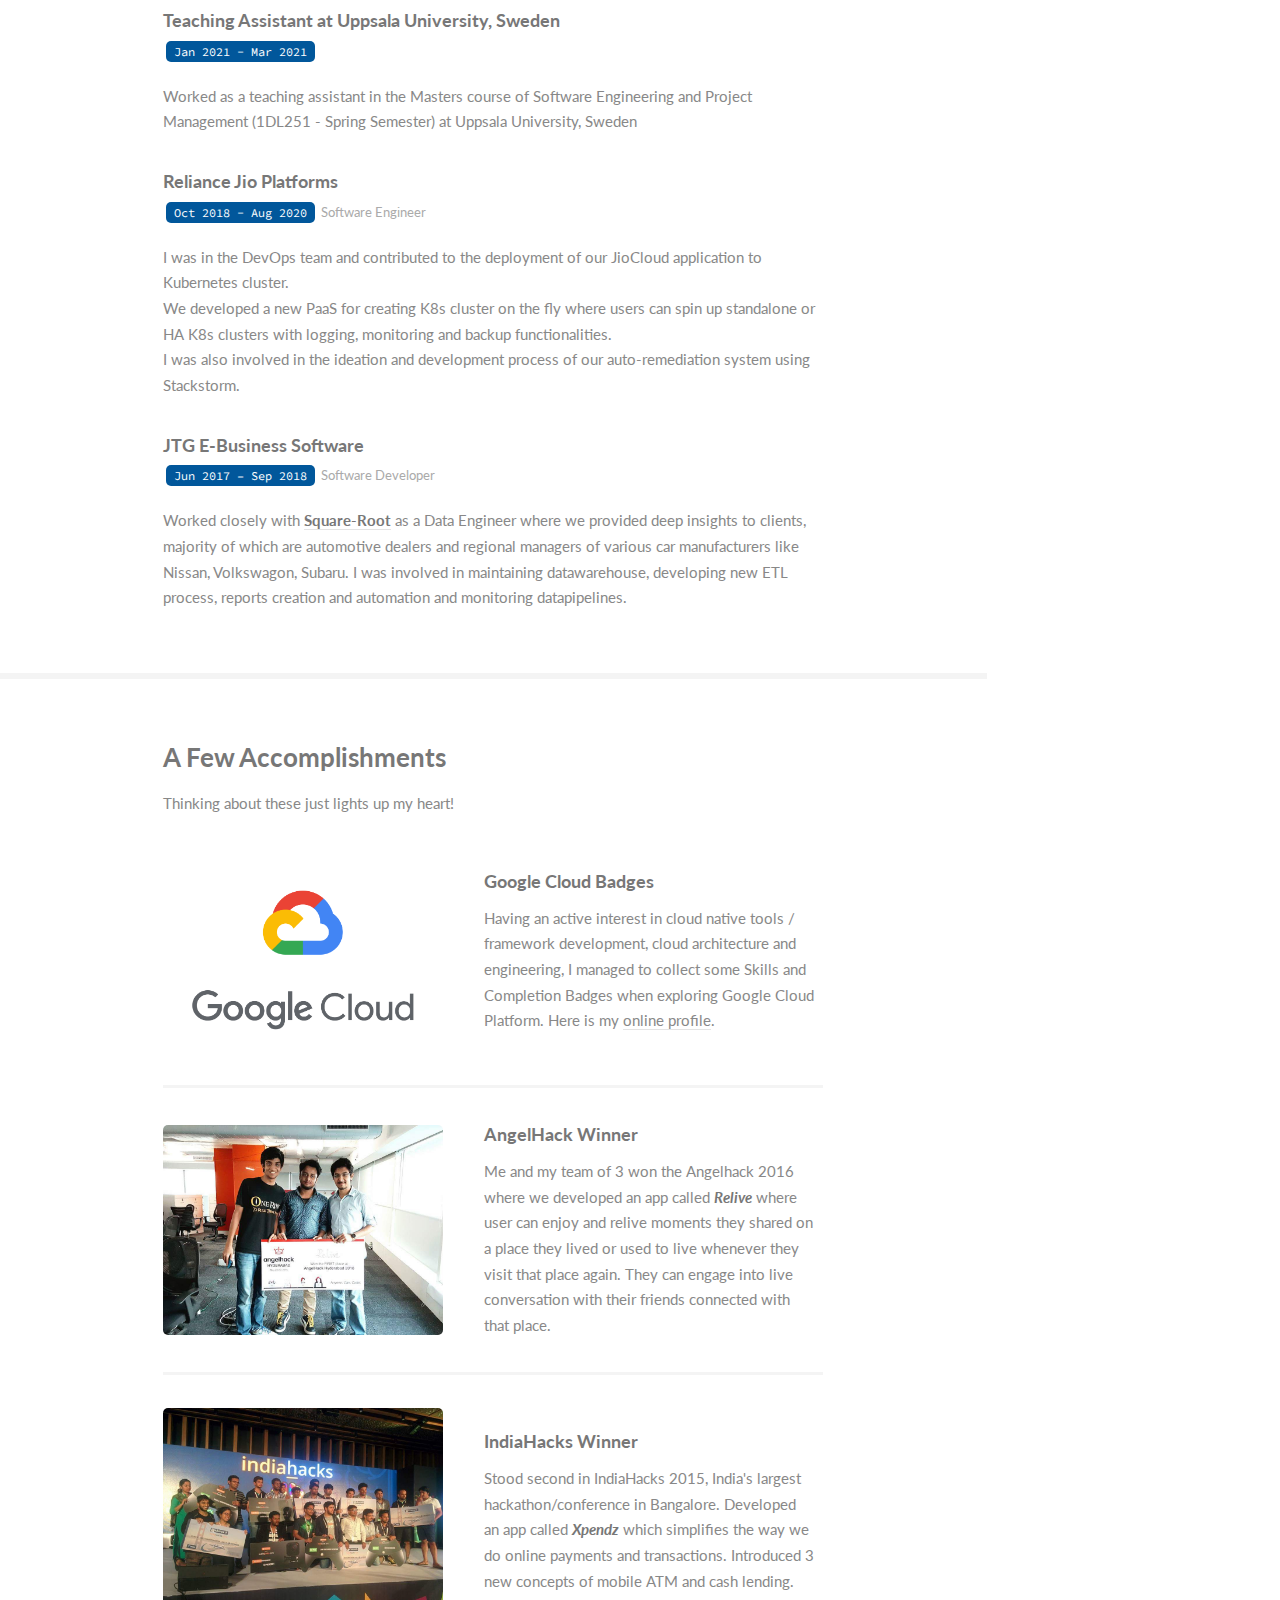
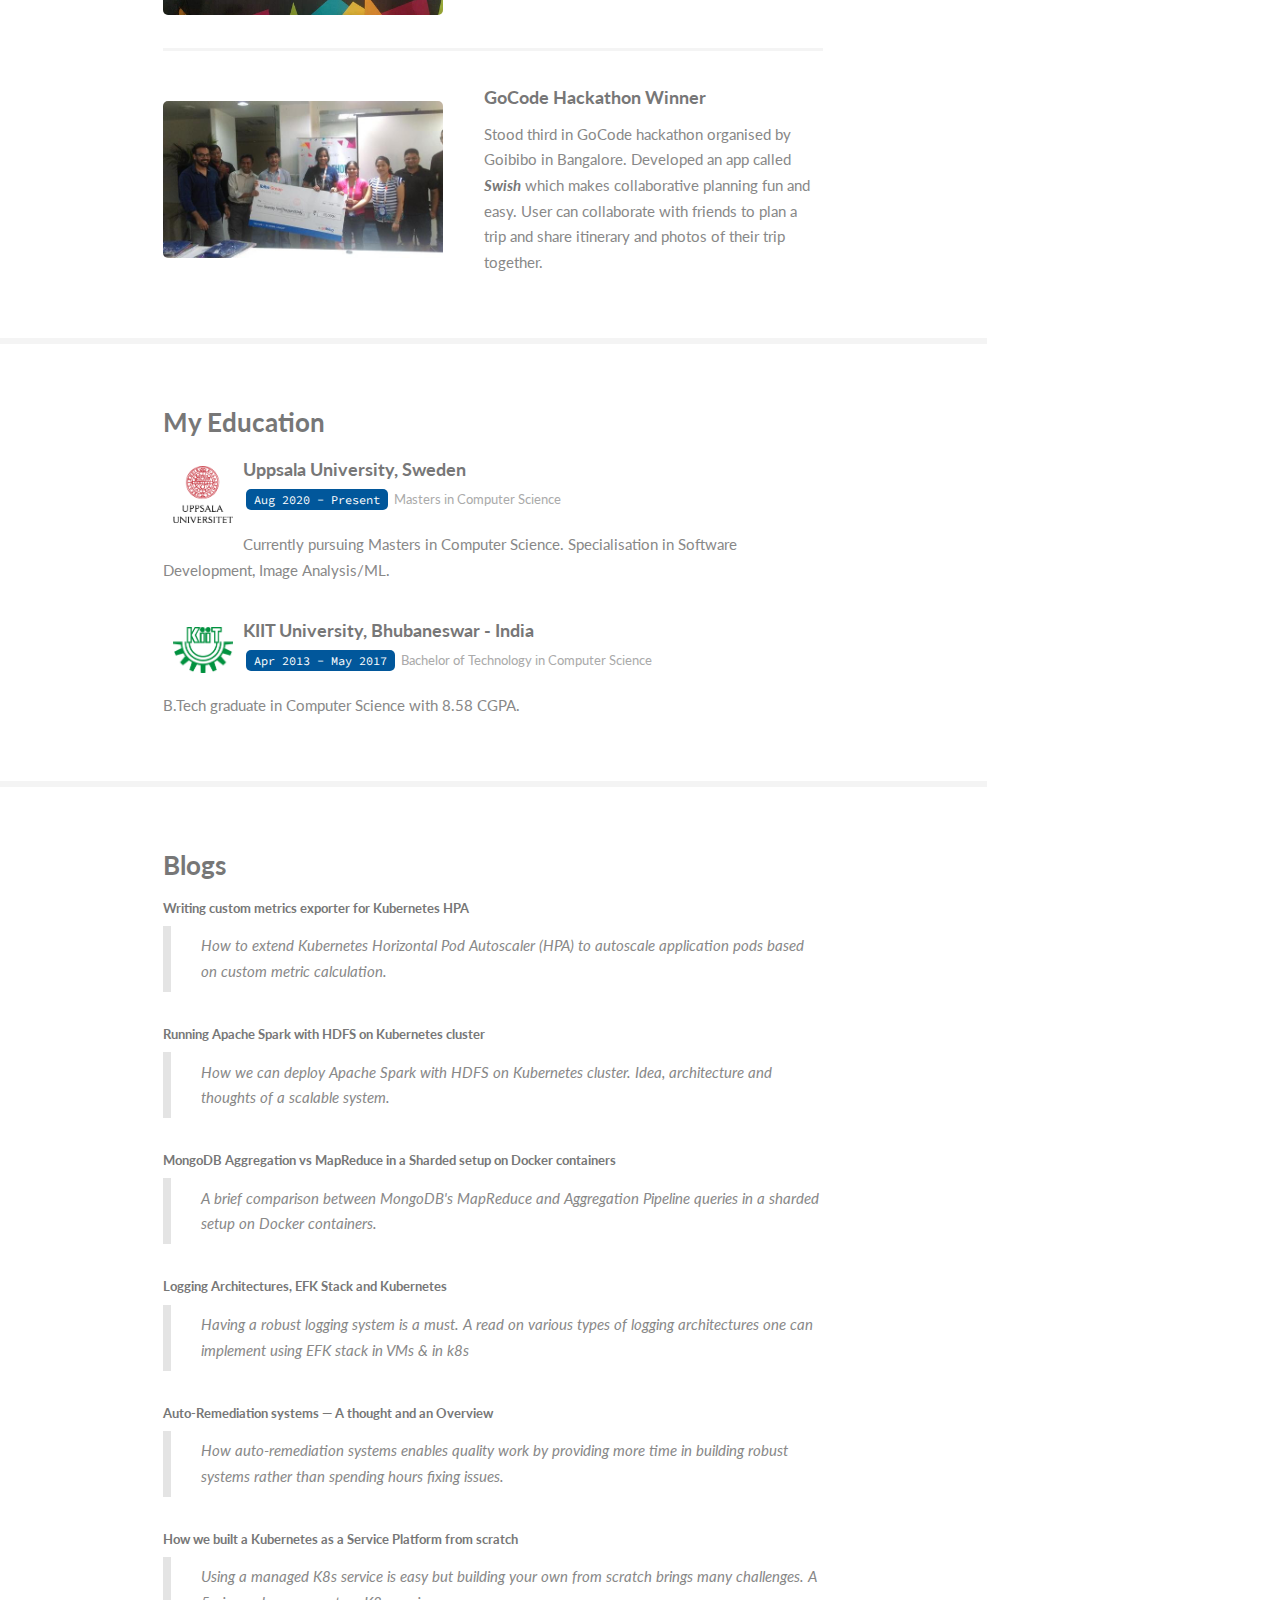
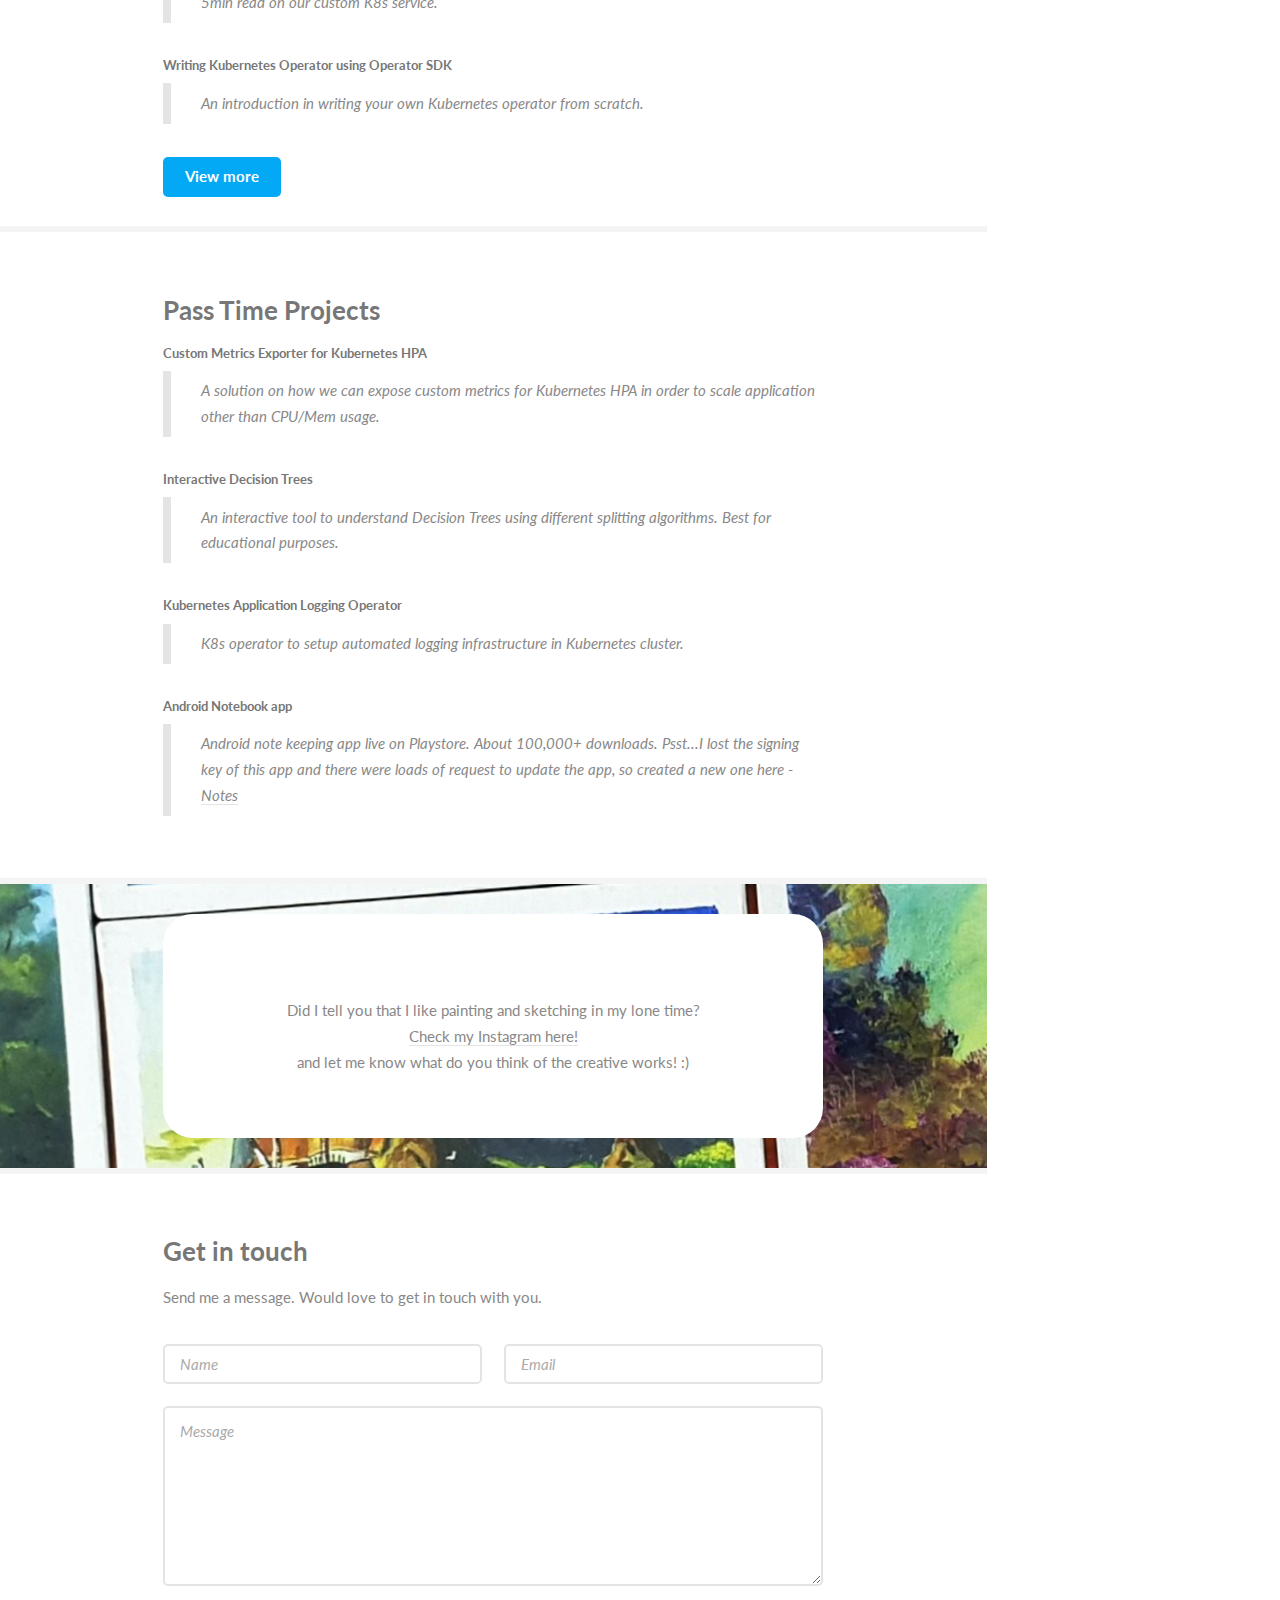
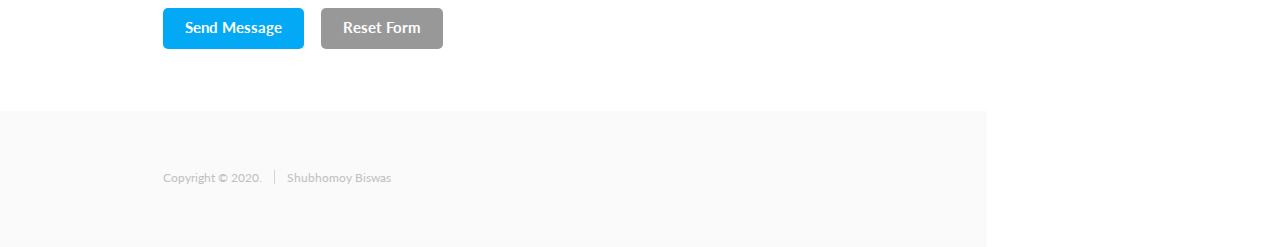
==== commit 17c1484f: "Update index.html" ====
--- a/index.html
+++ b/index.html
@@ -55,7 +55,7 @@
 								<h2>About Me</h2>
 								<p>Developer. Devops. SW Architect. Artist</p>
 							</header>
-							<p>I'm a Software Developer currently pursuing my Masters in Computer Science from Sweden. I've a passion to write elegant codes that transform into scalable apps. I love web/app development, devops and building software solutions and frameworks. "Simplicity sells" is my motto.</p>
+							<p>I'm a Software Engineer natively from India and currently living in Sweden. I have a passion for writing elegant codes that transform into scalable apps. I love cloud, DevOps, web/app development, and building software solutions and frameworks. I strive for "simplicity" in everything I do and develop.</p>
 						</div>
 					</section>
 
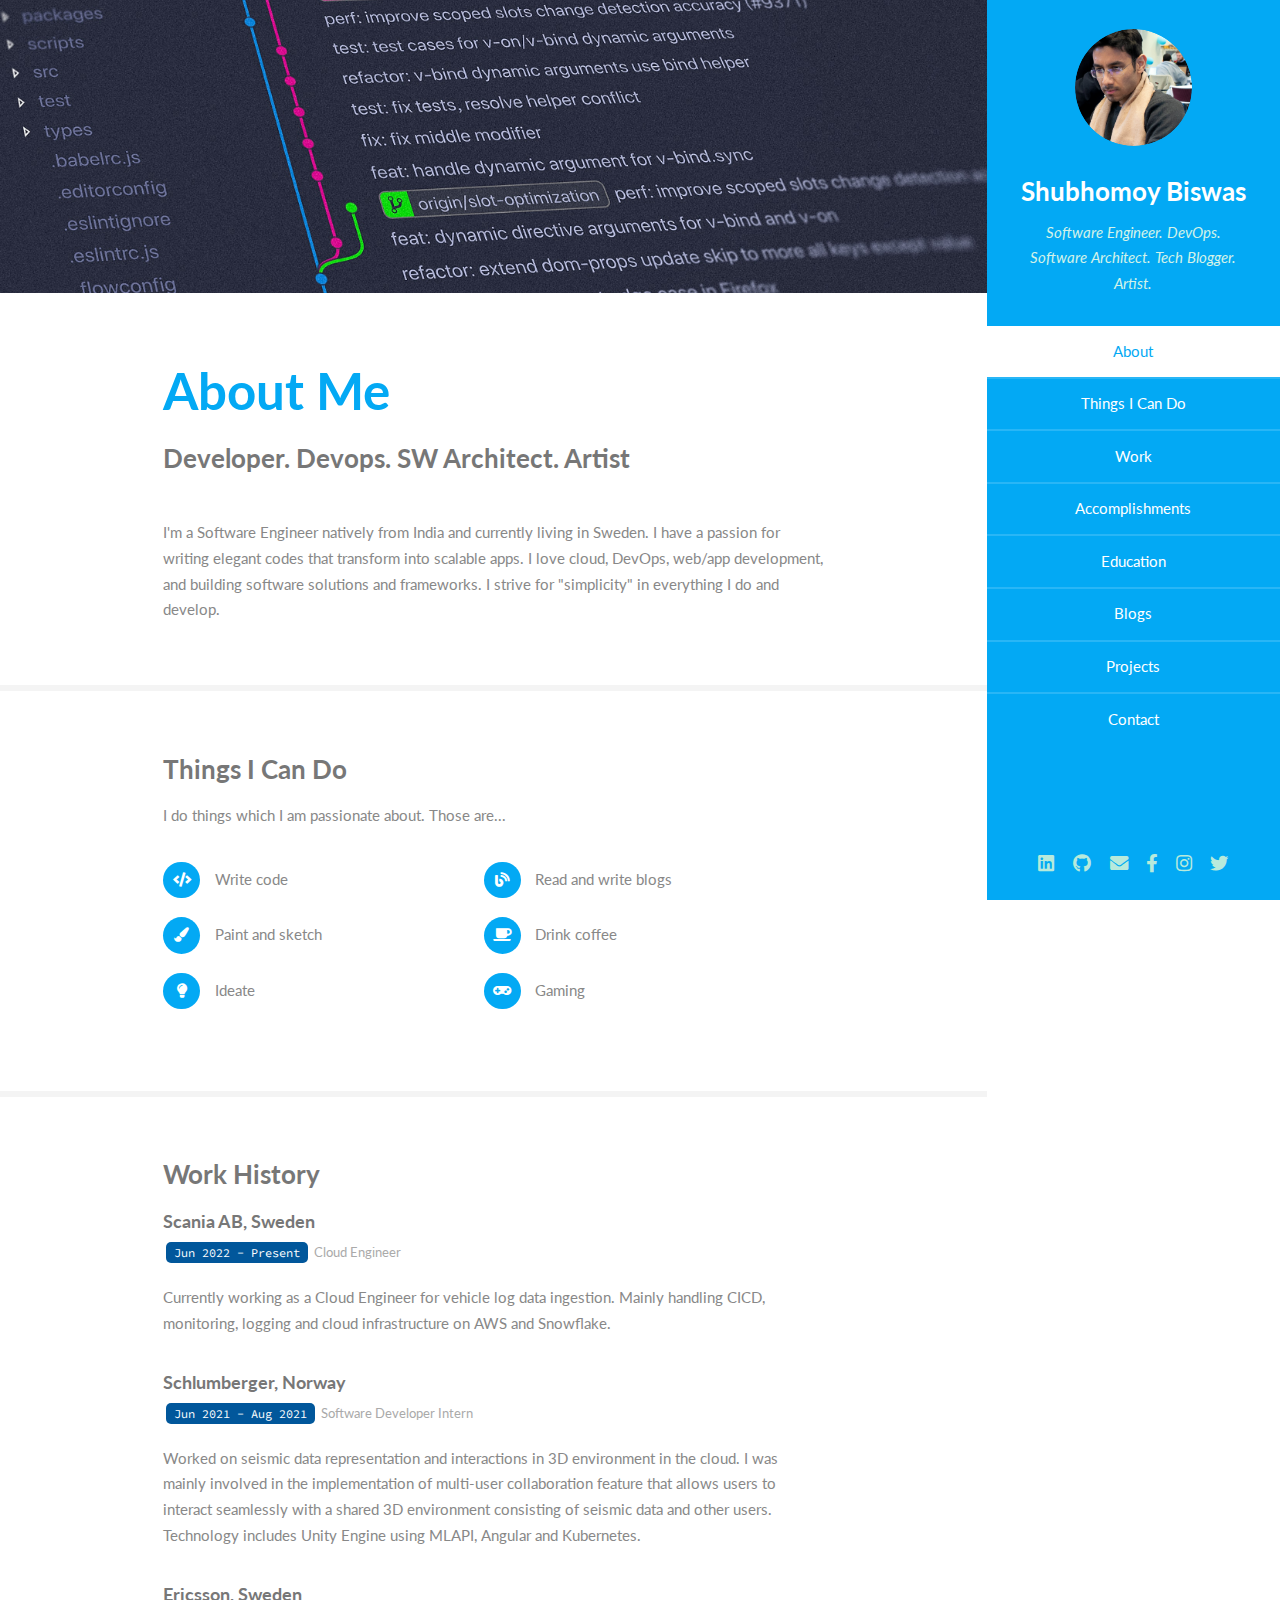
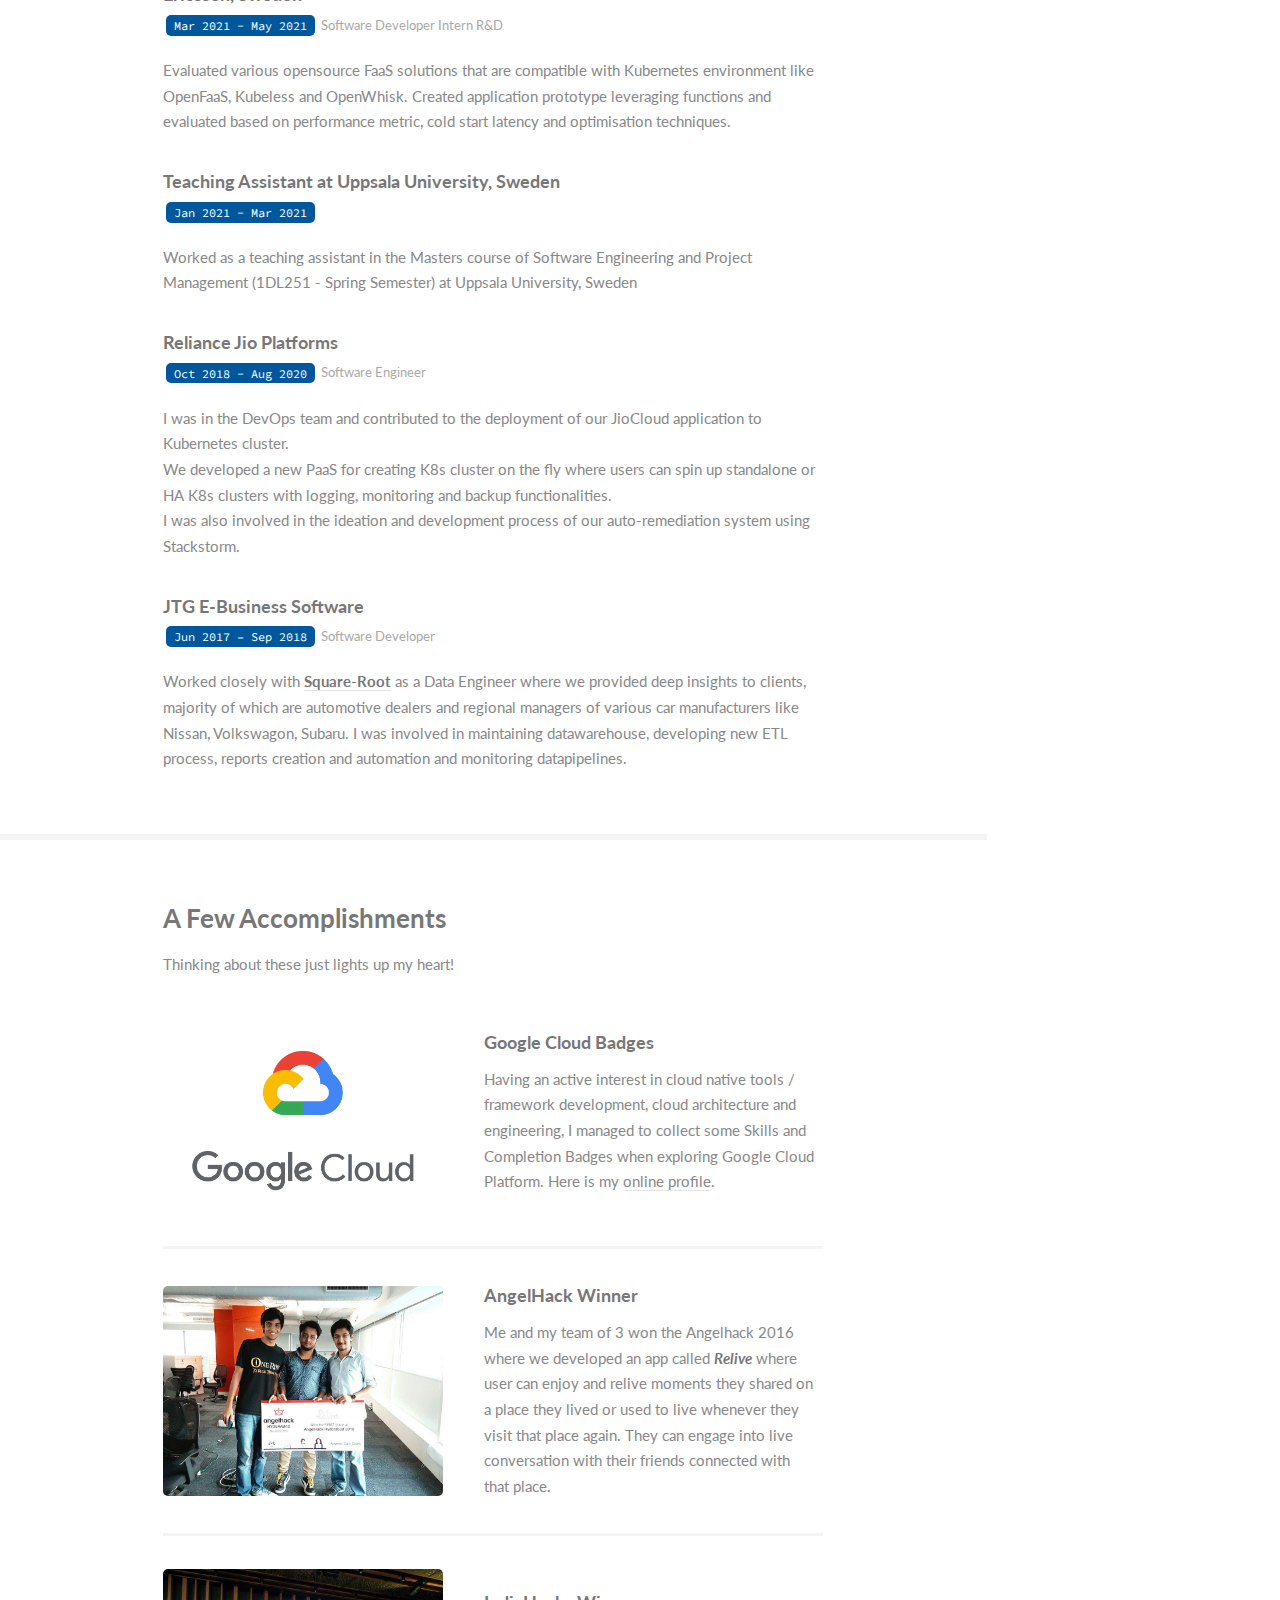
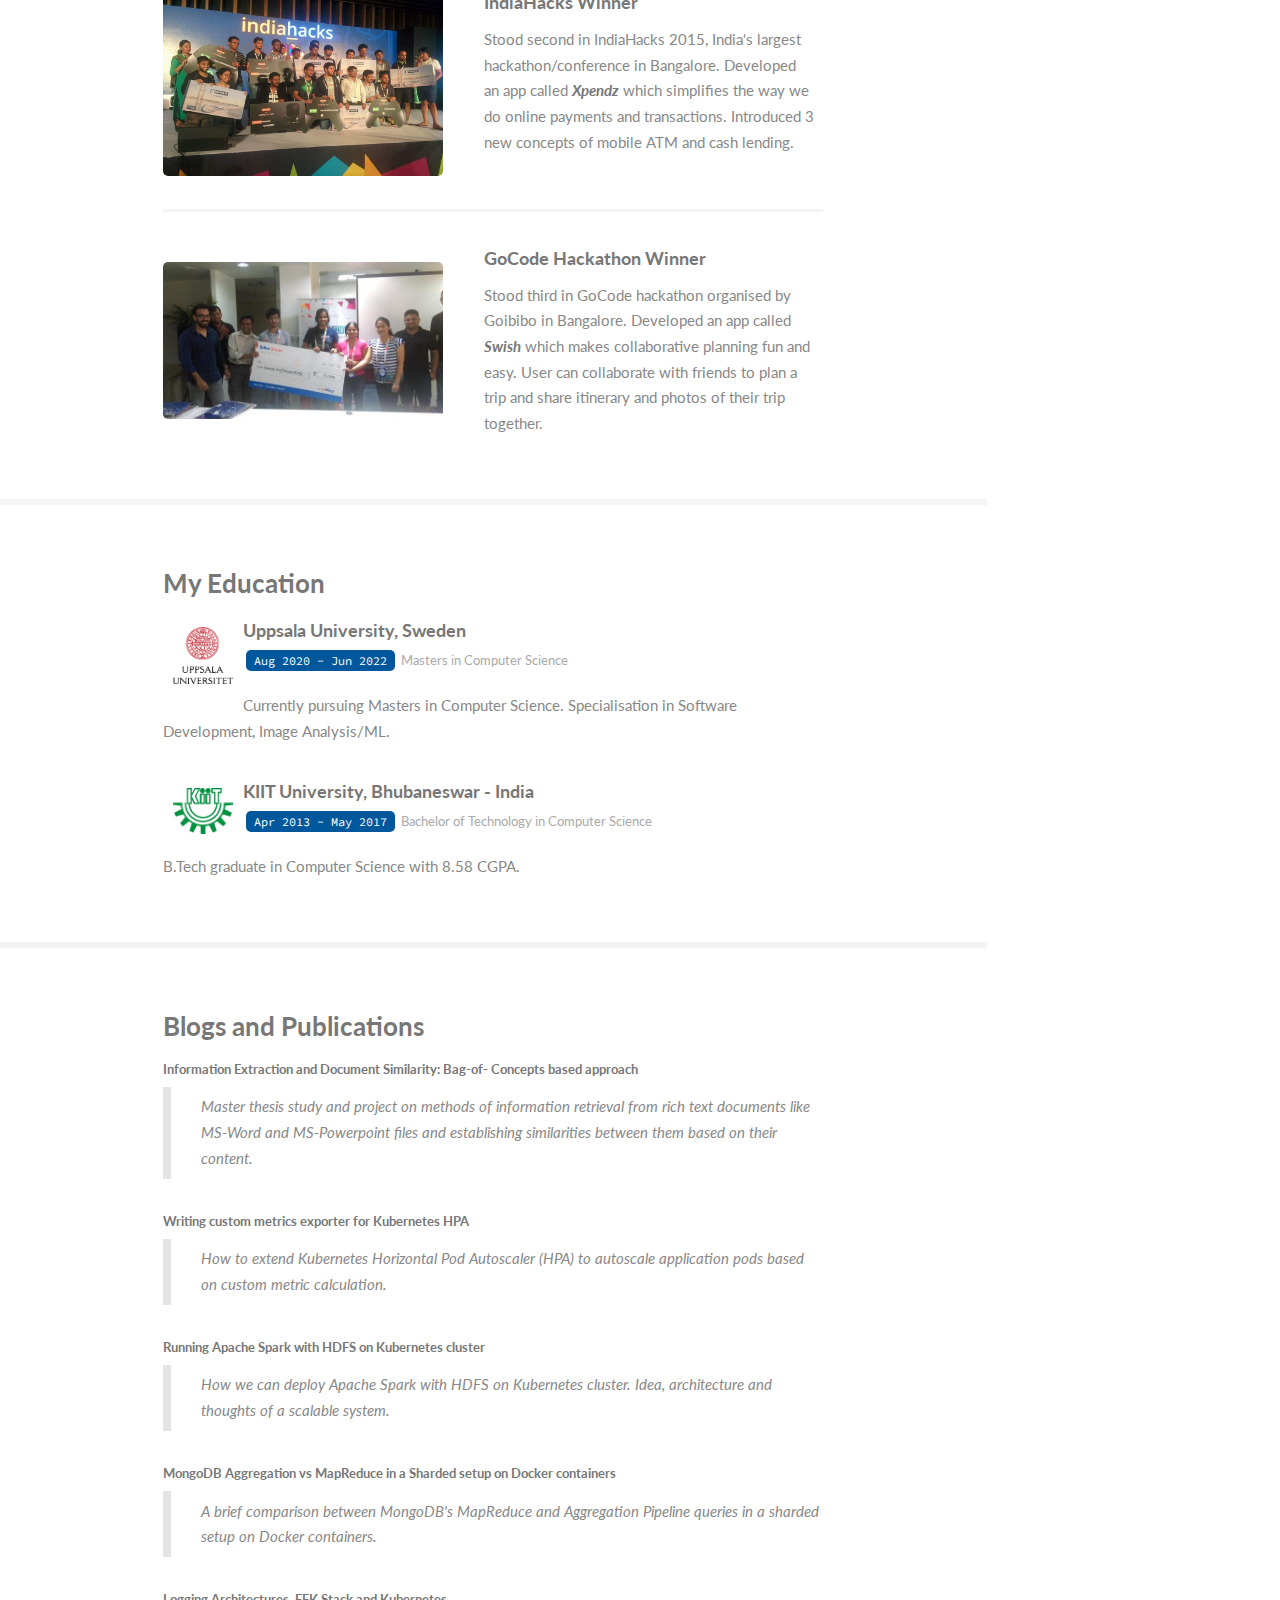
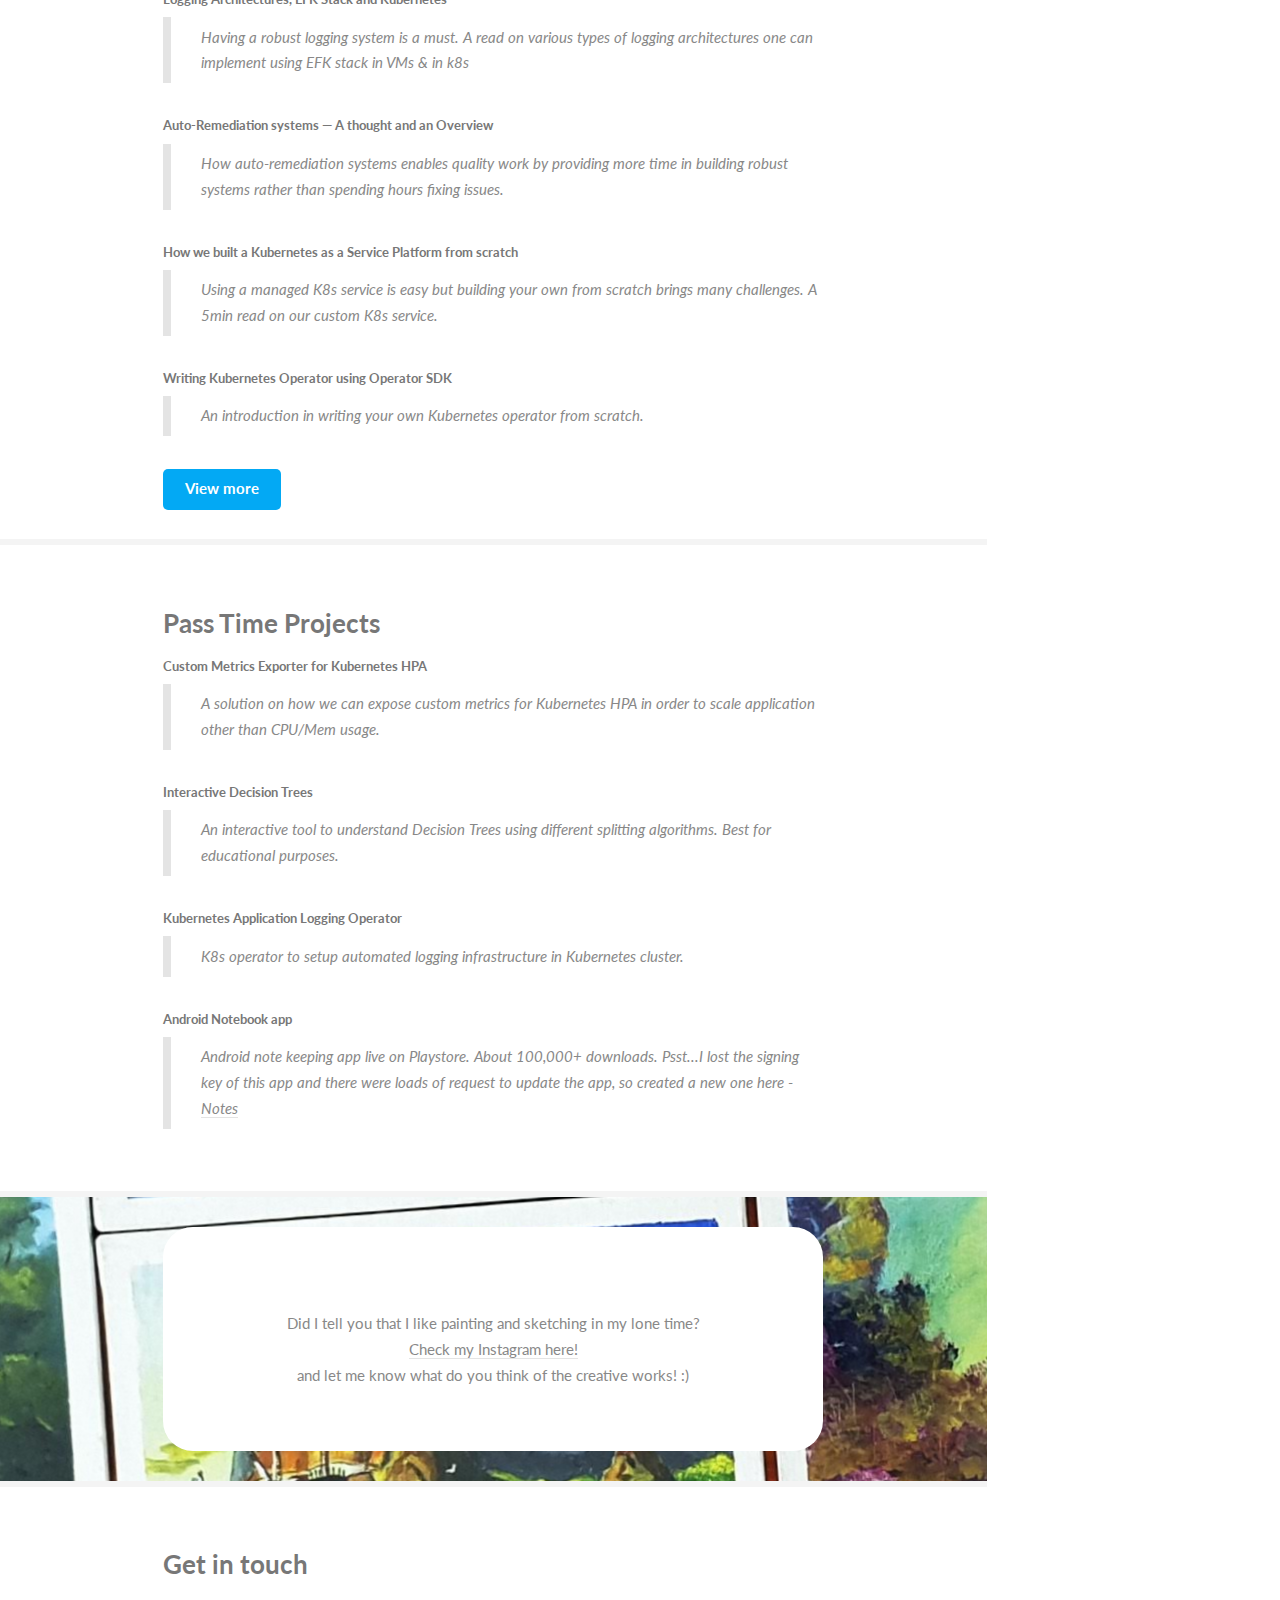
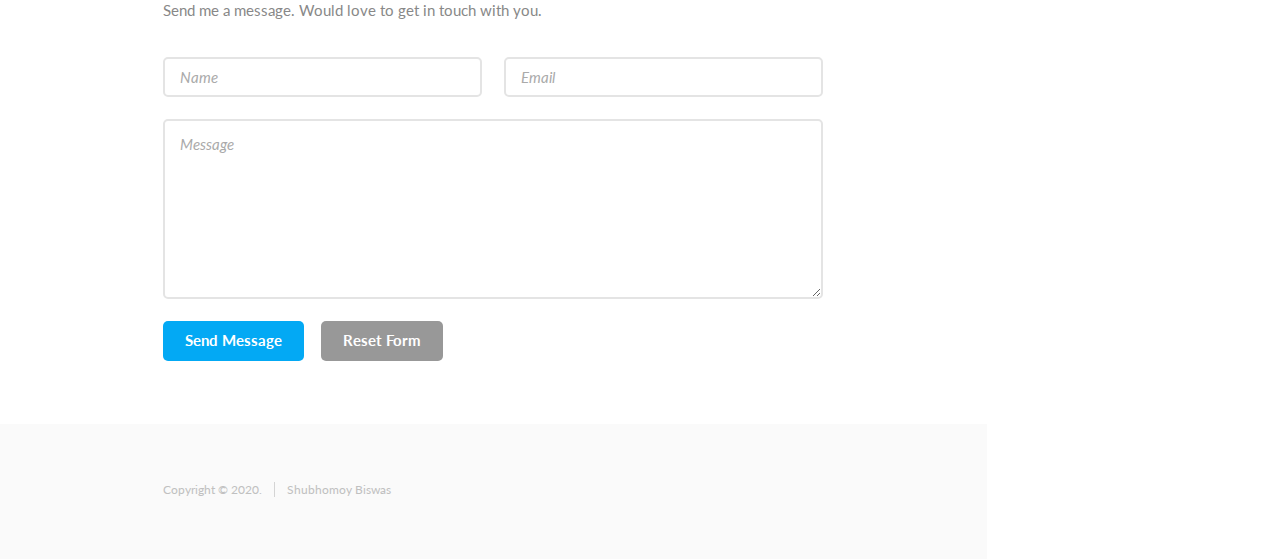
==== commit c032a51b: "Updated work history and masters" ====
--- a/index.html
+++ b/index.html
@@ -34,7 +34,7 @@
 						<li><a href="mailto:shubhomoy.biswas95@gmail.com" class="icon solid fa-envelope"><span class="label">Email</span></a></li>
 						<li><a href="https://www.facebook.com/sbiswas777" target="_blank" class="icon brands fa-facebook-f"><span class="label">Facebook</span></a></li>
 						<li><a href="https://www.instagram.com/im.on.cloud/" target="_blank" class="icon brands fa-instagram"><span class="label">Instagram</span></a></li>
-						<!-- <li><a href="https://twitter.com/ShubhomoyB" target="_blank" class="icon brands fa-twitter"><span class="label">Twitter</span></a></li> -->
+						<li><a href="https://twitter.com/ShubhomoyB" target="_blank" class="icon brands fa-twitter"><span class="label">Twitter</span></a></li>
 					</ul>
 				</footer>
 			</section>
@@ -80,6 +80,15 @@
 						<div class="container">
 							<h3>Work History</h3>
 							<header>
+								<h4>Scania AB, Sweden</h4>
+								<p><code>Jun 2022 - Present</code> Cloud Engineer</p>
+							</header>
+							<p>
+								Currently working as a Cloud Engineer for vehicle log data ingestion. Mainly handling CICD, monitoring, logging and cloud infrastructure on AWS and Snowflake.
+							</p>
+
+
+							<header>
 								<h4>Schlumberger, Norway</h4>
 								<p><code>Jun 2021 - Aug 2021</code> Software Developer Intern</p>
 							</header>
@@ -173,7 +182,7 @@
 							<img src="images/uppsala.png" width="80" style="float: left; padding: 10px;"/>
 							<header>
 								<h4>Uppsala University, Sweden</h4>
-								<p><code>Aug 2020 - Present</code> Masters in Computer Science</p>
+								<p><code>Aug 2020 - Jun 2022</code> Masters in Computer Science</p>
 							</header>
 							<p>
 								Currently pursuing Masters in Computer Science. Specialisation in Software Development, Image Analysis/ML.
@@ -194,7 +203,10 @@
 					<!-- Six -->
 					<section id="six">
 						<div class="container">
-							<h3>Blogs</h3>
+							<h3>Blogs and Publications</h3>
+							<h5><a href="https://www.diva-portal.org/smash/record.jsf?pid=diva2:1680931" target="_blank">Information Extraction and Document Similarity: Bag-of- Concepts based approach</a></h5>
+							<blockquote>Master thesis study and project on methods of information retrieval from rich text documents like MS-Word and MS-Powerpoint files and establishing similarities between them based on their content.</blockquote>
+
 							<h5><a href="https://faun.pub/writing-custom-metrics-exporter-for-kubernetes-hpa-8a2601a53386" target="_blank">Writing custom metrics exporter for Kubernetes HPA</a></h5>
 							<blockquote>How to extend Kubernetes Horizontal Pod Autoscaler (HPA) to autoscale application pods based on custom metric calculation.</blockquote>
 							
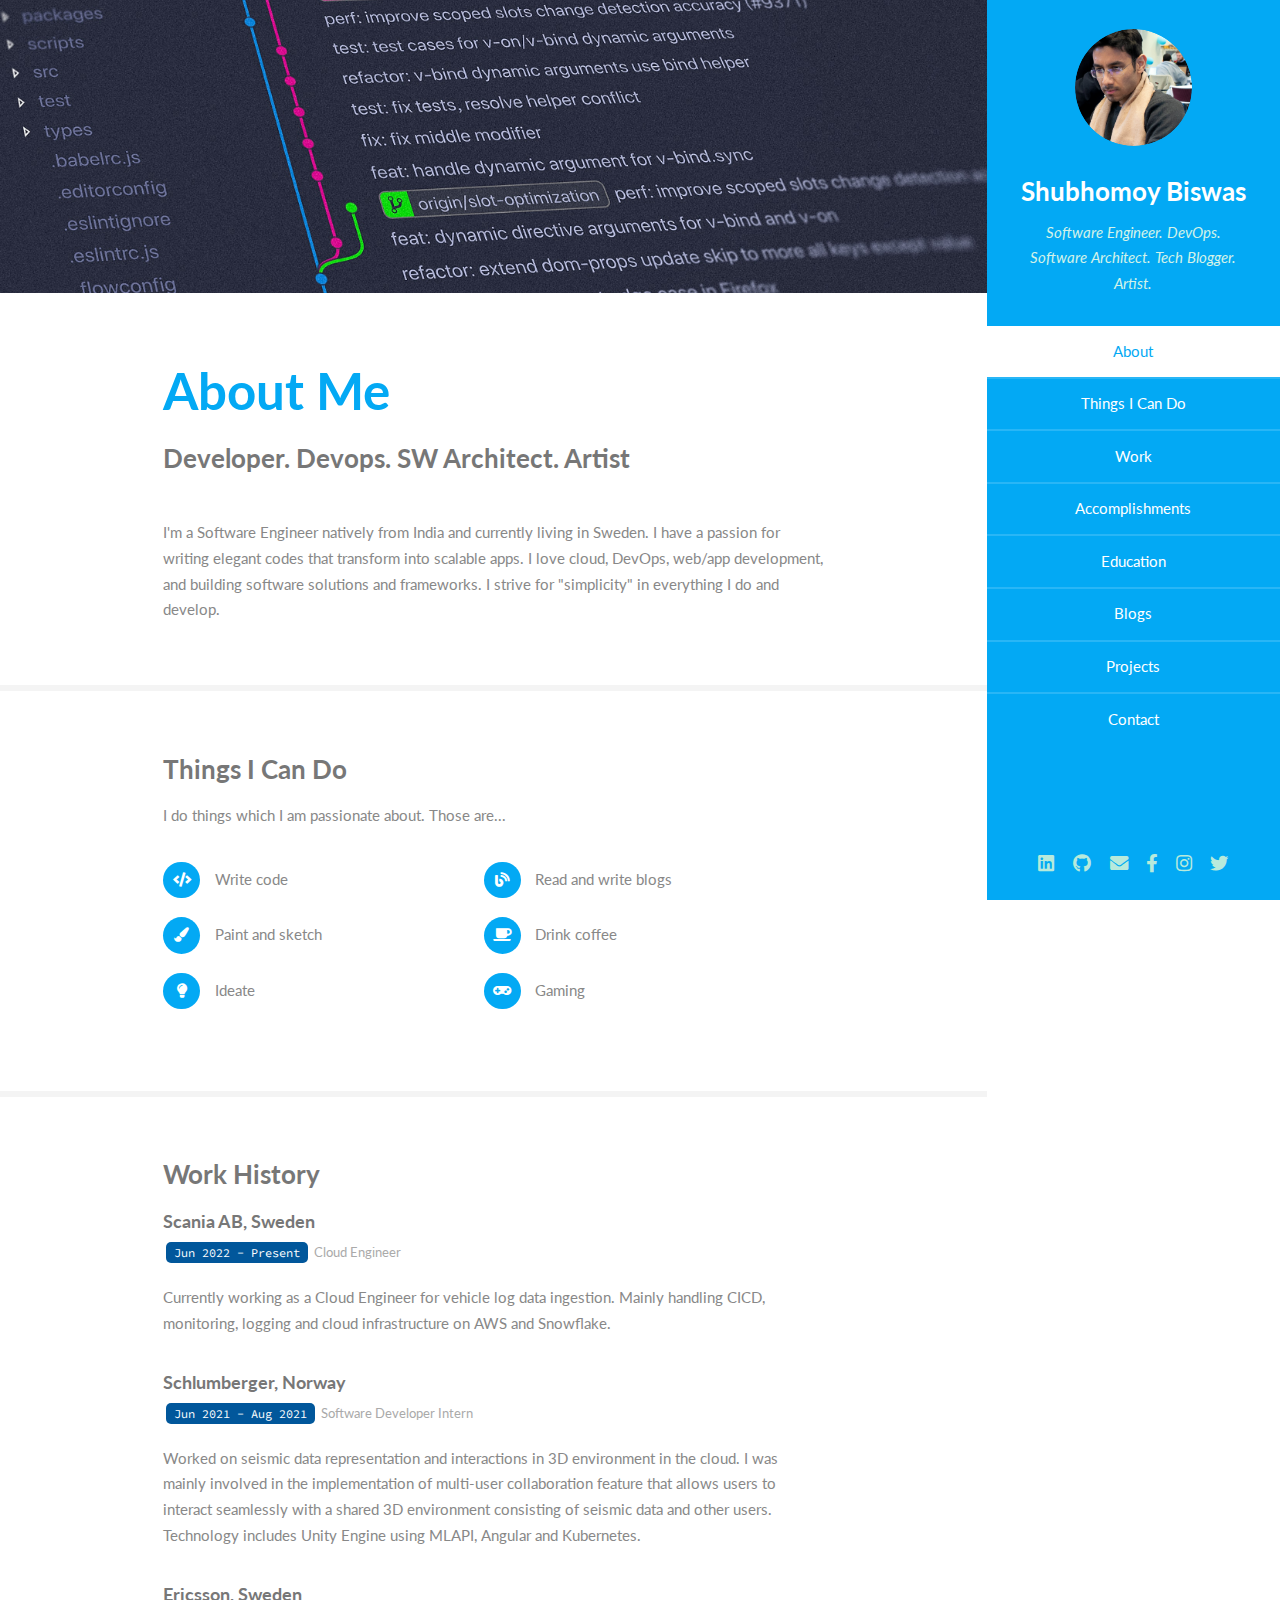
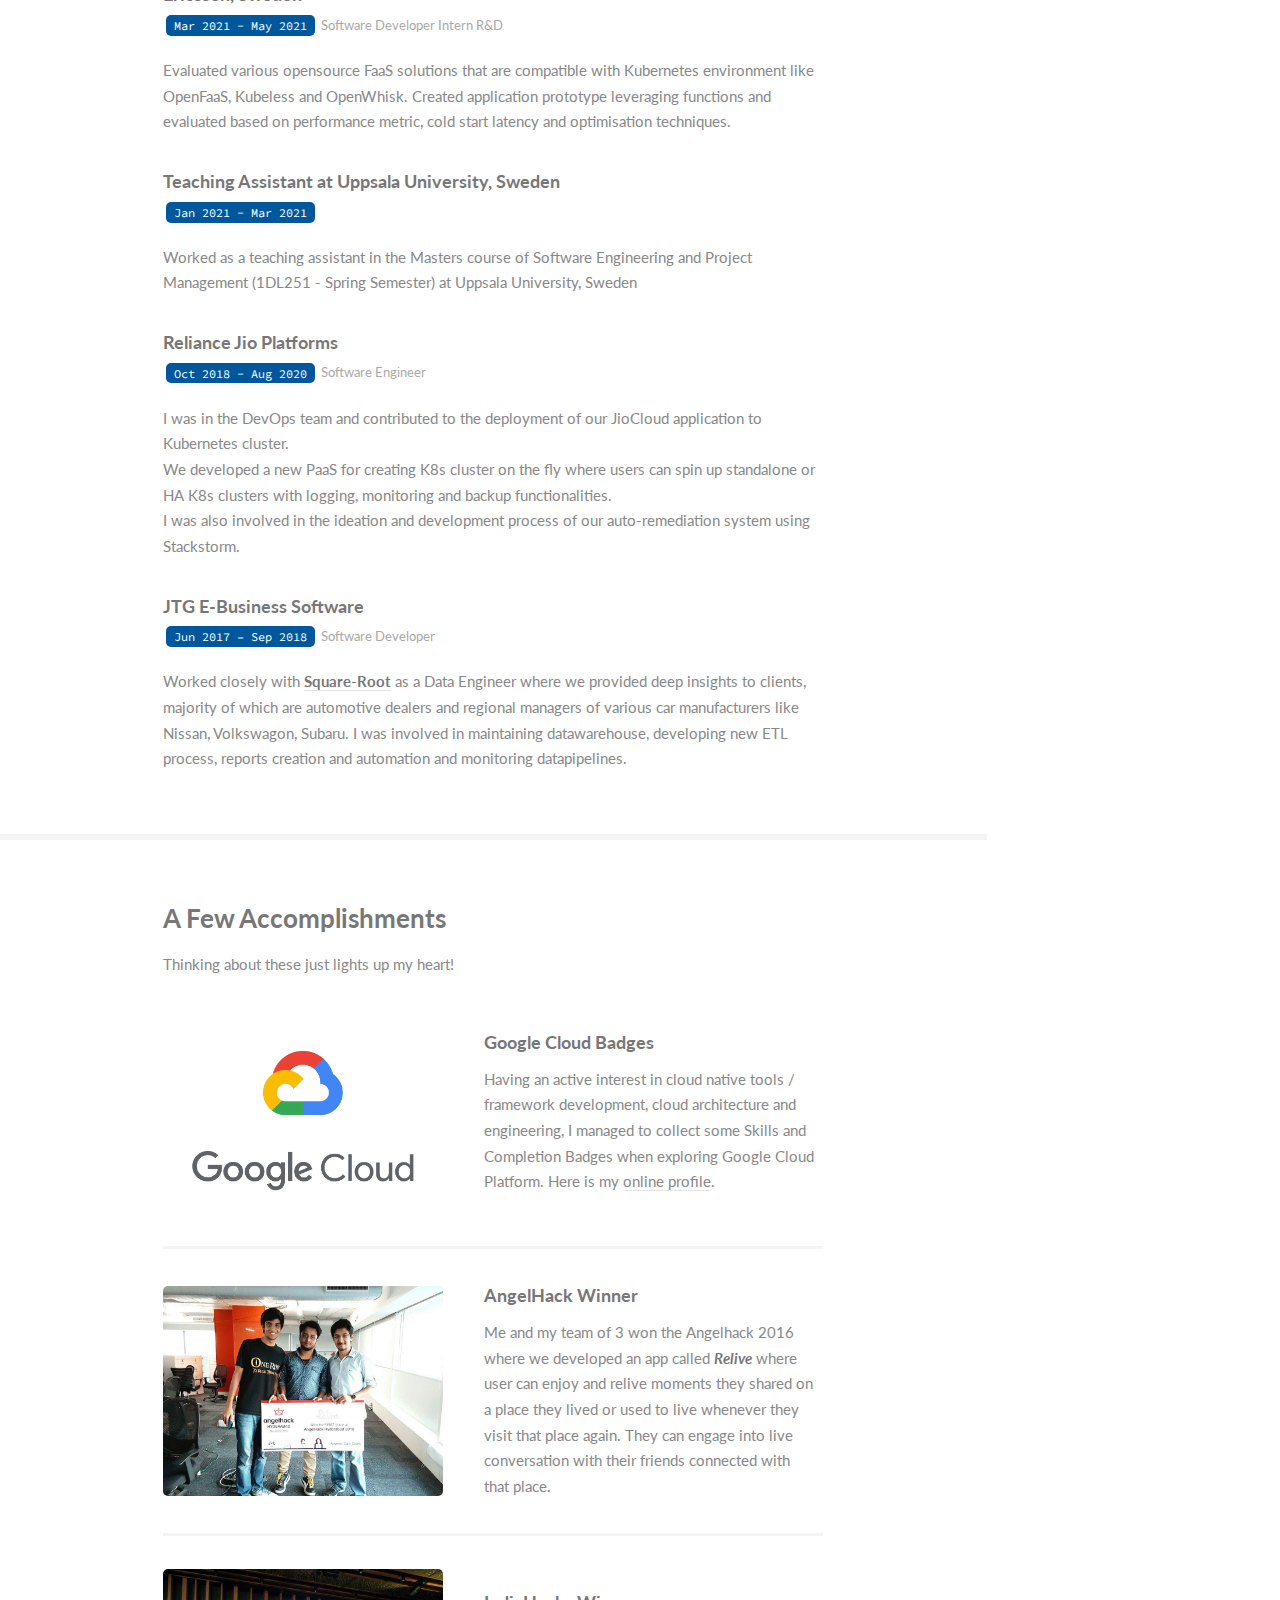
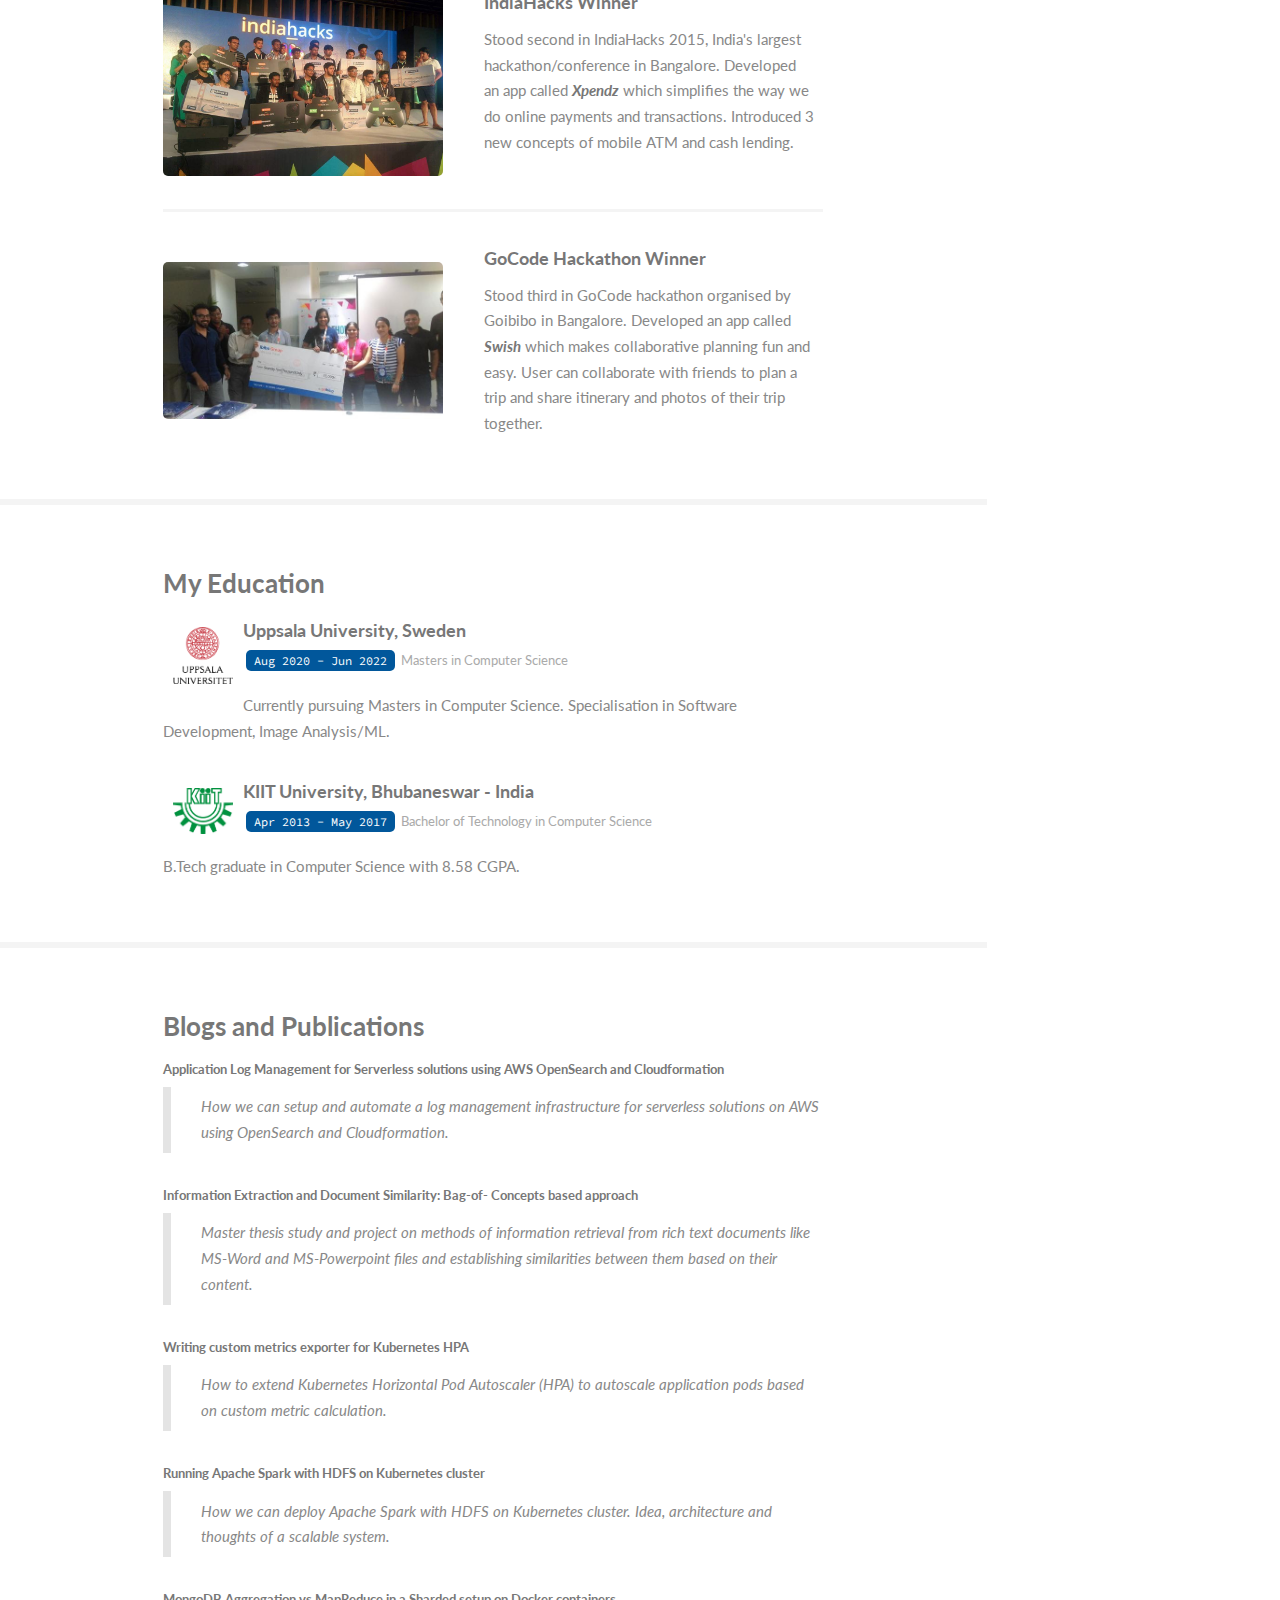
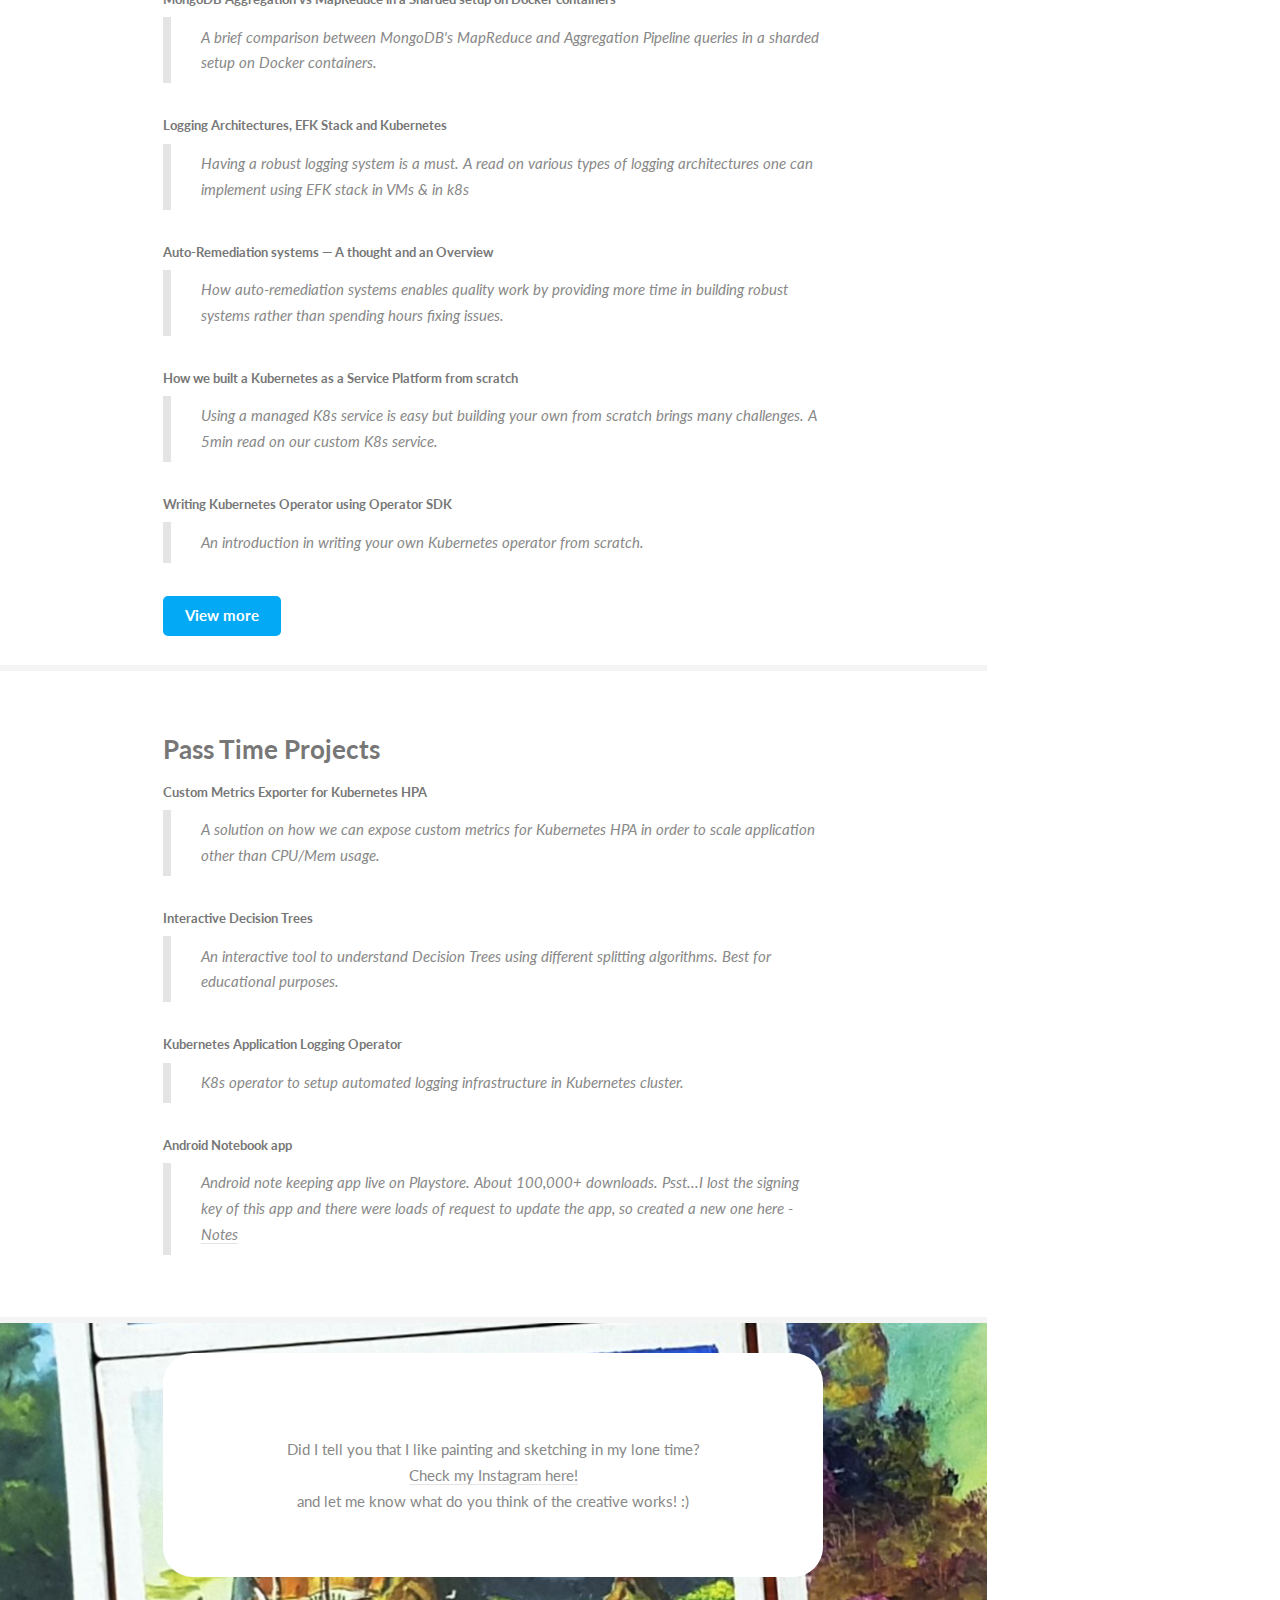
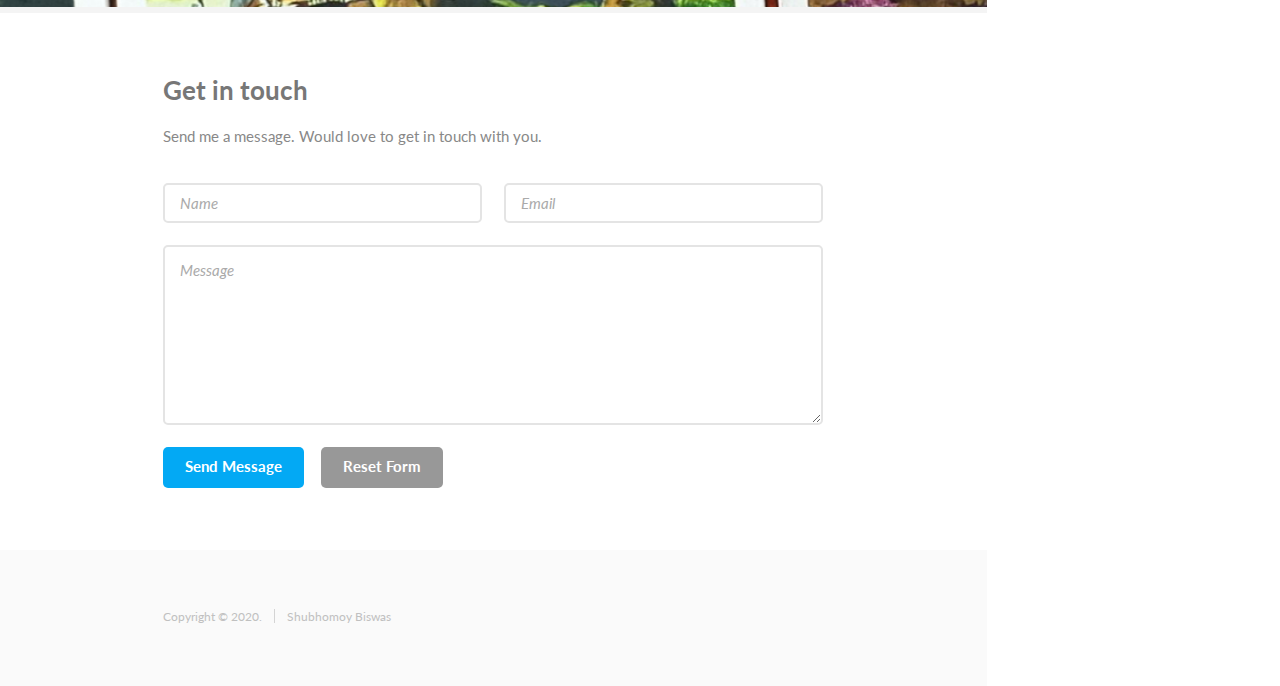
==== commit 4979c82d: "Update index.html" ====
--- a/index.html
+++ b/index.html
@@ -204,6 +204,9 @@
 					<section id="six">
 						<div class="container">
 							<h3>Blogs and Publications</h3>
+							<h5><a href="https://faun.pub/application-log-management-for-serverless-solutions-using-aws-opensearch-and-cloudformation-b75ffd43bcbb" target="_blank">Application Log Management for Serverless solutions using AWS OpenSearch and Cloudformation</a></h5>
+							<blockquote>How we can setup and automate a log management infrastructure for serverless solutions on AWS using OpenSearch and Cloudformation.</blockquote>
+							
 							<h5><a href="https://www.diva-portal.org/smash/record.jsf?pid=diva2:1680931" target="_blank">Information Extraction and Document Similarity: Bag-of- Concepts based approach</a></h5>
 							<blockquote>Master thesis study and project on methods of information retrieval from rich text documents like MS-Word and MS-Powerpoint files and establishing similarities between them based on their content.</blockquote>
 
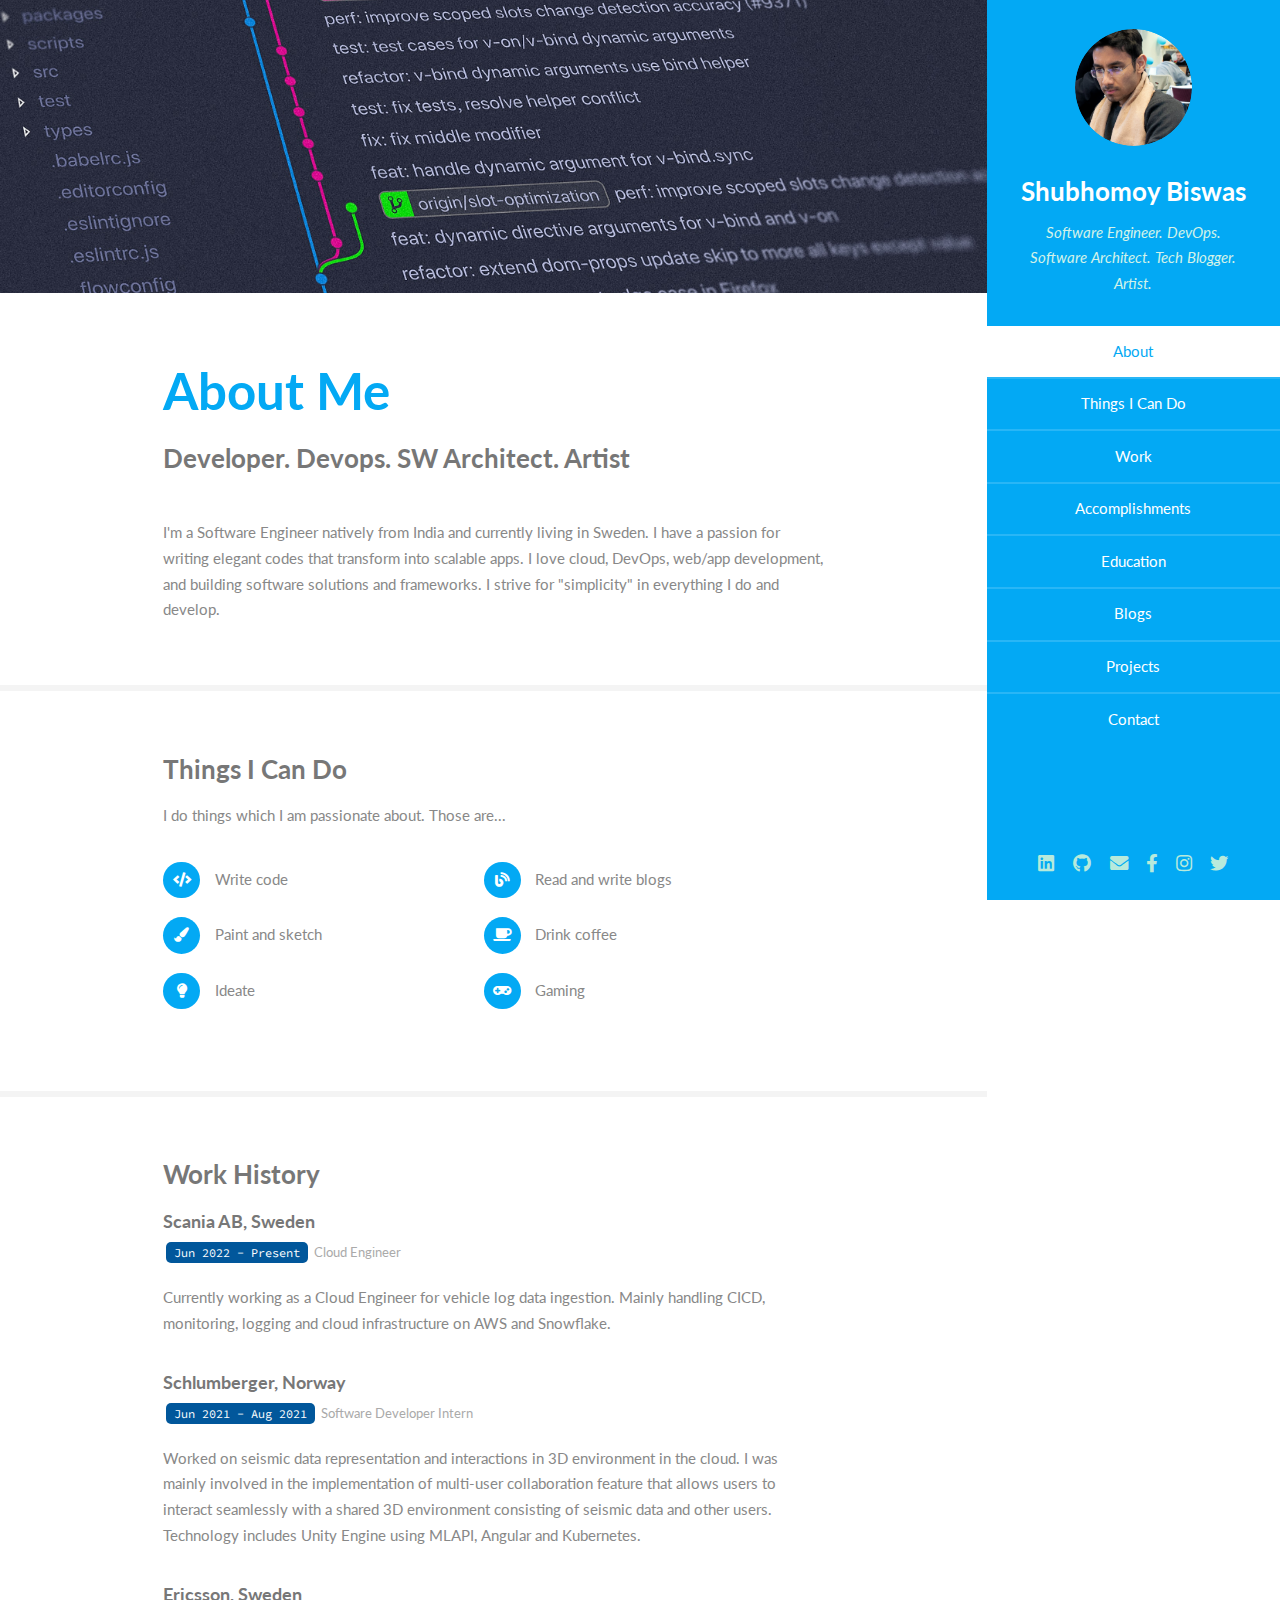
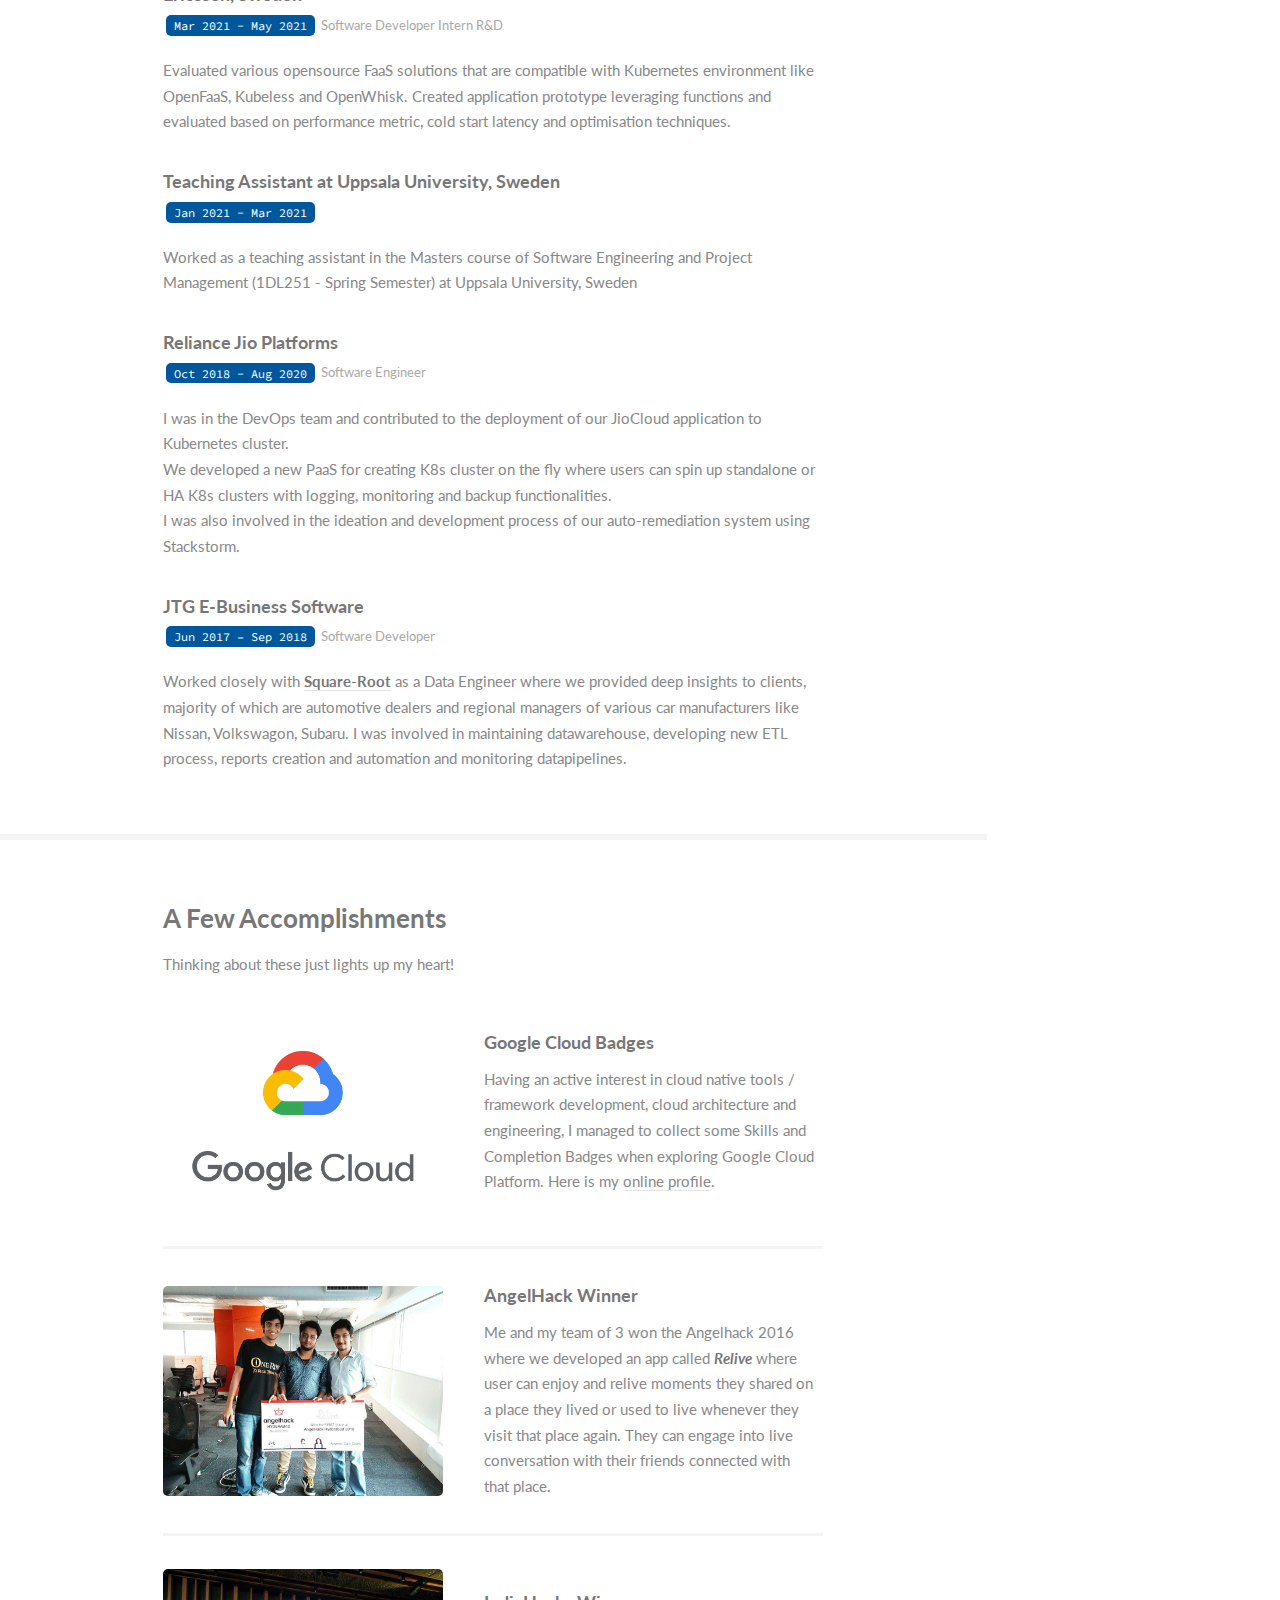
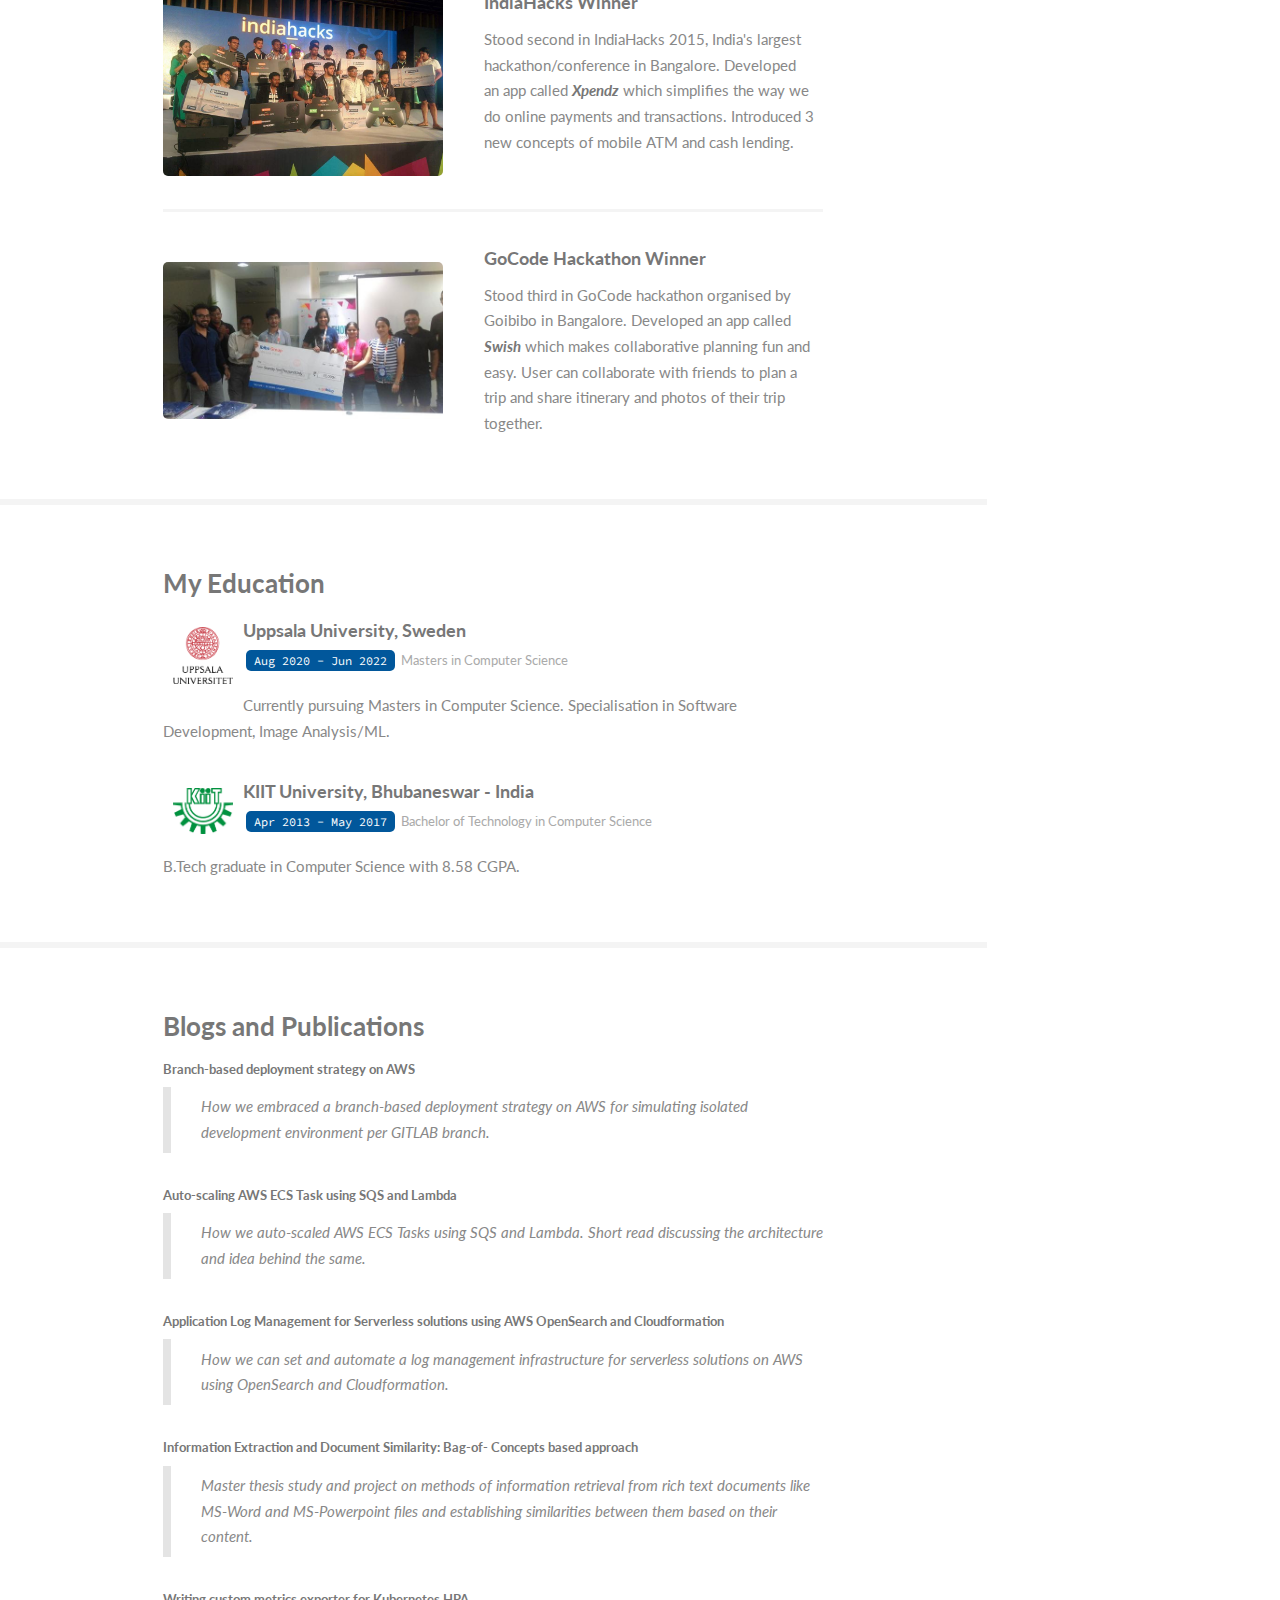
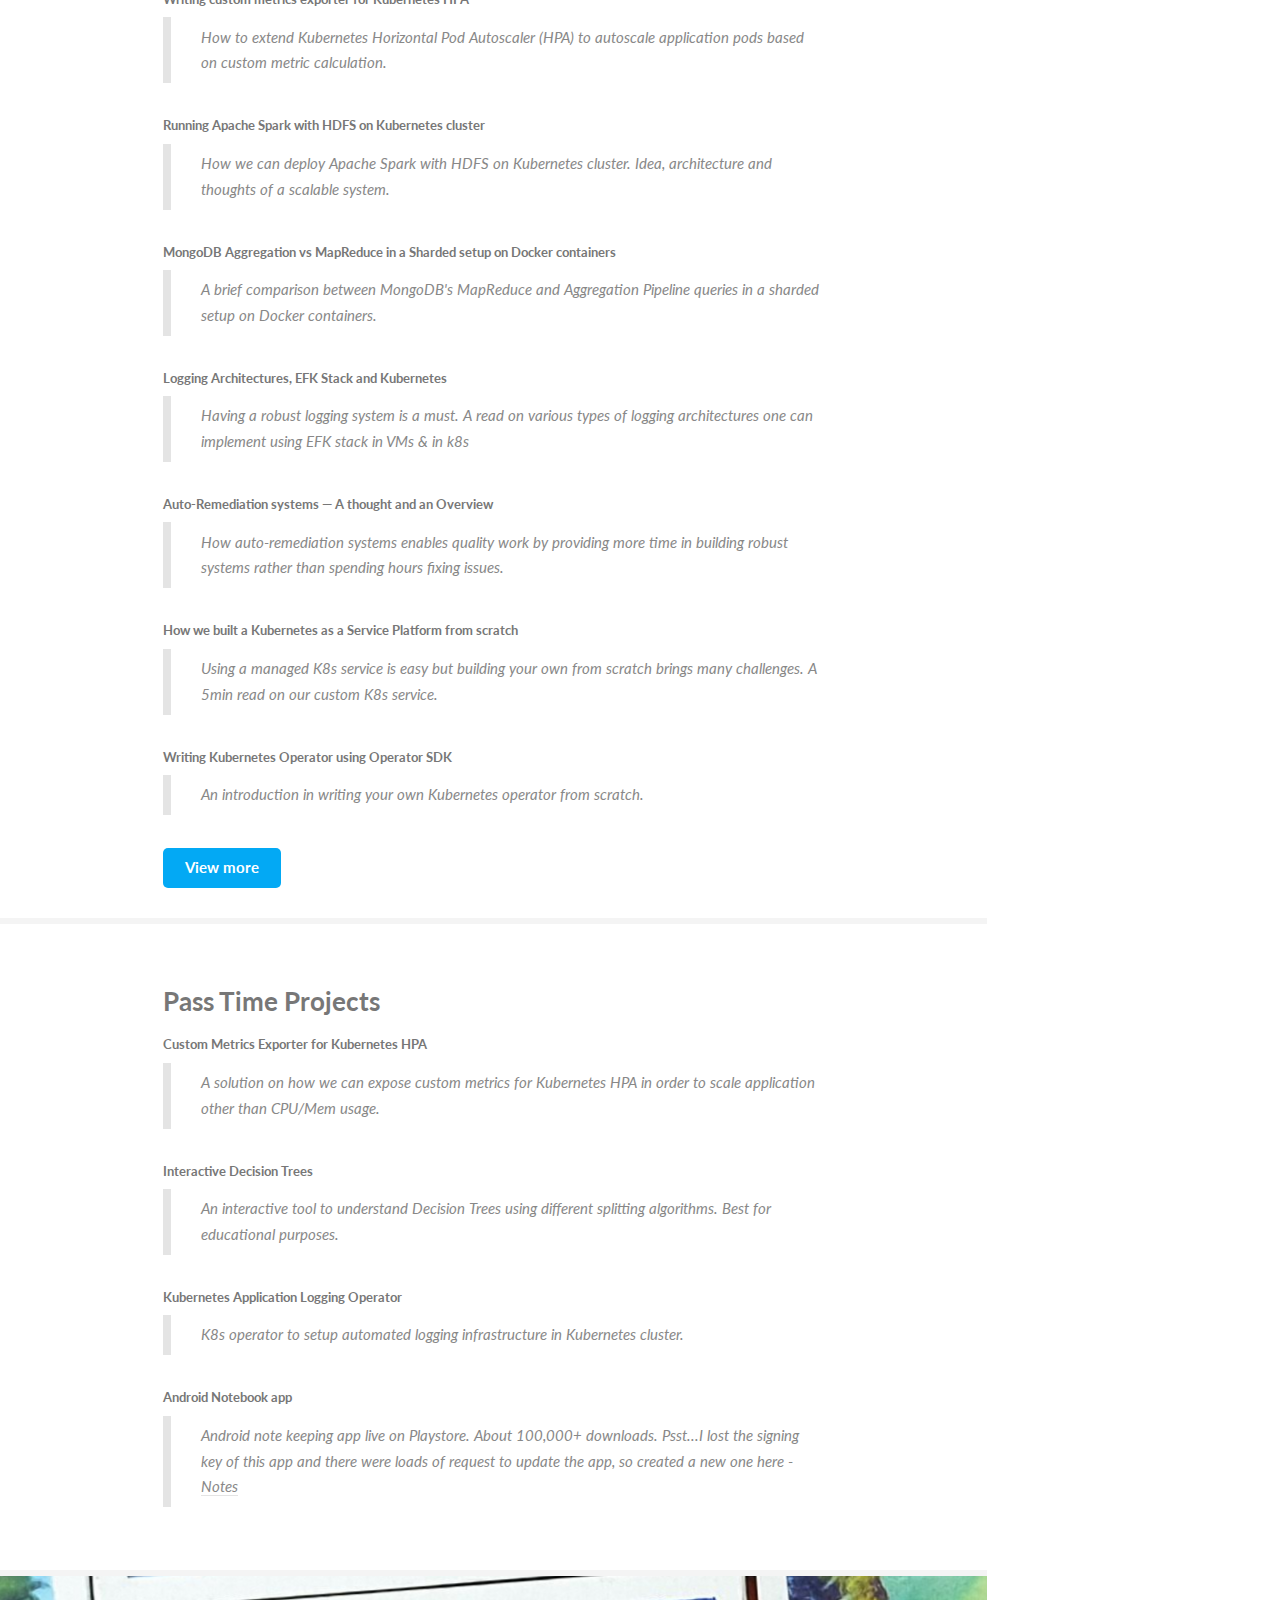
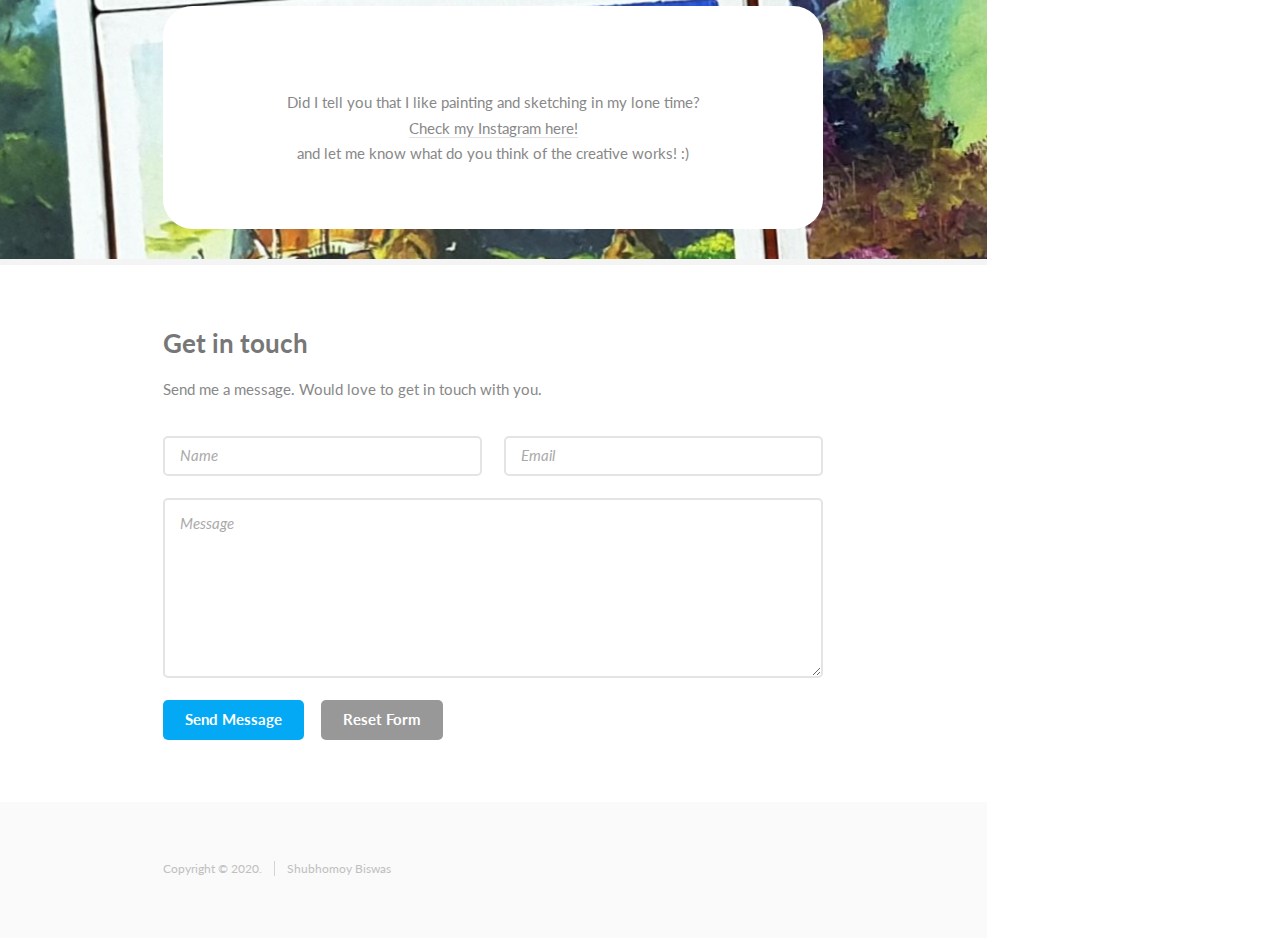
==== commit da2723e4: "Update index.html" ====
--- a/index.html
+++ b/index.html
@@ -204,8 +204,14 @@
 					<section id="six">
 						<div class="container">
 							<h3>Blogs and Publications</h3>
+							<h5><a href="https://faun.pub/dynamic-stacks-a-branch-based-deployment-strategy-on-aws-8a957ee1b449" target="_blank">Branch-based deployment strategy on AWS</a></h5>
+							<blockquote>How we embraced a branch-based deployment strategy on AWS for simulating isolated development environment per GITLAB branch.</blockquote>
+							
+							<h5><a href="https://shubhomoybiswas.medium.com/auto-scaling-aws-ecs-fargate-task-using-sqs-and-lambda-d13be4b6ce28" target="_blank">Auto-scaling AWS ECS Task using SQS and Lambda</a></h5>
+							<blockquote>How we auto-scaled AWS ECS Tasks using SQS and Lambda. Short read discussing the architecture and idea behind the same.</blockquote>
+							
 							<h5><a href="https://faun.pub/application-log-management-for-serverless-solutions-using-aws-opensearch-and-cloudformation-b75ffd43bcbb" target="_blank">Application Log Management for Serverless solutions using AWS OpenSearch and Cloudformation</a></h5>
-							<blockquote>How we can setup and automate a log management infrastructure for serverless solutions on AWS using OpenSearch and Cloudformation.</blockquote>
+							<blockquote>How we can set and automate a log management infrastructure for serverless solutions on AWS using OpenSearch and Cloudformation.</blockquote>
 							
 							<h5><a href="https://www.diva-portal.org/smash/record.jsf?pid=diva2:1680931" target="_blank">Information Extraction and Document Similarity: Bag-of- Concepts based approach</a></h5>
 							<blockquote>Master thesis study and project on methods of information retrieval from rich text documents like MS-Word and MS-Powerpoint files and establishing similarities between them based on their content.</blockquote>
